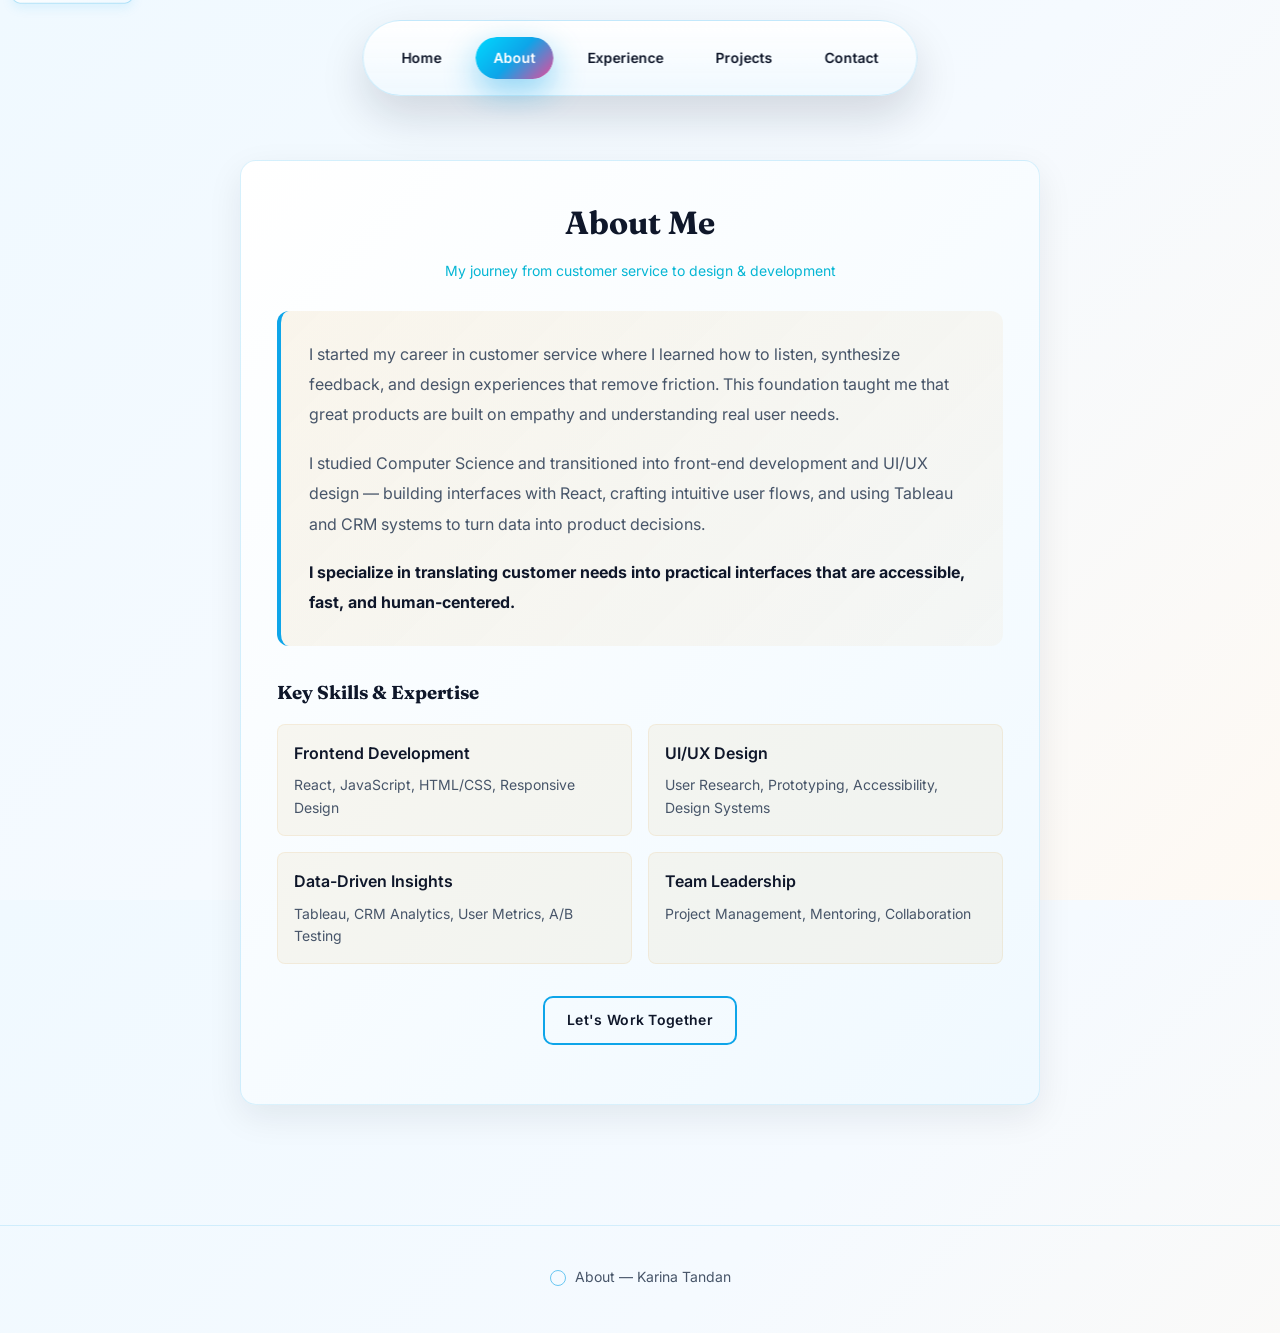
==== about.html @ acb81d3b "Initial portfolio website" ====
<!doctype html>
<html lang="en">
<head>
  <meta charset="utf-8" />
  <meta name="viewport" content="width=device-width,initial-scale=1" />
  <title>About — Karina Tandan</title>
  <link href="https://fonts.googleapis.com/css2?family=Fraunces:opsz,wght@9..144,600;9..144,700&family=Inter:wght@300;400;600&display=swap" rel="stylesheet">
  <link rel="stylesheet" href="styles/main.css">
</head>
<body class="page-about">
  <a href="#main" class="skip-link">Skip to content</a>
  <header class="site-header">
    <nav class="capsule-nav" aria-label="Primary">
      <div class="nav-inner">
        <a href="index.html" class="nav-link" title="Home">Home</a>
        <a href="about.html" class="nav-link active" aria-current="page" title="About">About</a>
        <a href="experience.html" class="nav-link" title="Experience">Experience</a>
        <a href="projects.html" class="nav-link" title="Projects">Projects</a>
        <a href="contact.html" class="nav-link" title="Contact">Contact</a>
      </div>
    </nav>
  </header>

  <main id="main" class="container">
    <section class="about-section" style="display:flex;justify-content:center;padding-top:40px">
      <div class="card" data-animate="entry-scale" style="max-width:800px">
        <h2 style="text-align:center;margin-bottom:12px;font-size:32px">About Me</h2>
        <p style="max-width:100%;margin:0 auto 24px;text-align:center;color:var(--color-secondary);font-size:14px">My journey from customer service to design & development</p>
        
        <div style="background:linear-gradient(135deg,rgba(217,164,65,0.1),rgba(217,164,65,0.05));padding:28px;border-radius:12px;margin:28px 0;border-left:4px solid var(--color-accent)">
          <p style="max-width:100%;margin:0 auto 18px;text-align:left;color:var(--color-text-body);line-height:1.9">I started my career in customer service where I learned how to listen, synthesize feedback, and design experiences that remove friction. This foundation taught me that great products are built on empathy and understanding real user needs.</p>
          
          <p style="max-width:100%;margin:0 auto 18px;text-align:left;color:var(--color-text-body);line-height:1.9">I studied Computer Science and transitioned into front-end development and UI/UX design — building interfaces with React, crafting intuitive user flows, and using Tableau and CRM systems to turn data into product decisions.</p>
          
          <p style="max-width:100%;margin:0;text-align:left;color:var(--color-text-body);line-height:1.9"><strong style="color:var(--color-text-heading)">I specialize in translating customer needs into practical interfaces that are accessible, fast, and human-centered.</strong></p>
        </div>

        <h3 style="margin-top:32px;margin-bottom:16px;color:var(--color-text-heading)">Key Skills & Expertise</h3>
        <div style="display:grid;grid-template-columns:1fr 1fr;gap:16px;margin-bottom:24px">
          <div style="padding:16px;background:rgba(217,164,65,0.08);border-radius:8px;border:1px solid rgba(217,164,65,0.12)">
            <p style="font-weight:600;color:var(--color-text-heading);margin:0 0 8px">Frontend Development</p>
            <p style="font-size:14px;margin:0;color:var(--color-text-body)">React, JavaScript, HTML/CSS, Responsive Design</p>
          </div>
          <div style="padding:16px;background:rgba(217,164,65,0.08);border-radius:8px;border:1px solid rgba(217,164,65,0.12)">
            <p style="font-weight:600;color:var(--color-text-heading);margin:0 0 8px">UI/UX Design</p>
            <p style="font-size:14px;margin:0;color:var(--color-text-body)">User Research, Prototyping, Accessibility, Design Systems</p>
          </div>
          <div style="padding:16px;background:rgba(217,164,65,0.08);border-radius:8px;border:1px solid rgba(217,164,65,0.12)">
            <p style="font-weight:600;color:var(--color-text-heading);margin:0 0 8px">Data-Driven Insights</p>
            <p style="font-size:14px;margin:0;color:var(--color-text-body)">Tableau, CRM Analytics, User Metrics, A/B Testing</p>
          </div>
          <div style="padding:16px;background:rgba(217,164,65,0.08);border-radius:8px;border:1px solid rgba(217,164,65,0.12)">
            <p style="font-weight:600;color:var(--color-text-heading);margin:0 0 8px">Team Leadership</p>
            <p style="font-size:14px;margin:0;color:var(--color-text-body)">Project Management, Mentoring, Collaboration</p>
          </div>
        </div>

        <p style="text-align:center;margin-top:32px"><a class="btn" href="contact.html">Let's Work Together</a></p>
      </div>
    </section>
  </main>

  <footer class="site-footer">
    <div class="footer-inner">
      <svg class="glyph" width="18" height="18" viewBox="0 0 24 24" aria-hidden><circle cx="12" cy="12" r="10" fill="none" stroke="currentColor" stroke-width="1"/></svg>
      <span>About — Karina Tandan</span>
    </div>
  </footer>

  <script src="scripts/main.js"></script>
</body>
</html>
---- styles/main.css ----
:root{
  --color-bg: linear-gradient(135deg, #F0F9FF 0%, #F5FAFF 50%, #FEF9F3 100%);
  --color-accent: #0EA5E9;
  --color-secondary: #06B6D4;
  --color-accent-2: #EC4899;
  --color-accent-3: #F59E0B;
  --color-text-heading: #0F172A;
  --color-text-body: #475569;
  --radius-pill: 36px;
  --color-accent-light: #38BDF8;
  --color-accent-dark: #0284C7;
}

*{box-sizing:border-box}
html,body{height:100%}
body{
  margin:0;
  font-family: Inter, system-ui, -apple-system, "Segoe UI", Roboto, "Helvetica Neue", Arial;
  background:linear-gradient(135deg, #F0F9FF 0%, #F5FAFF 50%, #FEF9F3 100%);
  color: var(--color-text-body);
  -webkit-font-smoothing:antialiased;
  -moz-osx-font-smoothing:grayscale;
  line-height:1.6;
  font-size:16px;
  min-height:100vh;
}

/* Typography */
h1,h2,h3{font-family:Fraunces, Georgia, serif;color:var(--color-text-heading);margin:0}
h1{font-size:clamp(28px,5vw,56px);letter-spacing:0.6px}
h2{font-size:20px}
p{margin:0 0 1rem}

.container{max-width:1100px;margin:120px auto;padding:0 20px}

/* Capsule Nav */
.capsule-nav{position:fixed;left:50%;transform:translateX(-50%);top:20px;background:linear-gradient(180deg,rgba(255,255,255,0.98),rgba(240,249,255,0.96));padding:12px 16px;border-radius:50px;box-shadow:0 20px 45px rgba(15,23,42,0.15),inset 0 1px 0 rgba(255,255,255,0.9);z-index:60;backdrop-filter:blur(12px);border:1px solid rgba(14,165,233,0.2)}
.nav-inner{display:flex;gap:16px;align-items:center;padding:4px}
.nav-link{display:inline-flex;align-items:center;justify-content:center;padding:10px 18px;border-radius:32px;text-decoration:none;color:var(--color-text-heading);font-weight:600;font-size:14px;transition:all .3s cubic-bezier(.2,.9,.2,1);position:relative;overflow:hidden}
.nav-link::before{content:"";position:absolute;inset:0;background:linear-gradient(135deg,#00D9FF,#0EA5E9,#EC4899);opacity:0;transition:opacity .3s ease;border-radius:32px;z-index:-1}
.nav-link:hover{color:#fff;transform:translateY(-3px);box-shadow:0 12px 24px rgba(14,165,233,0.35);letter-spacing:0.3px}
.nav-link:hover::before{opacity:1}
.nav-link:focus{outline:3px solid rgba(14,165,233,0.4);outline-offset:4px}
.nav-link.active{color:#fff;box-shadow:0 12px 32px rgba(14,165,233,0.45)}
.nav-link.active::before{opacity:1}

/* Footer */
.site-footer{padding:40px 20px;text-align:center;color:var(--color-text-body);font-size:14px;border-top:1px solid rgba(14,165,233,0.15)}
.footer-inner{display:inline-flex;gap:8px;align-items:center}
.glyph{opacity:0.8;color:var(--color-accent)}

/* Hero */
.hero-grid{display:grid;grid-template-columns:1fr 420px;gap:40px;align-items:center}
.hero-left{max-width:560px}
.hero-name{font-size:48px;margin-bottom:12px}
.hero-tagline{color:var(--color-text-body);font-size:18px}

.profile-frame{position:relative;width:320px;height:420px;margin-left:auto;border-radius:16px;overflow:hidden;background:linear-gradient(135deg,rgba(14,165,233,0.08),rgba(236,72,153,0.08))}
.profile-frame::before{content:"";position:absolute;inset:8px;background:linear-gradient(135deg,rgba(14,165,233,0.1),rgba(236,72,153,0.1));border-radius:14px;transform:translate(12px,12px);z-index:0;box-shadow:0 24px 50px rgba(14,165,233,0.15)}
.profile-image{position:relative;display:block;width:100%;height:100%;object-fit:cover;z-index:1;border-radius:12px;transition:transform .6s cubic-bezier(.2,.9,.2,1),box-shadow .4s;border:2px solid rgba(14,165,233,0.15)}
.profile-frame:hover .profile-image{transform:rotate(-3deg) scale(1.03);box-shadow:0 24px 50px rgba(14,165,233,0.2)}

/* Page transitions */
body.page-exit{opacity:0.02;transition:opacity .28s ease}

/* Reveal animations */
[data-animate="entry-left"]{opacity:0;transform:translateX(-18px)}
[data-animate="entry-right"]{opacity:0;transform:translateX(18px)}
[data-animate].is-visible{opacity:1;transform:none;transition:opacity .6s ease,transform .6s cubic-bezier(.2,.9,.2,1)}

/* About card */
.card{background:linear-gradient(135deg,#fff 0%,#F0F9FF 100%);padding:36px;border-radius:16px;box-shadow:0 12px 35px rgba(15,23,42,0.08);transition:transform .3s ease,box-shadow .3s ease,background .3s ease;border:1.5px solid rgba(14,165,233,0.15)}
.card:hover{transform:translateY(-8px);box-shadow:0 24px 55px rgba(14,165,233,0.15);background:linear-gradient(135deg,#FFFFFF 0%,#E0F2FE 100%);border-color:rgba(14,165,233,0.25)}

/* Experience cards */
.exp-grid{display:grid;grid-template-columns:repeat(3,1fr);gap:22px}
.exp-card{background:linear-gradient(135deg,#fff 0%,#F0F9FF 100%);padding:28px;border-radius:16px;text-align:center;box-shadow:0 10px 30px rgba(15,23,42,0.08);opacity:0;transition:all .35s cubic-bezier(.2,.9,.2,1);border:1.5px solid rgba(14,165,233,0.15);position:relative;overflow:hidden;display:flex;flex-direction:column}
.exp-card > p:last-of-type{margin-top:auto;padding-top:16px}
.exp-card::before{content:"";position:absolute;top:0;left:-100%;width:100%;height:100%;background:linear-gradient(90deg,transparent,rgba(14,165,233,0.15),transparent);transition:left .6s ease;z-index:0}
.exp-card:hover::before{left:100%}
.exp-card.is-visible{opacity:1}
.exp-card[data-direction="left"].is-visible{animation:slideInFromLeft .7s both}
.exp-card[data-direction="right"].is-visible{animation:slideInFromRight .7s both}
.exp-card:hover{transform:perspective(900px) rotateX(5deg) rotateY(-5deg) translateY(-10px);box-shadow:0 20px 50px rgba(14,165,233,0.2);background:linear-gradient(135deg,#FFFFFF 0%,#E0F2FE 100%);border-color:rgba(14,165,233,0.25)}

@keyframes slideInFromLeft{from{transform:translateX(-40px) scale(.98);opacity:0}to{transform:none;opacity:1}}
@keyframes slideInFromRight{from{transform:translateX(40px) scale(.98);opacity:0}to{transform:none;opacity:1}}

/* Projects */
.projects-row{display:grid;grid-template-columns:1fr 1fr 1fr;gap:22px;align-items:stretch}
.project-box{background:linear-gradient(135deg,#fff 0%,#F0F9FF 100%);padding:36px;border-radius:16px;box-shadow:0 10px 28px rgba(15,23,42,0.08);text-align:center;transition:all .35s cubic-bezier(.2,.9,.2,1);position:relative;overflow:hidden;border:1.5px solid rgba(14,165,233,0.15)}
.project-box::after{content:"";position:absolute;inset:0;background:radial-gradient(circle at var(--mouse-x,50%) var(--mouse-y,50%),rgba(14,165,233,0.15),transparent 80%);opacity:0;transition:opacity .35s ease;pointer-events:none}
.project-box:hover{transform:translateY(-10px) scale(1.05);box-shadow:0 20px 50px rgba(14,165,233,0.18);background:linear-gradient(135deg,#FFFFFF 0%,#E0F2FE 100%);border-color:rgba(14,165,233,0.25)}
.project-box:hover::after{opacity:1}
.project-title{font-size:20px;color:var(--color-text-heading);position:relative;z-index:1}
.project-sub{color:var(--color-secondary);font-size:14px;margin-top:8px;position:relative;z-index:1}

/* Contact */
.contact-wrap{position:relative;display:flex;justify-content:center}
.contact-frame{position:relative;width:720px}
.contact-frame::before{content:"";position:absolute;inset:8px;background:transparent;border-radius:16px;border:2px solid rgba(14,165,233,0.15);transform:translate(12px,12px);z-index:0}
.contact-card{position:relative;background:linear-gradient(135deg,#fff 0%,#F0F9FF 100%);padding:36px;border-radius:16px;box-shadow:0 14px 45px rgba(15,23,42,0.1);z-index:1;border:1.5px solid rgba(14,165,233,0.15);transition:all .3s ease}
.contact-card:hover{box-shadow:0 24px 60px rgba(14,165,233,0.15);border-color:rgba(14,165,233,0.25);background:linear-gradient(135deg,#FFFFFF 0%,#E0F2FE 100%)}

/* Landing page sections */
.section-divider{height:2px;background:linear-gradient(90deg,transparent,rgba(14,165,233,0.25),transparent);margin:80px 0;opacity:0.8}
.section-header{text-align:center;margin-bottom:48px}
.section-header h2{font-size:clamp(28px,4vw,42px);margin-bottom:12px;background:linear-gradient(135deg,#0EA5E9 0%,#06B6D4 50%,#0F172A 100%);-webkit-background-clip:text;-webkit-text-fill-color:transparent;background-clip:text;font-weight:800;letter-spacing:-0.5px}
.section-header p{font-size:16px;color:var(--color-text-body);max-width:600px;margin:0 auto}

/* Summary cards grid */
.summary-grid{display:grid;grid-template-columns:1fr;gap:32px;margin-bottom:40px}
.summary-card{background:linear-gradient(135deg,#fff 0%,#F0F9FF 100%);padding:40px;border-radius:16px;box-shadow:0 12px 35px rgba(15,23,42,0.08);transition:all .35s cubic-bezier(.2,.9,.2,1);border:1.5px solid rgba(14,165,233,0.15);position:relative;overflow:hidden}
.summary-card::before{content:"";position:absolute;top:-50%;right:-50%;width:300px;height:300px;background:radial-gradient(circle,rgba(14,165,233,0.12),transparent);border-radius:50%;transition:all .8s ease;opacity:0}
.summary-card:hover::before{top:-20%;right:-20%;opacity:1}
.summary-card:hover{transform:translateY(-10px);box-shadow:0 24px 60px rgba(14,165,233,0.15);background:linear-gradient(135deg,#FFFFFF 0%,#E0F2FE 100%);border-color:rgba(14,165,233,0.25)}
.summary-content{position:relative;z-index:1}
.summary-card h3{font-size:24px;margin-bottom:12px;color:var(--color-text-heading)}
.summary-card p{color:var(--color-text-body);line-height:1.8;margin:0 0 16px}
.summary-card .btn{display:inline-block;margin-top:8px}

/* Featured items horizontal grid */
.featured-grid{display:grid;grid-template-columns:repeat(auto-fit,minmax(280px,1fr));gap:24px}
.featured-item{background:linear-gradient(135deg,#fff 0%,#F0F9FF 100%);padding:28px;border-radius:16px;text-align:center;box-shadow:0 10px 28px rgba(15,23,42,0.08);transition:all .35s cubic-bezier(.2,.9,.2,1);border:1.5px solid rgba(14,165,233,0.15);position:relative}
.featured-item::before{content:"";position:absolute;top:0;left:0;right:0;height:4px;background:linear-gradient(90deg,transparent,#00D9FF,#0EA5E9,transparent);transform:scaleX(0);transform-origin:center;transition:transform .35s ease;border-radius:4px}
.featured-item:hover::before{transform:scaleX(1)}
.featured-item:hover{transform:translateY(-8px) scale(1.04);box-shadow:0 18px 45px rgba(14,165,233,0.18);background:linear-gradient(135deg,#FFFFFF 0%,#E0F2FE 100%);border-color:rgba(14,165,233,0.25)}
.featured-item h4{font-size:18px;margin:0 0 8px;color:var(--color-text-heading);font-weight:700}
.featured-item p{font-size:14px;color:var(--color-text-body);margin:0}

/* Button enhanced */
.btn{display:inline-block;padding:11px 22px;border-radius:10px;background:transparent;border:2px solid var(--color-accent);color:var(--color-text-heading);text-decoration:none;font-weight:600;transition:all .3s cubic-bezier(.2,.9,.2,1);position:relative;overflow:hidden;font-size:14px;letter-spacing:0.3px}
.btn::before{content:"";position:absolute;inset:0;background:linear-gradient(135deg,#00D9FF,#0EA5E9,#EC4899);transform:scaleX(0);transform-origin:left;transition:transform .3s ease;z-index:-1;border-radius:8px}
.btn:hover{color:#fff;border-color:var(--color-accent);box-shadow:0 8px 20px rgba(14,165,233,0.4);transform:translateY(-3px);font-weight:700}
.btn:hover::before{transform:scaleX(1)}

/* Reveal animations */
[data-animate="entry-left"]{opacity:0;transform:translateX(-18px)}
[data-animate="entry-right"]{opacity:0;transform:translateX(18px)}
[data-animate="entry-scale"]{opacity:0;transform:scale(0.95)}
[data-animate].is-visible{opacity:1;transform:none;transition:opacity .6s ease,transform .6s cubic-bezier(.2,.9,.2,1)}

/* Skip link */
.skip-link{position:absolute;left:12px;top:12px;padding:10px 12px;background:linear-gradient(135deg,#fff,#F0F9FF);color:var(--color-text-heading);border-radius:8px;transform:translateY(-120%);transition:transform .18s ease;z-index:120;border:1.5px solid rgba(14,165,233,0.3);font-weight:600;font-size:13px;box-shadow:0 4px 12px rgba(14,165,233,0.1)}
.skip-link:focus{transform:translateY(0);box-shadow:0 12px 24px rgba(14,165,233,0.2)}

/* Reduced motion preference */
@media (prefers-reduced-motion:reduce){
  *{animation-duration:0.001ms !important;animation-iteration-count:1 !important;transition-duration:0.001ms !important}
}

/* Responsive */
@media (max-width:900px){
  .hero-grid{grid-template-columns:1fr;gap:24px}
  .profile-frame{width:260px;height:340px}
  .exp-grid{grid-template-columns:1fr}
  .projects-row{grid-template-columns:1fr}
  .featured-grid{grid-template-columns:1fr}
  .summary-grid{gap:24px}
  .container{margin:90px auto}
  .section-header h2{font-size:28px}
  .nav-inner{gap:8px}
  .nav-link{padding:8px 14px;font-size:13px}
}
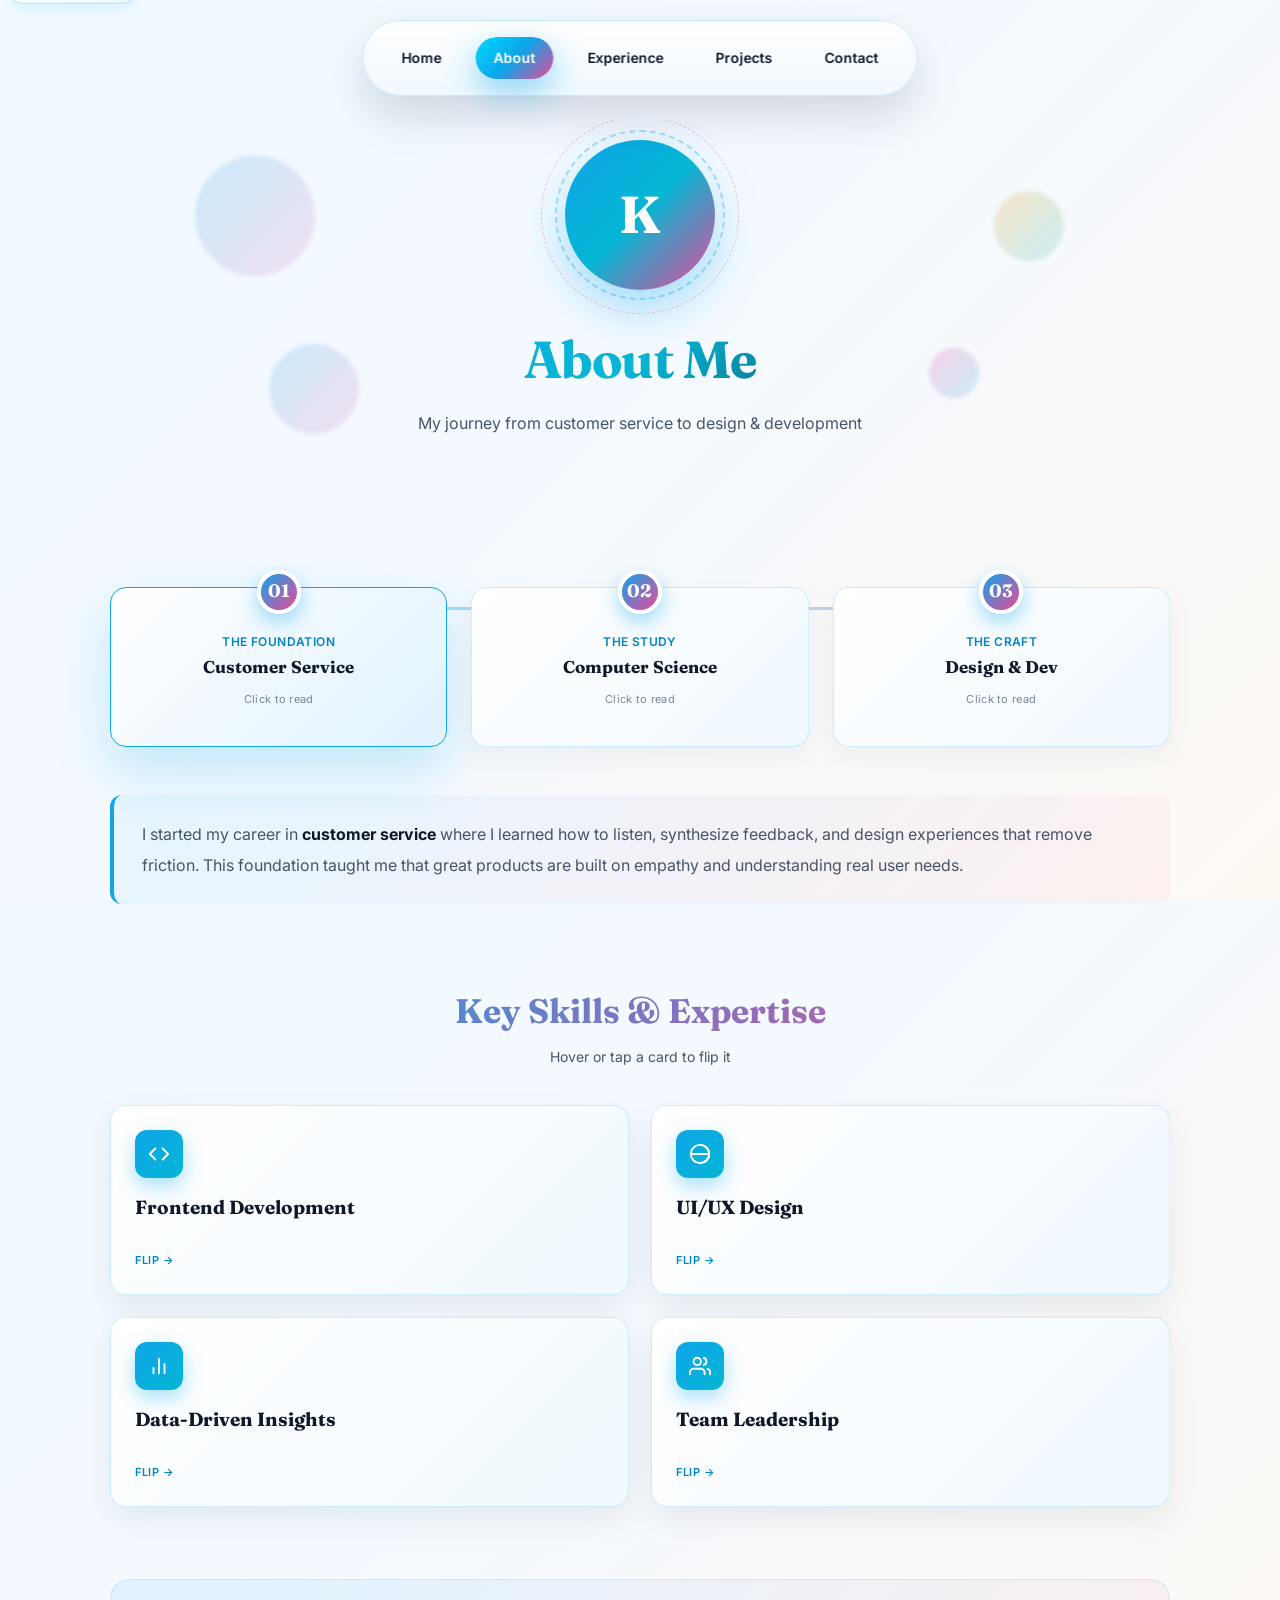
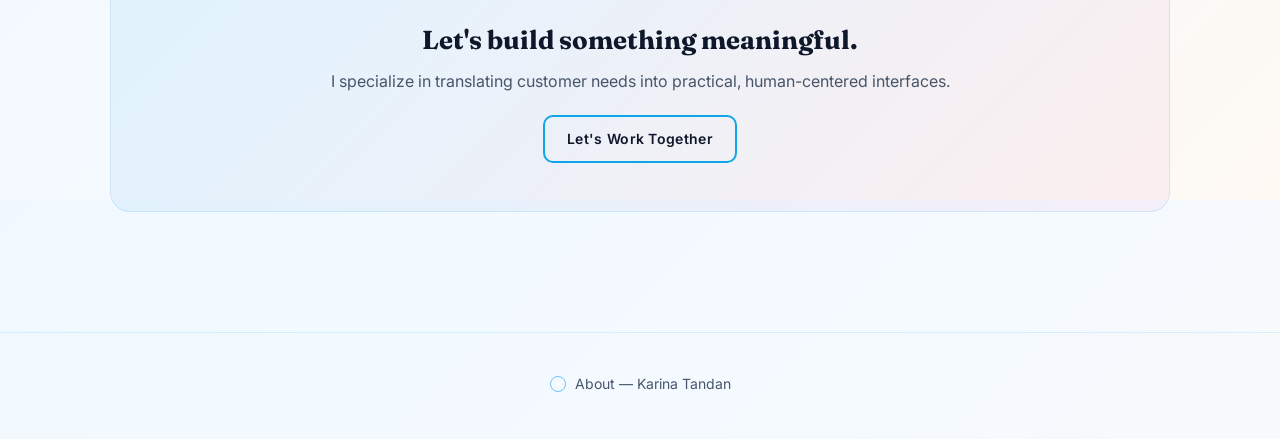
==== commit 890d81df: "Updated about, contact, experience and projects pages" ====
--- a/about.html
+++ b/about.html
@@ -6,9 +6,247 @@
   <title>About — Karina Tandan</title>
   <link href="https://fonts.googleapis.com/css2?family=Fraunces:opsz,wght@9..144,600;9..144,700&family=Inter:wght@300;400;600&display=swap" rel="stylesheet">
   <link rel="stylesheet" href="styles/main.css">
+
+  <style>
+    /* ===== About page specific styles ===== */
+
+    .about-hero{
+      position:relative;
+      text-align:center;
+      padding:20px 20px 40px;
+      overflow:hidden;
+    }
+
+    /* Floating decorative background shapes */
+    .float-shapes{
+      position:absolute;inset:0;pointer-events:none;z-index:0;
+    }
+    .float-shape{
+      position:absolute;border-radius:50%;
+      background:linear-gradient(135deg,rgba(14,165,233,0.18),rgba(236,72,153,0.15));
+      filter:blur(2px);
+      animation:floatY 8s ease-in-out infinite;
+      will-change:transform;
+    }
+    .float-shape.s1{width:120px;height:120px;top:10%;left:8%;animation-delay:0s}
+    .float-shape.s2{width:70px;height:70px;top:20%;right:10%;animation-delay:1.5s;
+      background:linear-gradient(135deg,rgba(245,158,11,0.22),rgba(6,182,212,0.18))}
+    .float-shape.s3{width:90px;height:90px;bottom:12%;left:15%;animation-delay:3s}
+    .float-shape.s4{width:50px;height:50px;bottom:22%;right:18%;animation-delay:2s;
+      background:linear-gradient(135deg,rgba(236,72,153,0.22),rgba(14,165,233,0.18))}
+
+    @keyframes floatY{
+      0%,100%{transform:translateY(0) rotate(0deg)}
+      50%{transform:translateY(-25px) rotate(8deg)}
+    }
+
+    .hero-inner{position:relative;z-index:1;max-width:820px;margin:0 auto}
+
+    /* Avatar orb with rotating rings */
+    .avatar-orb{
+      position:relative;width:150px;height:150px;margin:0 auto 28px;
+      display:flex;align-items:center;justify-content:center;
+    }
+    .avatar-orb::before,
+    .avatar-orb::after{
+      content:"";position:absolute;inset:-10px;border-radius:50%;
+      border:2px dashed rgba(14,165,233,0.35);
+      animation:spin 18s linear infinite;
+    }
+    .avatar-orb::after{
+      inset:-24px;border:1px dashed rgba(236,72,153,0.35);
+      animation:spin 26s linear infinite reverse;
+    }
+    @keyframes spin{to{transform:rotate(360deg)}}
+
+    .orb-core{
+      width:100%;height:100%;border-radius:50%;
+      background:linear-gradient(135deg,#0EA5E9,#06B6D4 50%,#EC4899);
+      display:flex;align-items:center;justify-content:center;
+      color:#fff;font-family:Fraunces,serif;font-weight:700;font-size:52px;
+      box-shadow:0 20px 45px rgba(14,165,233,0.35);
+      transition:transform .4s cubic-bezier(.2,.9,.2,1);
+    }
+    .avatar-orb:hover .orb-core{transform:scale(1.08) rotate(-6deg)}
+
+    .about-title{
+      font-size:clamp(32px,5vw,52px);
+      background:linear-gradient(135deg,#0EA5E9 0%,#06B6D4 50%,#0F172A 100%);
+      -webkit-background-clip:text;-webkit-text-fill-color:transparent;background-clip:text;
+      letter-spacing:-0.5px;margin-bottom:10px;
+    }
+    .about-sub{color:var(--color-text-body);font-size:16px;margin-bottom:0}
+
+    /* ===== Journey Timeline ===== */
+    .journey{
+      margin-top:70px;position:relative;
+    }
+    .journey-track{
+      position:relative;display:grid;grid-template-columns:repeat(3,1fr);
+      gap:24px;padding:40px 0 20px;
+    }
+    .journey-track::before{
+      content:"";position:absolute;top:60px;left:8%;right:8%;height:3px;
+      background:linear-gradient(90deg,#0EA5E9,#06B6D4,#EC4899);
+      border-radius:3px;opacity:0.35;z-index:0;
+    }
+
+    .milestone{
+      position:relative;z-index:1;
+      background:linear-gradient(135deg,#fff 0%,#F0F9FF 100%);
+      border:1.5px solid rgba(14,165,233,0.18);
+      border-radius:16px;padding:28px 22px 22px;
+      text-align:center;cursor:pointer;
+      transition:transform .4s cubic-bezier(.2,.9,.2,1),box-shadow .3s ease,border-color .3s ease;
+      transform-style:preserve-3d;
+      box-shadow:0 10px 28px rgba(15,23,42,0.06);
+    }
+    .milestone:hover{
+      transform:translateY(-8px) rotateX(4deg);
+      box-shadow:0 24px 55px rgba(14,165,233,0.18);
+      border-color:rgba(14,165,233,0.35);
+    }
+    .milestone.active{
+      border-color:var(--color-accent);
+      box-shadow:0 24px 55px rgba(14,165,233,0.22);
+      background:linear-gradient(135deg,#fff 0%,#E0F2FE 100%);
+    }
+
+    .milestone-dot{
+      width:44px;height:44px;border-radius:50%;
+      background:linear-gradient(135deg,#0EA5E9,#EC4899);
+      color:#fff;font-weight:700;display:flex;align-items:center;justify-content:center;
+      margin:-46px auto 14px;box-shadow:0 8px 20px rgba(14,165,233,0.4);
+      border:4px solid #fff;font-family:Fraunces,serif;font-size:18px;
+    }
+    .milestone h4{
+      font-family:Fraunces,serif;color:var(--color-text-heading);
+      font-size:17px;margin:0 0 4px;
+    }
+    .milestone .m-tag{
+      display:inline-block;font-size:12px;color:var(--color-accent-dark);
+      font-weight:600;letter-spacing:0.4px;text-transform:uppercase;
+    }
+    .milestone .hint{
+      font-size:11px;color:var(--color-text-body);opacity:0.7;
+      margin-top:10px;letter-spacing:0.3px;
+    }
+
+    /* Expanding chapter detail */
+    .chapter-panel{
+      margin-top:28px;
+      background:linear-gradient(135deg,rgba(14,165,233,0.06),rgba(236,72,153,0.05));
+      border-left:4px solid var(--color-accent);
+      border-radius:12px;padding:0 28px;
+      max-height:0;overflow:hidden;opacity:0;
+      transition:max-height .5s ease,padding .5s ease,opacity .4s ease;
+    }
+    .chapter-panel.open{
+      max-height:500px;padding:24px 28px;opacity:1;
+    }
+    .chapter-panel p{
+      color:var(--color-text-body);line-height:1.9;margin:0;
+    }
+    .chapter-panel strong{color:var(--color-text-heading)}
+
+    /* ===== Skills - 3D flip cards ===== */
+    .skills-section{margin-top:80px}
+    .skills-header{text-align:center;margin-bottom:36px}
+    .skills-header h3{
+      font-size:clamp(24px,3.5vw,34px);
+      background:linear-gradient(135deg,#0EA5E9 0%,#EC4899 100%);
+      -webkit-background-clip:text;-webkit-text-fill-color:transparent;background-clip:text;
+      margin-bottom:8px;
+    }
+    .skills-header p{color:var(--color-text-body);font-size:14px;margin:0}
+
+    .skill-grid{
+      display:grid;grid-template-columns:repeat(2,1fr);gap:22px;
+      perspective:1200px;
+    }
+    .skill-card{
+      position:relative;height:190px;
+      transform-style:preserve-3d;
+      transition:transform .7s cubic-bezier(.2,.9,.2,1);
+      cursor:pointer;
+    }
+    .skill-card:hover,.skill-card.flipped{transform:rotateY(180deg)}
+
+    .skill-face{
+      position:absolute;inset:0;
+      border-radius:16px;padding:24px;
+      backface-visibility:hidden;-webkit-backface-visibility:hidden;
+      display:flex;flex-direction:column;justify-content:center;
+      border:1.5px solid rgba(14,165,233,0.18);
+      box-shadow:0 12px 32px rgba(15,23,42,0.08);
+    }
+    .skill-front{
+      background:linear-gradient(135deg,#fff 0%,#F0F9FF 100%);
+      align-items:flex-start;
+    }
+    .skill-icon{
+      width:48px;height:48px;border-radius:12px;
+      background:linear-gradient(135deg,#0EA5E9,#06B6D4);
+      display:flex;align-items:center;justify-content:center;
+      color:#fff;margin-bottom:14px;
+      box-shadow:0 8px 20px rgba(14,165,233,0.35);
+    }
+    .skill-front h5{
+      font-family:Fraunces,serif;color:var(--color-text-heading);
+      font-size:19px;margin:0 0 6px;
+    }
+    .skill-front .flip-hint{
+      font-size:11px;color:var(--color-accent-dark);
+      font-weight:600;letter-spacing:0.5px;text-transform:uppercase;
+      margin-top:auto;
+    }
+    .skill-back{
+      background:linear-gradient(135deg,#0EA5E9 0%,#06B6D4 60%,#EC4899 100%);
+      color:#fff;transform:rotateY(180deg);
+      border-color:transparent;
+    }
+    .skill-back h5{
+      font-family:Fraunces,serif;color:#fff;
+      font-size:17px;margin:0 0 10px;
+    }
+    .skill-back p{
+      color:rgba(255,255,255,0.95);font-size:13.5px;
+      line-height:1.65;margin:0;
+    }
+
+    /* CTA */
+    .about-cta{
+      text-align:center;margin-top:72px;padding:40px 20px;
+      background:linear-gradient(135deg,rgba(14,165,233,0.08),rgba(236,72,153,0.06));
+      border-radius:20px;
+      border:1.5px solid rgba(14,165,233,0.15);
+    }
+    .about-cta h3{
+      font-family:Fraunces,serif;color:var(--color-text-heading);
+      font-size:26px;margin-bottom:8px;
+    }
+    .about-cta p{color:var(--color-text-body);margin-bottom:20px}
+
+    /* Responsive */
+    @media (max-width:900px){
+      .journey-track{grid-template-columns:1fr;gap:40px}
+      .journey-track::before{
+        top:0;bottom:0;left:50%;right:auto;width:3px;height:auto;
+        background:linear-gradient(180deg,#0EA5E9,#06B6D4,#EC4899);
+      }
+      .skill-grid{grid-template-columns:1fr}
+      .skill-card{height:200px}
+    }
+
+    @media (prefers-reduced-motion:reduce){
+      .float-shape,.avatar-orb::before,.avatar-orb::after{animation:none}
+      .skill-card{transition:none}
+    }
+  </style>
 </head>
 <body class="page-about">
   <a href="#main" class="skip-link">Skip to content</a>
+
   <header class="site-header">
     <nav class="capsule-nav" aria-label="Primary">
       <div class="nav-inner">
@@ -22,42 +260,130 @@
   </header>
 
   <main id="main" class="container">
-    <section class="about-section" style="display:flex;justify-content:center;padding-top:40px">
-      <div class="card" data-animate="entry-scale" style="max-width:800px">
-        <h2 style="text-align:center;margin-bottom:12px;font-size:32px">About Me</h2>
-        <p style="max-width:100%;margin:0 auto 24px;text-align:center;color:var(--color-secondary);font-size:14px">My journey from customer service to design & development</p>
-        
-        <div style="background:linear-gradient(135deg,rgba(217,164,65,0.1),rgba(217,164,65,0.05));padding:28px;border-radius:12px;margin:28px 0;border-left:4px solid var(--color-accent)">
-          <p style="max-width:100%;margin:0 auto 18px;text-align:left;color:var(--color-text-body);line-height:1.9">I started my career in customer service where I learned how to listen, synthesize feedback, and design experiences that remove friction. This foundation taught me that great products are built on empathy and understanding real user needs.</p>
-          
-          <p style="max-width:100%;margin:0 auto 18px;text-align:left;color:var(--color-text-body);line-height:1.9">I studied Computer Science and transitioned into front-end development and UI/UX design — building interfaces with React, crafting intuitive user flows, and using Tableau and CRM systems to turn data into product decisions.</p>
-          
-          <p style="max-width:100%;margin:0;text-align:left;color:var(--color-text-body);line-height:1.9"><strong style="color:var(--color-text-heading)">I specialize in translating customer needs into practical interfaces that are accessible, fast, and human-centered.</strong></p>
-        </div>
-
-        <h3 style="margin-top:32px;margin-bottom:16px;color:var(--color-text-heading)">Key Skills & Expertise</h3>
-        <div style="display:grid;grid-template-columns:1fr 1fr;gap:16px;margin-bottom:24px">
-          <div style="padding:16px;background:rgba(217,164,65,0.08);border-radius:8px;border:1px solid rgba(217,164,65,0.12)">
-            <p style="font-weight:600;color:var(--color-text-heading);margin:0 0 8px">Frontend Development</p>
-            <p style="font-size:14px;margin:0;color:var(--color-text-body)">React, JavaScript, HTML/CSS, Responsive Design</p>
-          </div>
-          <div style="padding:16px;background:rgba(217,164,65,0.08);border-radius:8px;border:1px solid rgba(217,164,65,0.12)">
-            <p style="font-weight:600;color:var(--color-text-heading);margin:0 0 8px">UI/UX Design</p>
-            <p style="font-size:14px;margin:0;color:var(--color-text-body)">User Research, Prototyping, Accessibility, Design Systems</p>
-          </div>
-          <div style="padding:16px;background:rgba(217,164,65,0.08);border-radius:8px;border:1px solid rgba(217,164,65,0.12)">
-            <p style="font-weight:600;color:var(--color-text-heading);margin:0 0 8px">Data-Driven Insights</p>
-            <p style="font-size:14px;margin:0;color:var(--color-text-body)">Tableau, CRM Analytics, User Metrics, A/B Testing</p>
-          </div>
-          <div style="padding:16px;background:rgba(217,164,65,0.08);border-radius:8px;border:1px solid rgba(217,164,65,0.12)">
-            <p style="font-weight:600;color:var(--color-text-heading);margin:0 0 8px">Team Leadership</p>
-            <p style="font-size:14px;margin:0;color:var(--color-text-body)">Project Management, Mentoring, Collaboration</p>
-          </div>
-        </div>
-
-        <p style="text-align:center;margin-top:32px"><a class="btn" href="contact.html">Let's Work Together</a></p>
+
+    <!-- ===== Hero ===== -->
+    <section class="about-hero">
+      <div class="float-shapes" aria-hidden="true">
+        <span class="float-shape s1"></span>
+        <span class="float-shape s2"></span>
+        <span class="float-shape s3"></span>
+        <span class="float-shape s4"></span>
+      </div>
+
+      <div class="hero-inner" data-animate="entry-scale">
+        <div class="avatar-orb" aria-hidden="true">
+          <div class="orb-core">K</div>
+        </div>
+        <h1 class="about-title">About Me</h1>
+        <p class="about-sub">My journey from customer service to design &amp; development</p>
       </div>
     </section>
+
+    <!-- ===== Interactive Journey Timeline ===== -->
+    <section class="journey" data-animate="entry-scale" aria-label="My journey">
+      <div class="journey-track">
+        <div class="milestone" data-chapter="1" tabindex="0" role="button" aria-expanded="false">
+          <div class="milestone-dot">01</div>
+          <span class="m-tag">The Foundation</span>
+          <h4>Customer Service</h4>
+          <p class="hint">Click to read</p>
+        </div>
+
+        <div class="milestone" data-chapter="2" tabindex="0" role="button" aria-expanded="false">
+          <div class="milestone-dot">02</div>
+          <span class="m-tag">The Study</span>
+          <h4>Computer Science</h4>
+          <p class="hint">Click to read</p>
+        </div>
+
+        <div class="milestone" data-chapter="3" tabindex="0" role="button" aria-expanded="false">
+          <div class="milestone-dot">03</div>
+          <span class="m-tag">The Craft</span>
+          <h4>Design &amp; Dev</h4>
+          <p class="hint">Click to read</p>
+        </div>
+      </div>
+
+      <div class="chapter-panel" id="chapter-panel" aria-live="polite">
+        <p id="chapter-text">
+          I started my career in customer service where I learned how to listen, synthesize feedback, and design experiences that remove friction. This foundation taught me that great products are built on empathy and understanding real user needs.
+        </p>
+      </div>
+    </section>
+
+    <!-- ===== 3D Flip Skills ===== -->
+    <section class="skills-section" data-animate="entry-scale">
+      <div class="skills-header">
+        <h3>Key Skills &amp; Expertise</h3>
+        <p>Hover or tap a card to flip it</p>
+      </div>
+
+      <div class="skill-grid">
+        <div class="skill-card" tabindex="0" role="button" aria-label="Frontend Development">
+          <div class="skill-face skill-front">
+            <div class="skill-icon">
+              <svg width="22" height="22" viewBox="0 0 24 24" fill="none" stroke="currentColor" stroke-width="2" stroke-linecap="round" stroke-linejoin="round"><polyline points="16 18 22 12 16 6"/><polyline points="8 6 2 12 8 18"/></svg>
+            </div>
+            <h5>Frontend Development</h5>
+            <span class="flip-hint">Flip →</span>
+          </div>
+          <div class="skill-face skill-back">
+            <h5>Frontend Development</h5>
+            <p>React, JavaScript, HTML/CSS, and Responsive Design — building fast, accessible interfaces that work everywhere.</p>
+          </div>
+        </div>
+
+        <div class="skill-card" tabindex="0" role="button" aria-label="UI/UX Design">
+          <div class="skill-face skill-front">
+            <div class="skill-icon">
+              <svg width="22" height="22" viewBox="0 0 24 24" fill="none" stroke="currentColor" stroke-width="2" stroke-linecap="round" stroke-linejoin="round"><circle cx="12" cy="12" r="10"/><path d="M12 2a10 10 0 0 1 0 20"/><path d="M2 12h20"/></svg>
+            </div>
+            <h5>UI/UX Design</h5>
+            <span class="flip-hint">Flip →</span>
+          </div>
+          <div class="skill-face skill-back">
+            <h5>UI/UX Design</h5>
+            <p>User Research, Prototyping, Accessibility, and Design Systems — crafting intuitive flows rooted in real user needs.</p>
+          </div>
+        </div>
+
+        <div class="skill-card" tabindex="0" role="button" aria-label="Data-Driven Insights">
+          <div class="skill-face skill-front">
+            <div class="skill-icon">
+              <svg width="22" height="22" viewBox="0 0 24 24" fill="none" stroke="currentColor" stroke-width="2" stroke-linecap="round" stroke-linejoin="round"><line x1="18" y1="20" x2="18" y2="10"/><line x1="12" y1="20" x2="12" y2="4"/><line x1="6" y1="20" x2="6" y2="14"/></svg>
+            </div>
+            <h5>Data-Driven Insights</h5>
+            <span class="flip-hint">Flip →</span>
+          </div>
+          <div class="skill-face skill-back">
+            <h5>Data-Driven Insights</h5>
+            <p>Tableau, CRM Analytics, User Metrics, and A/B Testing — turning raw data into confident product decisions.</p>
+          </div>
+        </div>
+
+        <div class="skill-card" tabindex="0" role="button" aria-label="Team Leadership">
+          <div class="skill-face skill-front">
+            <div class="skill-icon">
+              <svg width="22" height="22" viewBox="0 0 24 24" fill="none" stroke="currentColor" stroke-width="2" stroke-linecap="round" stroke-linejoin="round"><path d="M17 21v-2a4 4 0 0 0-4-4H5a4 4 0 0 0-4 4v2"/><circle cx="9" cy="7" r="4"/><path d="M23 21v-2a4 4 0 0 0-3-3.87"/><path d="M16 3.13a4 4 0 0 1 0 7.75"/></svg>
+            </div>
+            <h5>Team Leadership</h5>
+            <span class="flip-hint">Flip →</span>
+          </div>
+          <div class="skill-face skill-back">
+            <h5>Team Leadership</h5>
+            <p>Project Management, Mentoring, and Collaboration — coordinating people and priorities to ship great work.</p>
+          </div>
+        </div>
+      </div>
+    </section>
+
+    <!-- ===== CTA ===== -->
+    <section class="about-cta" data-animate="entry-scale">
+      <h3>Let's build something meaningful.</h3>
+      <p>I specialize in translating customer needs into practical, human-centered interfaces.</p>
+      <a class="btn" href="contact.html">Let's Work Together</a>
+    </section>
+
   </main>
 
   <footer class="site-footer">
@@ -68,5 +394,96 @@
   </footer>
 
   <script src="scripts/main.js"></script>
+
+  <script>
+    // ===== About page interactions =====
+    (function(){
+      // Chapter content for the timeline
+      var chapters = {
+        "1": "I started my career in <strong>customer service</strong> where I learned how to listen, synthesize feedback, and design experiences that remove friction. This foundation taught me that great products are built on empathy and understanding real user needs.",
+        "2": "I studied <strong>Computer Science</strong> and began pairing my customer-first mindset with technical fundamentals — algorithms, systems thinking, and problem-solving — that let me speak fluently with both users and engineers.",
+        "3": "I transitioned into <strong>front-end development and UI/UX design</strong> — building interfaces with React, crafting intuitive user flows, and using Tableau and CRM systems to turn data into product decisions. <strong>I specialize in translating customer needs into practical interfaces that are accessible, fast, and human-centered.</strong>"
+      };
+
+      var milestones = document.querySelectorAll('.milestone');
+      var panel = document.getElementById('chapter-panel');
+      var text  = document.getElementById('chapter-text');
+      var currentChapter = null;
+
+      function openChapter(id, el){
+        // Toggle behavior
+        if(currentChapter === id){
+          panel.classList.remove('open');
+          el.classList.remove('active');
+          el.setAttribute('aria-expanded','false');
+          currentChapter = null;
+          return;
+        }
+        milestones.forEach(function(m){
+          m.classList.remove('active');
+          m.setAttribute('aria-expanded','false');
+        });
+        el.classList.add('active');
+        el.setAttribute('aria-expanded','true');
+        text.innerHTML = chapters[id];
+        panel.classList.add('open');
+        currentChapter = id;
+      }
+
+      milestones.forEach(function(m){
+        m.addEventListener('click', function(){
+          openChapter(m.getAttribute('data-chapter'), m);
+        });
+        m.addEventListener('keydown', function(e){
+          if(e.key === 'Enter' || e.key === ' '){
+            e.preventDefault();
+            openChapter(m.getAttribute('data-chapter'), m);
+          }
+        });
+      });
+
+      // Open the first chapter by default
+      if(milestones[0]) openChapter('1', milestones[0]);
+
+      // Skill cards - keyboard + tap flip
+      document.querySelectorAll('.skill-card').forEach(function(card){
+        card.addEventListener('click', function(){
+          card.classList.toggle('flipped');
+        });
+        card.addEventListener('keydown', function(e){
+          if(e.key === 'Enter' || e.key === ' '){
+            e.preventDefault();
+            card.classList.toggle('flipped');
+          }
+        });
+      });
+
+      // Subtle parallax on the floating shapes
+      var shapes = document.querySelectorAll('.float-shape');
+      if(shapes.length && !window.matchMedia('(prefers-reduced-motion: reduce)').matches){
+        window.addEventListener('mousemove', function(e){
+          var x = (e.clientX / window.innerWidth  - 0.5) * 20;
+          var y = (e.clientY / window.innerHeight - 0.5) * 20;
+          shapes.forEach(function(s, i){
+            var factor = (i + 1) * 0.6;
+            s.style.transform = 'translate(' + (x * factor) + 'px,' + (y * factor) + 'px)';
+          });
+        });
+      }
+
+      // 3D tilt on milestone cards
+      document.querySelectorAll('.milestone').forEach(function(card){
+        card.addEventListener('mousemove', function(e){
+          var r = card.getBoundingClientRect();
+          var px = (e.clientX - r.left) / r.width  - 0.5;
+          var py = (e.clientY - r.top)  / r.height - 0.5;
+          card.style.transform = 'translateY(-8px) rotateX(' + (-py*6) + 'deg) rotateY(' + (px*6) + 'deg)';
+        });
+        card.addEventListener('mouseleave', function(){
+          card.style.transform = '';
+        });
+      });
+    })();
+  </script>
 </body>
-</html>
+</html>
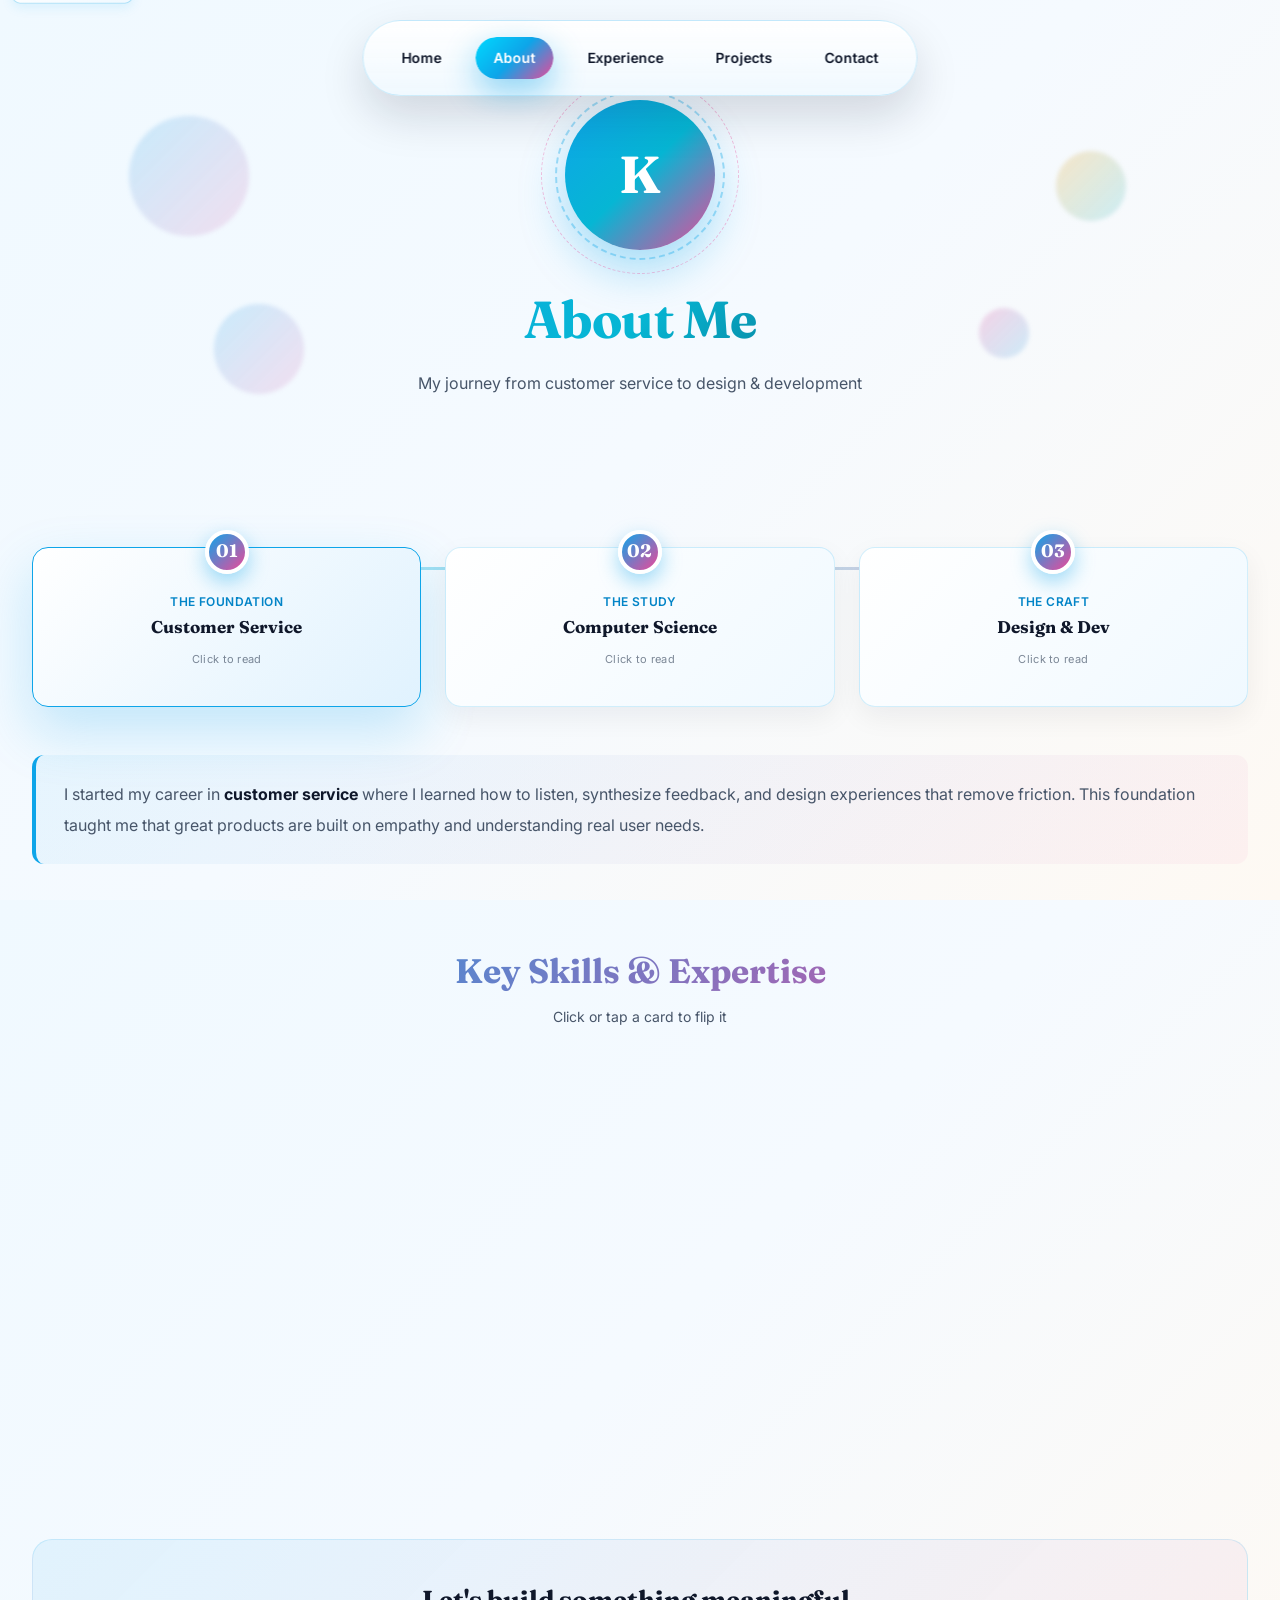
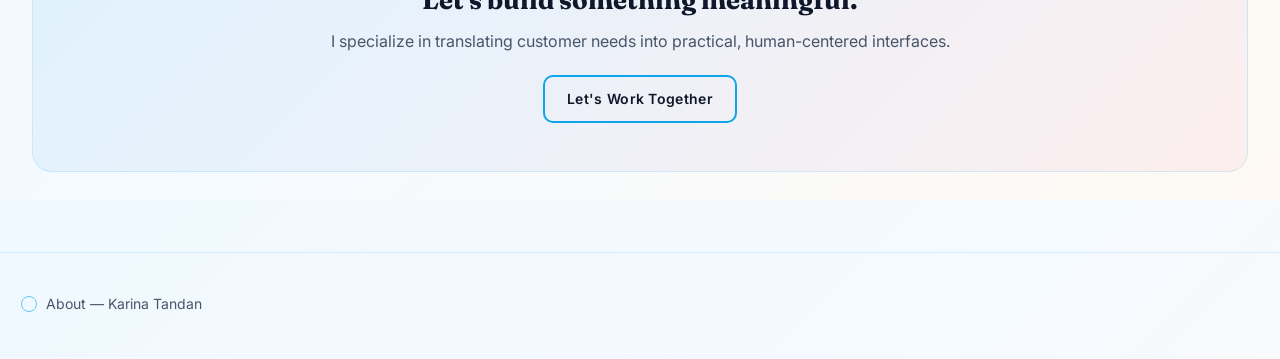
==== commit 16506ba8: "Updated hero section and improved layout" ====
--- a/about.html
+++ b/about.html
@@ -40,7 +40,7 @@
       50%{transform:translateY(-25px) rotate(8deg)}
     }
 
-    .hero-inner{position:relative;z-index:1;max-width:820px;margin:0 auto}
+    .hero-inner{position:relative;z-index:1;max-width:none;margin:0}
 
     /* Avatar orb with rotating rings */
     .avatar-orb{
@@ -169,8 +169,9 @@
       transform-style:preserve-3d;
       transition:transform .7s cubic-bezier(.2,.9,.2,1);
       cursor:pointer;
-    }
-    .skill-card:hover,.skill-card.flipped{transform:rotateY(180deg)}
+      touch-action: manipulation;
+    }
+    .skill-card.flipped{transform:rotateY(180deg)}
 
     .skill-face{
       position:absolute;inset:0;
@@ -315,7 +316,7 @@
     <section class="skills-section" data-animate="entry-scale">
       <div class="skills-header">
         <h3>Key Skills &amp; Expertise</h3>
-        <p>Hover or tap a card to flip it</p>
+        <p>Click or tap a card to flip it</p>
       </div>
 
       <div class="skill-grid">
--- a/styles/main.css
+++ b/styles/main.css
@@ -25,13 +25,30 @@
   min-height:100vh;
 }
 
+main{position:relative;width:100%;min-height:100vh;}
+
+.bubble-layer{position:absolute;inset:0;pointer-events:none;z-index:0;overflow:hidden}
+.bubble-layer .bubble{position:absolute;border-radius:50%;background:radial-gradient(circle at center,rgba(14,165,233,0.18),rgba(236,72,153,0.12) 48%,transparent 72%);filter:blur(12px);opacity:0.45;transform:translate3d(0,0,0)}
+.bubble-layer .bubble.b1{width:220px;height:220px;top:8%;left:6%;animation:bubbleFloat 18s ease-in-out infinite}
+.bubble-layer .bubble.b2{width:160px;height:160px;top:24%;right:10%;animation:bubbleFloat 22s ease-in-out infinite reverse}
+.bubble-layer .bubble.b3{width:190px;height:190px;bottom:12%;left:16%;animation:bubbleFloat 20s ease-in-out infinite}
+.bubble-layer .bubble.b4{width:120px;height:120px;bottom:18%;right:14%;animation:bubbleFloat 24s ease-in-out infinite reverse}
+
+@keyframes bubbleFloat{0%,100%{transform:translateY(0)}50%{transform:translateY(-18px)}}
+
 /* Typography */
 h1,h2,h3{font-family:Fraunces, Georgia, serif;color:var(--color-text-heading);margin:0}
 h1{font-size:clamp(28px,5vw,56px);letter-spacing:0.6px}
 h2{font-size:20px}
 p{margin:0 0 1rem}
 
-.container{max-width:1100px;margin:120px auto;padding:0 20px}
+main{width:100%;min-height:100vh;}
+.container{width:100%;max-width:1350px;margin:80px auto;padding:0 32px}
+.section-header{text-align:center;margin-bottom:48px}
+.section-header h2{font-size:clamp(28px,4vw,42px);margin-bottom:12px;background:linear-gradient(135deg,#0EA5E9 0%,#06B6D4 50%,#0F172A 100%);-webkit-background-clip:text;-webkit-text-fill-color:transparent;background-clip:text;font-weight:800;letter-spacing:-0.5px}
+.section-header p{font-size:16px;color:var(--color-text-body);max-width:640px;margin:0 auto}
+.section-action{margin-top:32px;text-align:center}
+.button-row{display:flex;justify-content:center;gap:16px;margin-top:22px}
 
 /* Capsule Nav */
 .capsule-nav{position:fixed;left:50%;transform:translateX(-50%);top:20px;background:linear-gradient(180deg,rgba(255,255,255,0.98),rgba(240,249,255,0.96));padding:12px 16px;border-radius:50px;box-shadow:0 20px 45px rgba(15,23,42,0.15),inset 0 1px 0 rgba(255,255,255,0.9);z-index:60;backdrop-filter:blur(12px);border:1px solid rgba(14,165,233,0.2)}
@@ -45,20 +62,11 @@
 .nav-link.active::before{opacity:1}
 
 /* Footer */
-.site-footer{padding:40px 20px;text-align:center;color:var(--color-text-body);font-size:14px;border-top:1px solid rgba(14,165,233,0.15)}
+.site-footer{padding:40px 20px;text-align:left;color:var(--color-text-body);font-size:14px;border-top:1px solid rgba(14,165,233,0.15)}
 .footer-inner{display:inline-flex;gap:8px;align-items:center}
 .glyph{opacity:0.8;color:var(--color-accent)}
 
-/* Hero */
-.hero-grid{display:grid;grid-template-columns:1fr 420px;gap:40px;align-items:center}
-.hero-left{max-width:560px}
-.hero-name{font-size:48px;margin-bottom:12px}
-.hero-tagline{color:var(--color-text-body);font-size:18px}
-
-.profile-frame{position:relative;width:320px;height:420px;margin-left:auto;border-radius:16px;overflow:hidden;background:linear-gradient(135deg,rgba(14,165,233,0.08),rgba(236,72,153,0.08))}
-.profile-frame::before{content:"";position:absolute;inset:8px;background:linear-gradient(135deg,rgba(14,165,233,0.1),rgba(236,72,153,0.1));border-radius:14px;transform:translate(12px,12px);z-index:0;box-shadow:0 24px 50px rgba(14,165,233,0.15)}
-.profile-image{position:relative;display:block;width:100%;height:100%;object-fit:cover;z-index:1;border-radius:12px;transition:transform .6s cubic-bezier(.2,.9,.2,1),box-shadow .4s;border:2px solid rgba(14,165,233,0.15)}
-.profile-frame:hover .profile-image{transform:rotate(-3deg) scale(1.03);box-shadow:0 24px 50px rgba(14,165,233,0.2)}
+/* Hero — styles moved to hero.css */
 
 /* Page transitions */
 body.page-exit{opacity:0.02;transition:opacity .28s ease}
@@ -74,7 +82,7 @@
 
 /* Experience cards */
 .exp-grid{display:grid;grid-template-columns:repeat(3,1fr);gap:22px}
-.exp-card{background:linear-gradient(135deg,#fff 0%,#F0F9FF 100%);padding:28px;border-radius:16px;text-align:center;box-shadow:0 10px 30px rgba(15,23,42,0.08);opacity:0;transition:all .35s cubic-bezier(.2,.9,.2,1);border:1.5px solid rgba(14,165,233,0.15);position:relative;overflow:hidden;display:flex;flex-direction:column}
+.exp-card{background:linear-gradient(135deg,#fff 0%,#F0F9FF 100%);padding:28px;border-radius:16px;text-align:left;box-shadow:0 10px 30px rgba(15,23,42,0.08);opacity:0;transition:all .35s cubic-bezier(.2,.9,.2,1);border:1.5px solid rgba(14,165,233,0.15);position:relative;overflow:hidden;display:flex;flex-direction:column}
 .exp-card > p:last-of-type{margin-top:auto;padding-top:16px}
 .exp-card::before{content:"";position:absolute;top:0;left:-100%;width:100%;height:100%;background:linear-gradient(90deg,transparent,rgba(14,165,233,0.15),transparent);transition:left .6s ease;z-index:0}
 .exp-card:hover::before{left:100%}
@@ -87,17 +95,17 @@
 @keyframes slideInFromRight{from{transform:translateX(40px) scale(.98);opacity:0}to{transform:none;opacity:1}}
 
 /* Projects */
-.projects-row{display:grid;grid-template-columns:1fr 1fr 1fr;gap:22px;align-items:stretch}
-.project-box{background:linear-gradient(135deg,#fff 0%,#F0F9FF 100%);padding:36px;border-radius:16px;box-shadow:0 10px 28px rgba(15,23,42,0.08);text-align:center;transition:all .35s cubic-bezier(.2,.9,.2,1);position:relative;overflow:hidden;border:1.5px solid rgba(14,165,233,0.15)}
+.projects-row{display:flex;flex-direction:column;gap:24px;max-width:1050px;margin:0 auto}
+.project-box{background:linear-gradient(135deg,#fff 0%,#F0F9FF 100%);padding:32px 36px;border-radius:18px;box-shadow:0 10px 28px rgba(15,23,42,0.08);text-align:left;transition:all .35s cubic-bezier(.2,.9,.2,1);position:relative;overflow:hidden;border:1.5px solid rgba(14,165,233,0.15)}
 .project-box::after{content:"";position:absolute;inset:0;background:radial-gradient(circle at var(--mouse-x,50%) var(--mouse-y,50%),rgba(14,165,233,0.15),transparent 80%);opacity:0;transition:opacity .35s ease;pointer-events:none}
-.project-box:hover{transform:translateY(-10px) scale(1.05);box-shadow:0 20px 50px rgba(14,165,233,0.18);background:linear-gradient(135deg,#FFFFFF 0%,#E0F2FE 100%);border-color:rgba(14,165,233,0.25)}
+.project-box:hover{transform:translateY(-6px);box-shadow:0 20px 50px rgba(14,165,233,0.18);background:linear-gradient(135deg,#FFFFFF 0%,#E0F2FE 100%);border-color:rgba(14,165,233,0.25)}
 .project-box:hover::after{opacity:1}
-.project-title{font-size:20px;color:var(--color-text-heading);position:relative;z-index:1}
-.project-sub{color:var(--color-secondary);font-size:14px;margin-top:8px;position:relative;z-index:1}
+.project-title{font-size:22px;color:var(--color-text-heading);position:relative;z-index:1;font-family:Fraunces,serif}
+.project-sub{color:var(--color-secondary);font-size:14px;margin-top:6px;position:relative;z-index:1;font-weight:600}
 
 /* Contact */
 .contact-wrap{position:relative;display:flex;justify-content:center}
-.contact-frame{position:relative;width:720px}
+.contact-frame{position:relative;width:100%;max-width:1100px}
 .contact-frame::before{content:"";position:absolute;inset:8px;background:transparent;border-radius:16px;border:2px solid rgba(14,165,233,0.15);transform:translate(12px,12px);z-index:0}
 .contact-card{position:relative;background:linear-gradient(135deg,#fff 0%,#F0F9FF 100%);padding:36px;border-radius:16px;box-shadow:0 14px 45px rgba(15,23,42,0.1);z-index:1;border:1.5px solid rgba(14,165,233,0.15);transition:all .3s ease}
 .contact-card:hover{box-shadow:0 24px 60px rgba(14,165,233,0.15);border-color:rgba(14,165,233,0.25);background:linear-gradient(135deg,#FFFFFF 0%,#E0F2FE 100%)}
@@ -106,7 +114,7 @@
 .section-divider{height:2px;background:linear-gradient(90deg,transparent,rgba(14,165,233,0.25),transparent);margin:80px 0;opacity:0.8}
 .section-header{text-align:center;margin-bottom:48px}
 .section-header h2{font-size:clamp(28px,4vw,42px);margin-bottom:12px;background:linear-gradient(135deg,#0EA5E9 0%,#06B6D4 50%,#0F172A 100%);-webkit-background-clip:text;-webkit-text-fill-color:transparent;background-clip:text;font-weight:800;letter-spacing:-0.5px}
-.section-header p{font-size:16px;color:var(--color-text-body);max-width:600px;margin:0 auto}
+.section-header p{font-size:16px;color:var(--color-text-body);max-width:640px;margin:0 auto}
 
 /* Summary cards grid */
 .summary-grid{display:grid;grid-template-columns:1fr;gap:32px;margin-bottom:40px}
@@ -119,14 +127,22 @@
 .summary-card p{color:var(--color-text-body);line-height:1.8;margin:0 0 16px}
 .summary-card .btn{display:inline-block;margin-top:8px}
 
-/* Featured items horizontal grid */
-.featured-grid{display:grid;grid-template-columns:repeat(auto-fit,minmax(280px,1fr));gap:24px}
-.featured-item{background:linear-gradient(135deg,#fff 0%,#F0F9FF 100%);padding:28px;border-radius:16px;text-align:center;box-shadow:0 10px 28px rgba(15,23,42,0.08);transition:all .35s cubic-bezier(.2,.9,.2,1);border:1.5px solid rgba(14,165,233,0.15);position:relative}
-.featured-item::before{content:"";position:absolute;top:0;left:0;right:0;height:4px;background:linear-gradient(90deg,transparent,#00D9FF,#0EA5E9,transparent);transform:scaleX(0);transform-origin:center;transition:transform .35s ease;border-radius:4px}
-.featured-item:hover::before{transform:scaleX(1)}
-.featured-item:hover{transform:translateY(-8px) scale(1.04);box-shadow:0 18px 45px rgba(14,165,233,0.18);background:linear-gradient(135deg,#FFFFFF 0%,#E0F2FE 100%);border-color:rgba(14,165,233,0.25)}
-.featured-item h4{font-size:18px;margin:0 0 8px;color:var(--color-text-heading);font-weight:700}
-.featured-item p{font-size:14px;color:var(--color-text-body);margin:0}
+/* Featured items stacked layout */
+.featured-grid{display:flex;flex-direction:column;gap:20px;max-width:1050px;margin:0 auto}
+.featured-item{background:linear-gradient(135deg,#fff 0%,#F0F9FF 100%);padding:28px 36px;border-radius:18px;text-align:left;box-shadow:0 10px 28px rgba(15,23,42,0.08);transition:all .35s cubic-bezier(.2,.9,.2,1);border:1.5px solid rgba(14,165,233,0.15);position:relative;display:flex;align-items:center;justify-content:space-between;gap:28px}
+.featured-item::before{content:"";position:absolute;top:0;left:0;bottom:0;width:5px;background:linear-gradient(180deg,#00D9FF,#0EA5E9,#EC4899);transform:scaleY(0);transform-origin:center;transition:transform .35s ease;border-radius:4px 0 0 4px}
+.featured-item:hover::before{transform:scaleY(1)}
+.featured-item:hover{transform:translateX(6px);box-shadow:0 18px 45px rgba(14,165,233,0.18);background:linear-gradient(135deg,#FFFFFF 0%,#E0F2FE 100%);border-color:rgba(14,165,233,0.25)}
+.featured-item-content{flex:1}
+.featured-item h4{font-size:22px;margin:0 0 4px;color:var(--color-text-heading);font-weight:700;font-family:Fraunces,serif}
+.featured-type{color:var(--color-secondary);font-size:14px;font-weight:600;margin:0 0 6px}
+.featured-desc{font-size:15px;color:var(--color-text-body);margin:0;line-height:1.6}
+.featured-item-action{flex-shrink:0}
+
+@media (max-width: 680px){
+  .featured-item{flex-direction:column;align-items:flex-start;padding:24px;gap:16px}
+  .featured-item:hover{transform:translateY(-4px)}
+}
 
 /* Button enhanced */
 .btn{display:inline-block;padding:11px 22px;border-radius:10px;background:transparent;border:2px solid var(--color-accent);color:var(--color-text-heading);text-decoration:none;font-weight:600;transition:all .3s cubic-bezier(.2,.9,.2,1);position:relative;overflow:hidden;font-size:14px;letter-spacing:0.3px}
@@ -151,14 +167,18 @@
 
 /* Responsive */
 @media (max-width:900px){
-  .hero-grid{grid-template-columns:1fr;gap:24px}
-  .profile-frame{width:260px;height:340px}
+  .container{margin:70px auto;padding:0 24px}
   .exp-grid{grid-template-columns:1fr}
   .projects-row{grid-template-columns:1fr}
   .featured-grid{grid-template-columns:1fr}
   .summary-grid{gap:24px}
-  .container{margin:90px auto}
   .section-header h2{font-size:28px}
   .nav-inner{gap:8px}
   .nav-link{padding:8px 14px;font-size:13px}
 }
+
+@media (max-width:600px){
+  .capsule-nav{width:calc(100% - 24px);top:12px;padding:8px 10px}
+  .nav-inner{justify-content:space-around;gap:4px}
+  .nav-link{padding:6px 10px;font-size:12px}
+}
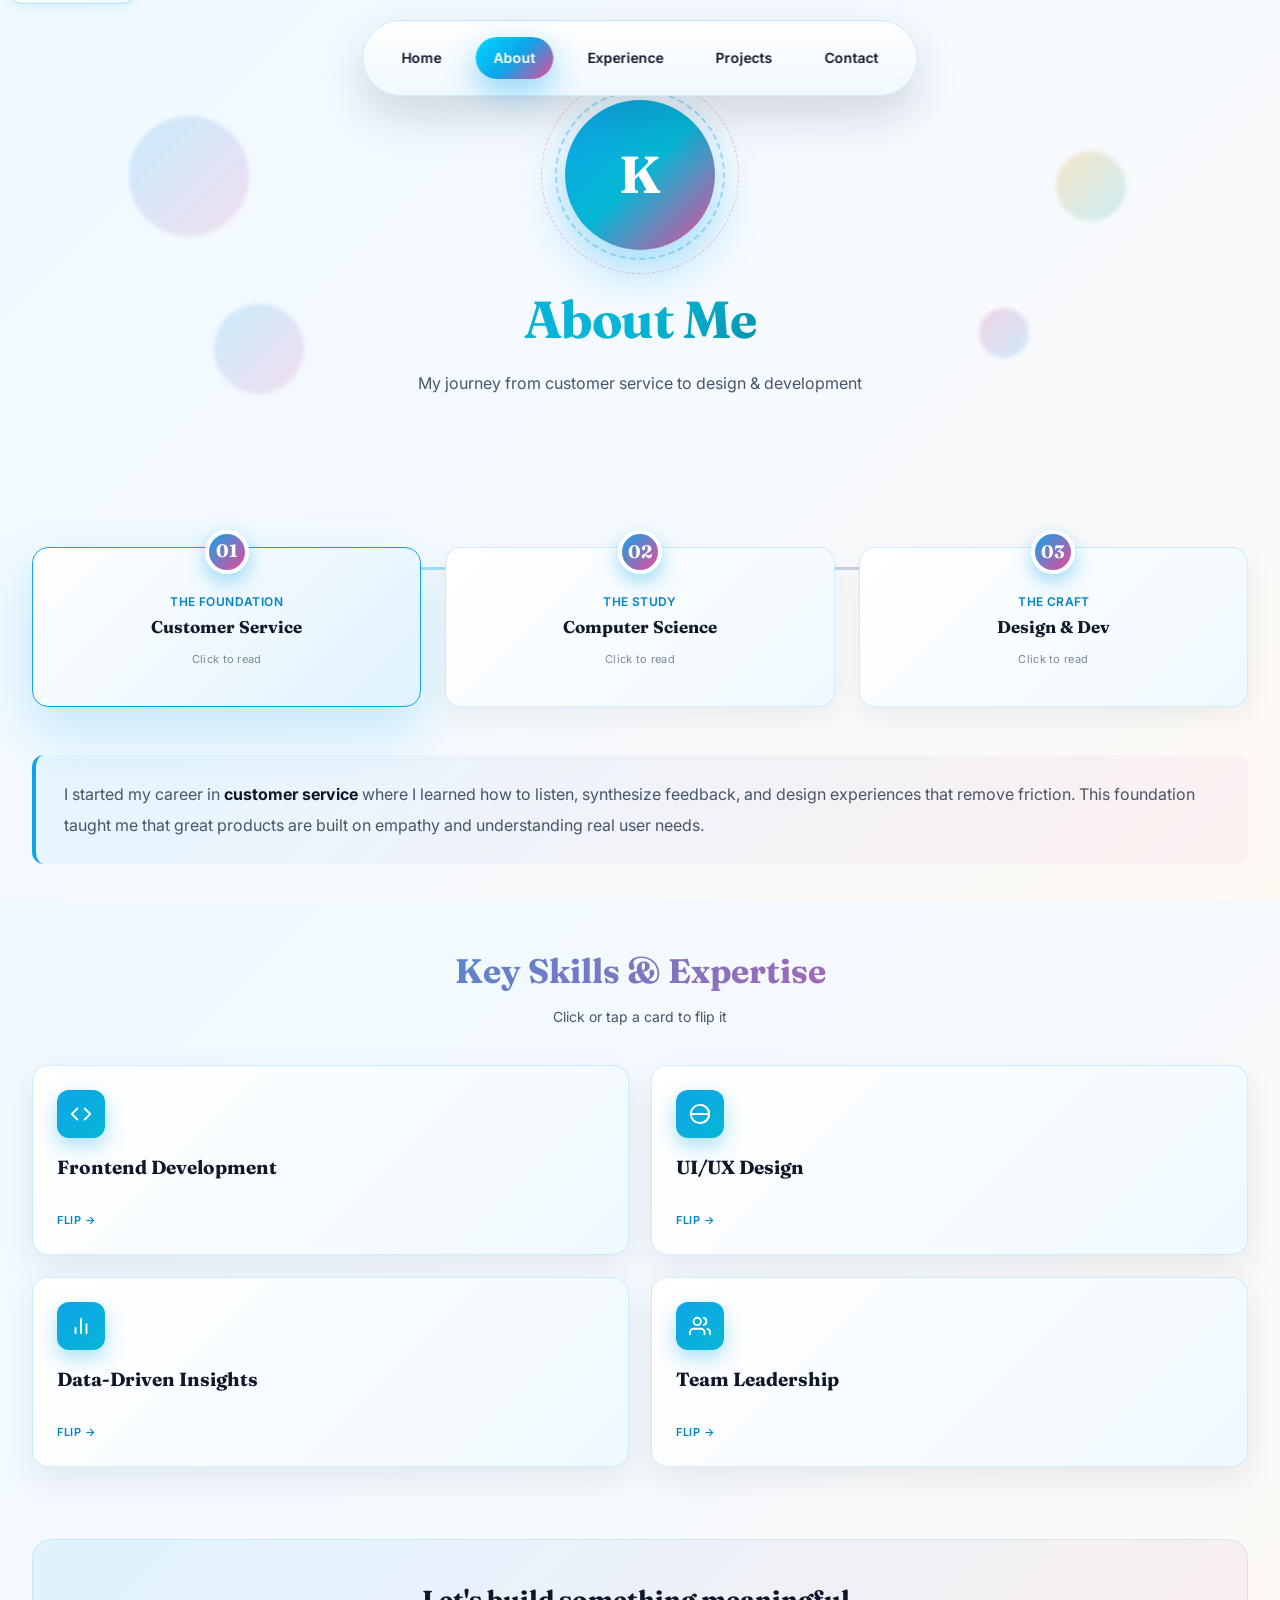
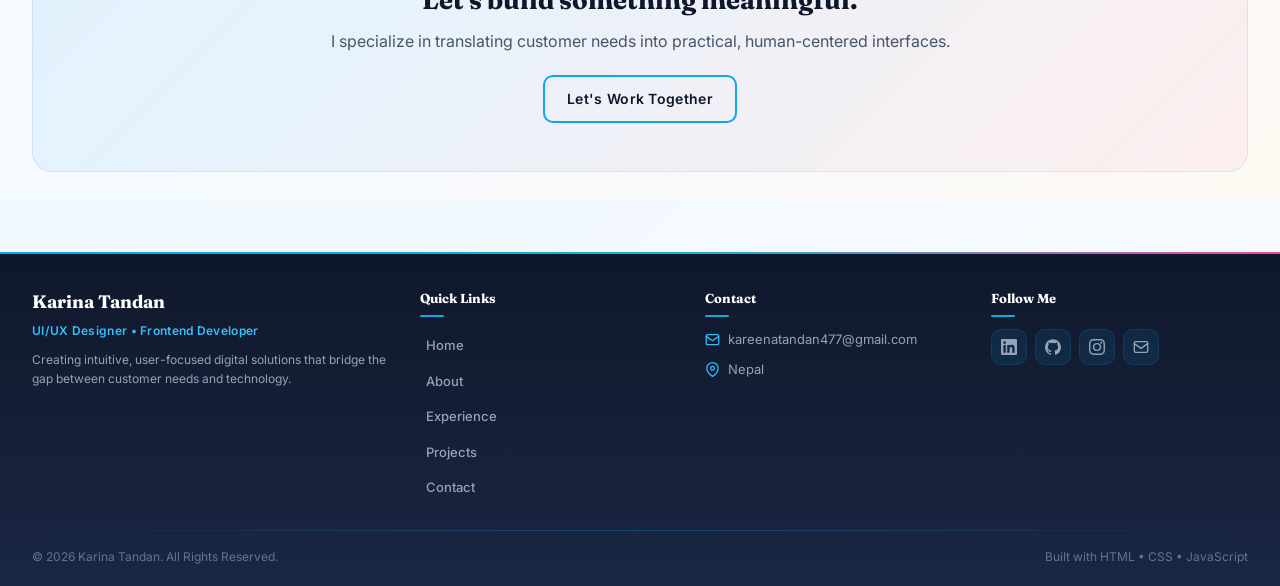
==== commit 1e1c04ed: "Update portfolio website" ====
--- a/about.html
+++ b/about.html
@@ -387,10 +387,66 @@
 
   </main>
 
-  <footer class="site-footer">
-    <div class="footer-inner">
-      <svg class="glyph" width="18" height="18" viewBox="0 0 24 24" aria-hidden><circle cx="12" cy="12" r="10" fill="none" stroke="currentColor" stroke-width="1"/></svg>
-      <span>About — Karina Tandan</span>
+  <button type="button" class="back-to-top" id="backToTop" aria-label="Back to top">
+    <svg width="20" height="20" viewBox="0 0 24 24" fill="none" stroke="currentColor" stroke-width="2" stroke-linecap="round" stroke-linejoin="round"><path d="M18 15l-6-6-6 6"/></svg>
+  </button>
+
+  <footer class="site-footer" role="contentinfo">
+    <div class="footer-container">
+      <div class="footer-grid">
+        <div class="footer-brand">
+          <h3 class="footer-name">Karina Tandan</h3>
+          <p class="footer-tagline">UI/UX Designer &bull; Frontend Developer</p>
+          <p class="footer-desc">Creating intuitive, user-focused digital solutions that bridge the gap between customer needs and technology.</p>
+        </div>
+        <div class="footer-links-col">
+          <h4 class="footer-col-title">Quick Links</h4>
+          <nav aria-label="Footer navigation">
+            <ul class="footer-links">
+              <li><a href="index.html">Home</a></li>
+              <li><a href="about.html">About</a></li>
+              <li><a href="experience.html">Experience</a></li>
+              <li><a href="projects.html">Projects</a></li>
+              <li><a href="contact.html">Contact</a></li>
+            </ul>
+          </nav>
+        </div>
+        <div class="footer-contact-col">
+          <h4 class="footer-col-title">Contact</h4>
+          <ul class="footer-contact-list">
+            <li>
+              <svg width="18" height="18" viewBox="0 0 24 24" fill="none" stroke="currentColor" stroke-width="2" stroke-linecap="round" stroke-linejoin="round"><rect x="2" y="4" width="20" height="16" rx="2"/><path d="M22 7l-10 7L2 7"/></svg>
+              <a href="https://mail.google.com/mail/?view=cm&fs=1&to=kareenatandan477@gmail.com">kareenatandan477@gmail.com</a>
+            </li>
+            <li>
+              <svg width="18" height="18" viewBox="0 0 24 24" fill="none" stroke="currentColor" stroke-width="2" stroke-linecap="round" stroke-linejoin="round"><path d="M21 10c0 7-9 13-9 13s-9-6-9-13a9 9 0 0 1 18 0z"/><circle cx="12" cy="10" r="3"/></svg>
+              <span>Nepal</span>
+            </li>
+          </ul>
+        </div>
+        <div class="footer-social-col">
+          <h4 class="footer-col-title">Follow Me</h4>
+          <div class="footer-social-links">
+            <a href="https://www.linkedin.com/in/karina-tandan-47b593317" target="_blank" rel="noopener noreferrer" class="footer-social-link" aria-label="LinkedIn">
+              <svg width="20" height="20" viewBox="0 0 24 24" fill="currentColor"><path d="M20.447 20.452h-3.554v-5.569c0-1.328-.027-3.037-1.852-3.037-1.853 0-2.136 1.445-2.136 2.939v5.667H9.351V9h3.414v1.561h.046c.477-.9 1.637-1.85 3.37-1.85 3.601 0 4.267 2.37 4.267 5.455v6.286zM5.337 7.433a2.062 2.062 0 01-2.063-2.065 2.064 2.064 0 112.063 2.065zm1.782 13.019H3.555V9h3.564v11.452zM22.225 0H1.771C.792 0 0 .774 0 1.729v20.542C0 23.227.792 24 1.771 24h20.451C23.2 24 24 23.227 24 22.271V1.729C24 .774 23.2 0 22.222 0h.003z"/></svg>
+            </a>
+            <a href="https://github.com/" target="_blank" rel="noopener noreferrer" class="footer-social-link" aria-label="GitHub">
+              <svg width="20" height="20" viewBox="0 0 24 24" fill="currentColor"><path d="M12 .297c-6.63 0-12 5.373-12 12 0 5.303 3.438 9.8 8.205 11.385.6.113.82-.258.82-.577 0-.285-.01-1.04-.015-2.04-3.338.724-4.042-1.61-4.042-1.61C4.422 18.07 3.633 17.7 3.633 17.7c-1.087-.744.084-.729.084-.729 1.205.084 1.838 1.236 1.838 1.236 1.07 1.835 2.809 1.305 3.495.998.108-.776.417-1.305.76-1.605-2.665-.3-5.466-1.332-5.466-5.93 0-1.31.465-2.38 1.235-3.22-.135-.303-.54-1.523.105-3.176 0 0 1.005-.322 3.3 1.23.96-.267 1.98-.399 3-.405 1.02.006 2.04.138 3 .405 2.28-1.552 3.285-1.23 3.285-1.23.645 1.653.24 2.873.12 3.176.765.84 1.23 1.91 1.23 3.22 0 4.61-2.805 5.625-5.475 5.92.42.36.81 1.096.81 2.22 0 1.606-.015 2.896-.015 3.286 0 .315.21.69.825.57C20.565 22.092 24 17.592 24 12.297c0-6.627-5.373-12-12-12"/></svg>
+            </a>
+            <a href="https://www.instagram.com/karrinnaa.__/" target="_blank" rel="noopener noreferrer" class="footer-social-link" aria-label="Instagram">
+              <svg width="20" height="20" viewBox="0 0 24 24" fill="currentColor"><path d="M12 2.163c3.204 0 3.584.012 4.85.07 3.252.148 4.771 1.691 4.919 4.919.058 1.265.069 1.645.069 4.849 0 3.205-.012 3.584-.069 4.849-.149 3.225-1.664 4.771-4.919 4.919-1.266.058-1.644.07-4.85.07-3.204 0-3.584-.012-4.849-.07-3.26-.149-4.771-1.699-4.919-4.92-.058-1.265-.07-1.644-.07-4.849 0-3.204.013-3.583.07-4.849.149-3.227 1.664-4.771 4.919-4.919 1.266-.057 1.645-.069 4.849-.069zM12 0C8.741 0 8.333.014 7.053.072 2.695.272.273 2.69.073 7.052.014 8.333 0 8.741 0 12c0 3.259.014 3.668.072 4.948.2 4.358 2.618 6.78 6.98 6.98C8.333 23.986 8.741 24 12 24c3.259 0 3.668-.014 4.948-.072 4.354-.2 6.782-2.618 6.979-6.98.059-1.28.073-1.689.073-4.948 0-3.259-.014-3.667-.072-4.947-.196-4.354-2.617-6.78-6.979-6.98C15.668.014 15.259 0 12 0zm0 5.838a6.162 6.162 0 100 12.324 6.162 6.162 0 000-12.324zM12 16a4 4 0 110-8 4 4 0 010 8zm6.406-11.845a1.44 1.44 0 100 2.881 1.44 1.44 0 000-2.881z"/></svg>
+            </a>
+            <a href="https://mail.google.com/mail/?view=cm&fs=1&to=kareenatandan477@gmail.com" class="footer-social-link" aria-label="Email">
+              <svg width="20" height="20" viewBox="0 0 24 24" fill="none" stroke="currentColor" stroke-width="2" stroke-linecap="round" stroke-linejoin="round"><rect x="2" y="4" width="20" height="16" rx="2"/><path d="M22 7l-10 7L2 7"/></svg>
+            </a>
+          </div>
+        </div>
+      </div>
+      <div class="footer-divider"></div>
+      <div class="footer-bottom">
+        <p>&copy; 2026 Karina Tandan. All Rights Reserved.</p>
+        <p>Built with HTML &bull; CSS &bull; JavaScript</p>
+      </div>
     </div>
   </footer>
 
--- a/styles/main.css
+++ b/styles/main.css
@@ -61,10 +61,78 @@
 .nav-link.active{color:#fff;box-shadow:0 12px 32px rgba(14,165,233,0.45)}
 .nav-link.active::before{opacity:1}
 
+/* Back to Top Button */
+.back-to-top{position:fixed;bottom:32px;right:32px;width:48px;height:48px;border-radius:50%;background:linear-gradient(135deg,#0EA5E9,#06B6D4);color:#fff;border:none;cursor:pointer;display:flex;align-items:center;justify-content:center;box-shadow:0 8px 24px rgba(14,165,233,0.4);opacity:0;visibility:hidden;transform:translateY(16px);transition:all .35s cubic-bezier(.2,.9,.2,1);z-index:100}
+.back-to-top.is-visible{opacity:1;visibility:visible;transform:translateY(0)}
+.back-to-top:hover{transform:translateY(-4px);box-shadow:0 12px 32px rgba(14,165,233,0.5)}
+.back-to-top:active{transform:translateY(-2px)}
+.back-to-top:focus-visible{outline:3px solid rgba(14,165,233,0.5);outline-offset:4px}
+.back-to-top svg{width:20px;height:20px;pointer-events:none}
+
 /* Footer */
-.site-footer{padding:40px 20px;text-align:left;color:var(--color-text-body);font-size:14px;border-top:1px solid rgba(14,165,233,0.15)}
-.footer-inner{display:inline-flex;gap:8px;align-items:center}
-.glyph{opacity:0.8;color:var(--color-accent)}
+.site-footer{background:linear-gradient(180deg,#0F172A 0%,#1a2744 100%);color:#CBD5E1;padding:36px 0 0;margin:0;position:relative;overflow:hidden}
+.site-footer::before{content:"";position:absolute;top:0;left:0;right:0;height:2px;background:linear-gradient(90deg,#0EA5E9,#06B6D4,#EC4899,#F59E0B,#0EA5E9);background-size:200% 100%;animation:footerGradient 6s linear infinite}
+@keyframes footerGradient{0%{background-position:0% 50%}100%{background-position:200% 50%}}
+.footer-container{max-width:1350px;margin:0 auto;padding:0 32px}
+
+.footer-grid{display:grid;grid-template-columns:1.4fr 1fr 1fr 1fr;gap:28px;padding-bottom:24px}
+
+/* Footer — Brand column */
+.footer-brand .footer-name{font-family:Fraunces,Georgia,serif;font-size:18px;font-weight:700;color:#fff;margin:0 0 4px}
+.footer-brand .footer-tagline{font-size:12px;color:var(--color-accent-light);font-weight:600;margin:0 0 10px;letter-spacing:0.3px}
+.footer-brand .footer-desc{font-size:12px;line-height:1.6;color:#94A3B8;margin:0}
+
+/* Footer — Column titles */
+.footer-col-title{font-family:Fraunces,Georgia,serif;font-size:13px;font-weight:700;color:#fff;margin:0 0 12px;position:relative;padding-bottom:8px}
+.footer-col-title::after{content:"";position:absolute;bottom:0;left:0;width:24px;height:2px;background:linear-gradient(90deg,#0EA5E9,#06B6D4);border-radius:2px}
+
+/* Footer — Quick links */
+.footer-links{list-style:none;margin:0;padding:0}
+.footer-links li{margin-bottom:8px}
+.footer-links a{color:#94A3B8;text-decoration:none;font-size:13px;font-weight:500;display:inline-flex;align-items:center;gap:6px;transition:all .3s cubic-bezier(.2,.9,.2,1);position:relative;padding-left:0}
+.footer-links a::before{content:"";width:0;height:2px;background:linear-gradient(90deg,#0EA5E9,#06B6D4);border-radius:1px;transition:width .3s cubic-bezier(.2,.9,.2,1);flex-shrink:0}
+.footer-links a:hover{color:#fff;transform:translateX(6px)}
+.footer-links a:hover::before{width:14px}
+
+/* Footer — Contact list */
+.footer-contact-list{list-style:none;margin:0;padding:0}
+.footer-contact-list li{margin-bottom:10px;display:flex;align-items:center;gap:8px;color:#94A3B8;font-size:13px}
+.footer-contact-list li svg{width:15px;height:15px;color:var(--color-accent-light);flex-shrink:0}
+.footer-contact-list a{color:#94A3B8;text-decoration:none;transition:color .3s ease}
+.footer-contact-list a:hover{color:#fff}
+
+/* Footer — Social links */
+.footer-social-links{display:flex;flex-wrap:wrap;gap:8px}
+.footer-social-link{width:36px;height:36px;border-radius:10px;background:rgba(14,165,233,0.1);border:1px solid rgba(14,165,233,0.15);display:flex;align-items:center;justify-content:center;color:#94A3B8;transition:all .3s cubic-bezier(.2,.9,.2,1)}
+.footer-social-link svg{width:16px;height:16px;pointer-events:none}
+.footer-social-link:hover{background:linear-gradient(135deg,#0EA5E9,#06B6D4);color:#fff;transform:translateY(-3px);box-shadow:0 6px 16px rgba(14,165,233,0.4);border-color:transparent}
+
+/* Footer — Divider */
+.footer-divider{height:1px;background:linear-gradient(90deg,transparent,rgba(14,165,233,0.3),transparent);margin:0 0 16px}
+
+/* Footer — Bottom bar */
+.footer-bottom{display:flex;justify-content:space-between;align-items:center;padding-bottom:20px}
+.footer-bottom p{margin:0;font-size:12px;color:#64748B}
+
+/* Footer — Responsive */
+@media (max-width:900px){
+  .footer-grid{grid-template-columns:1fr 1fr;gap:24px}
+  .footer-brand{grid-column:1/-1}
+  .site-footer{padding:28px 0 0}
+}
+
+@media (max-width:600px){
+  .footer-grid{grid-template-columns:1fr;gap:20px}
+  .footer-container{padding:0 20px}
+  .footer-bottom{flex-direction:column;gap:6px;text-align:center}
+  .back-to-top{bottom:24px;right:24px;width:44px;height:44px}
+}
+
+@media (max-width:480px){
+  .site-footer{padding:24px 0 0}
+  .footer-social-links{gap:6px}
+  .footer-social-link{width:32px;height:32px;border-radius:8px}
+}
 
 /* Hero — styles moved to hero.css */
 
@@ -81,7 +149,7 @@
 .card:hover{transform:translateY(-8px);box-shadow:0 24px 55px rgba(14,165,233,0.15);background:linear-gradient(135deg,#FFFFFF 0%,#E0F2FE 100%);border-color:rgba(14,165,233,0.25)}
 
 /* Experience cards */
-.exp-grid{display:grid;grid-template-columns:repeat(3,1fr);gap:22px}
+.exp-grid{display:grid;grid-template-columns:repeat(3,1fr);gap:22px;width:100%}
 .exp-card{background:linear-gradient(135deg,#fff 0%,#F0F9FF 100%);padding:28px;border-radius:16px;text-align:left;box-shadow:0 10px 30px rgba(15,23,42,0.08);opacity:0;transition:all .35s cubic-bezier(.2,.9,.2,1);border:1.5px solid rgba(14,165,233,0.15);position:relative;overflow:hidden;display:flex;flex-direction:column}
 .exp-card > p:last-of-type{margin-top:auto;padding-top:16px}
 .exp-card::before{content:"";position:absolute;top:0;left:-100%;width:100%;height:100%;background:linear-gradient(90deg,transparent,rgba(14,165,233,0.15),transparent);transition:left .6s ease;z-index:0}
@@ -176,6 +244,10 @@
   .nav-inner{gap:8px}
   .nav-link{padding:8px 14px;font-size:13px}
 }
+@media (max-width:600px){
+  .exp-grid{gap:16px}
+  .exp-card{padding:22px;border-radius:14px}
+}
 
 @media (max-width:600px){
   .capsule-nav{width:calc(100% - 24px);top:12px;padding:8px 10px}
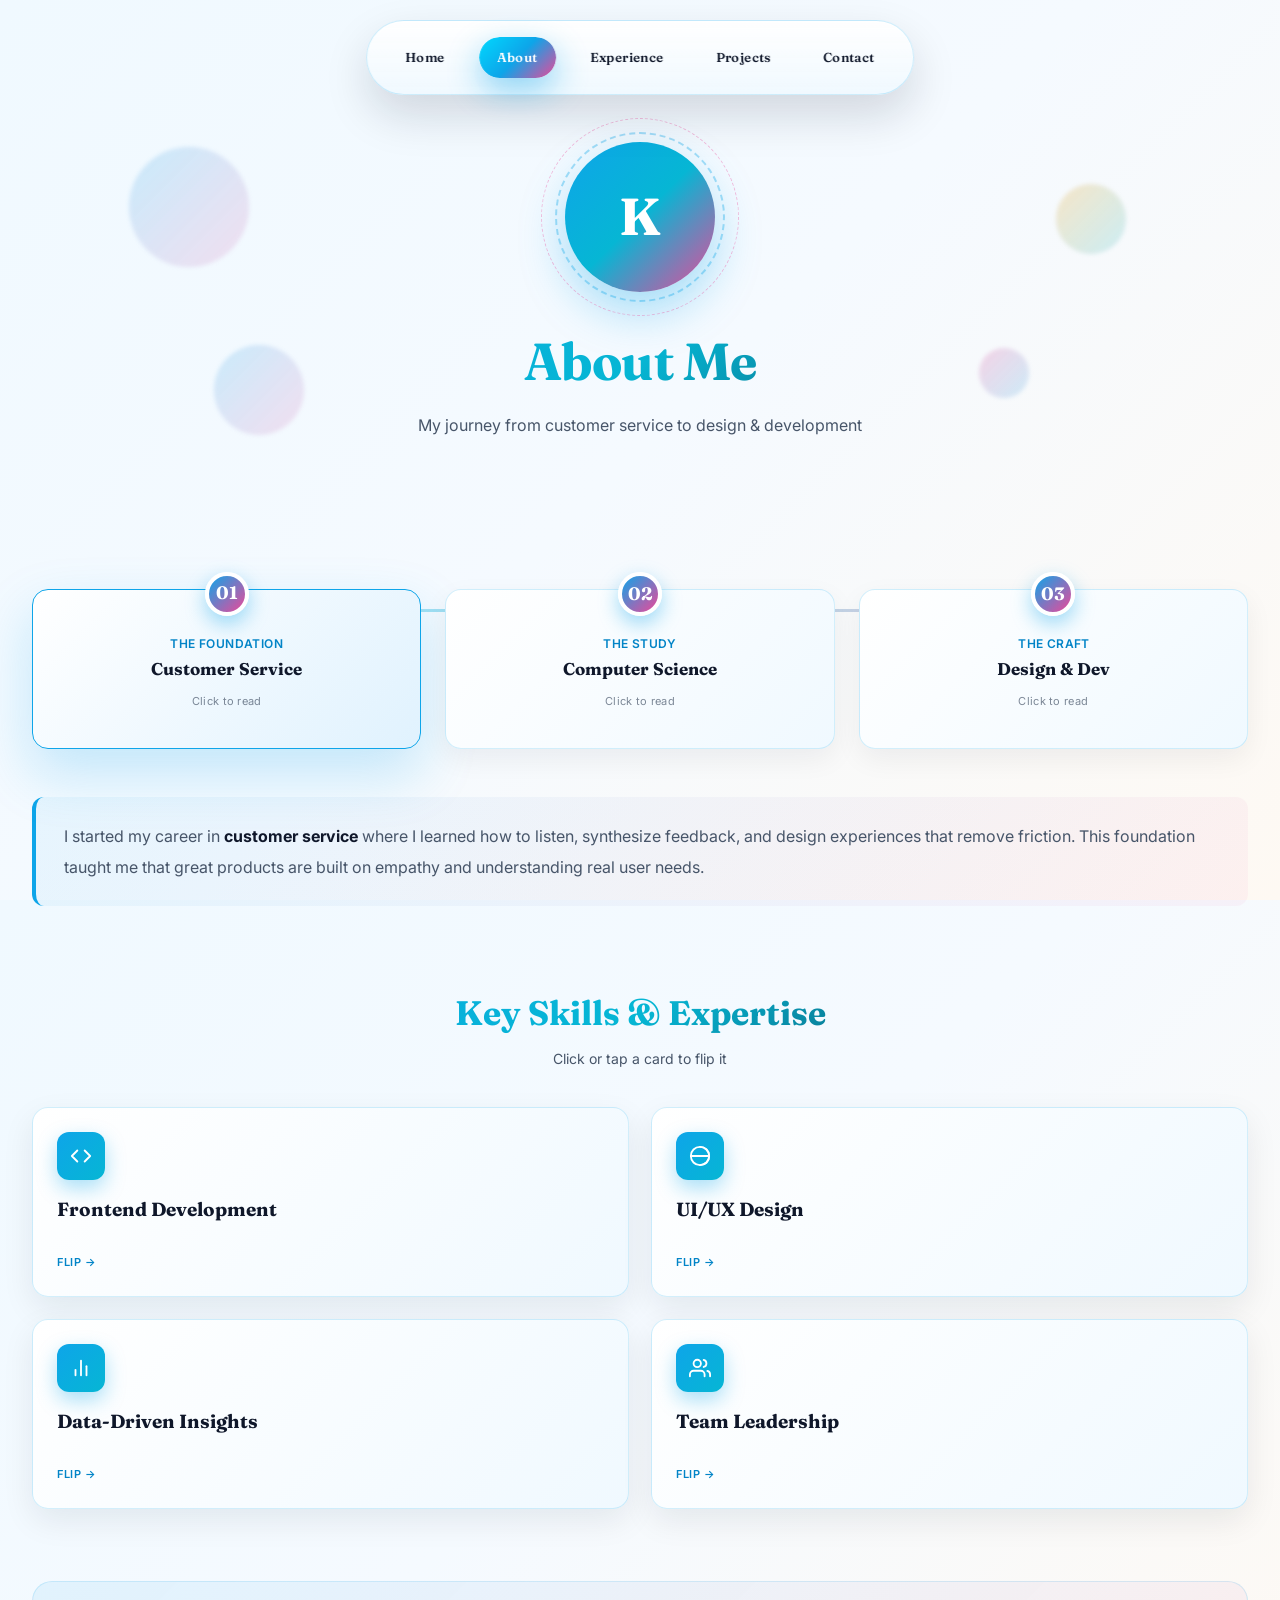
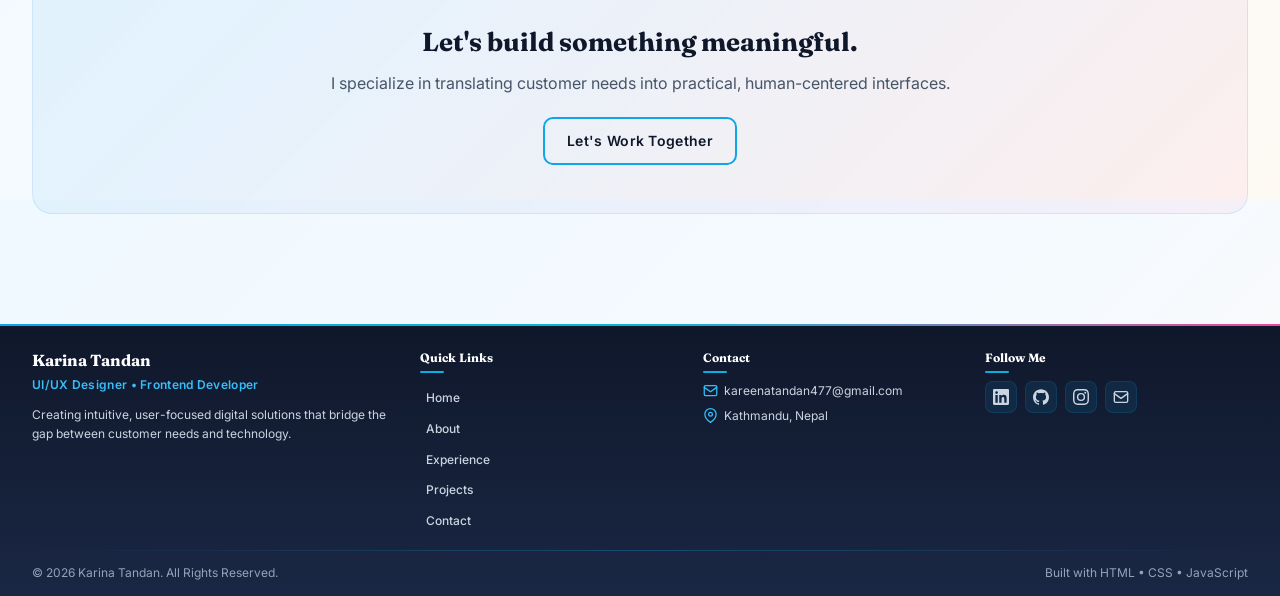
==== commit 42610c1f: "Update portfolio website" ====
--- a/about.html
+++ b/about.html
@@ -3,21 +3,20 @@
 <head>
   <meta charset="utf-8" />
   <meta name="viewport" content="width=device-width,initial-scale=1" />
+  <meta name="description" content="Learn about Karina Tandan — a UI/UX Designer and Front-End Developer. Discover her journey from customer service to design and development." />
   <title>About — Karina Tandan</title>
+  <link rel="icon" href="data:image/svg+xml,<svg xmlns='http://www.w3.org/2000/svg' viewBox='0 0 32 32'><rect width='32' height='32' rx='6' fill='%230EA5E9'/><text x='16' y='22' font-size='18' text-anchor='middle' fill='white' font-family='Fraunces,serif' font-weight='700'>K</text></svg>">
   <link href="https://fonts.googleapis.com/css2?family=Fraunces:opsz,wght@9..144,600;9..144,700&family=Inter:wght@300;400;600&display=swap" rel="stylesheet">
   <link rel="stylesheet" href="styles/main.css">
 
   <style>
-    /* ===== About page specific styles ===== */
-
     .about-hero{
       position:relative;
       text-align:center;
-      padding:20px 20px 40px;
+      padding:32px 20px 40px;
       overflow:hidden;
     }
 
-    /* Floating decorative background shapes */
     .float-shapes{
       position:absolute;inset:0;pointer-events:none;z-index:0;
     }
@@ -42,7 +41,6 @@
 
     .hero-inner{position:relative;z-index:1;max-width:none;margin:0}
 
-    /* Avatar orb with rotating rings */
     .avatar-orb{
       position:relative;width:150px;height:150px;margin:0 auto 28px;
       display:flex;align-items:center;justify-content:center;
@@ -77,7 +75,6 @@
     }
     .about-sub{color:var(--color-text-body);font-size:16px;margin-bottom:0}
 
-    /* ===== Journey Timeline ===== */
     .journey{
       margin-top:70px;position:relative;
     }
@@ -132,7 +129,6 @@
       margin-top:10px;letter-spacing:0.3px;
     }
 
-    /* Expanding chapter detail */
     .chapter-panel{
       margin-top:28px;
       background:linear-gradient(135deg,rgba(14,165,233,0.06),rgba(236,72,153,0.05));
@@ -149,12 +145,11 @@
     }
     .chapter-panel strong{color:var(--color-text-heading)}
 
-    /* ===== Skills - 3D flip cards ===== */
     .skills-section{margin-top:80px}
     .skills-header{text-align:center;margin-bottom:36px}
     .skills-header h3{
       font-size:clamp(24px,3.5vw,34px);
-      background:linear-gradient(135deg,#0EA5E9 0%,#EC4899 100%);
+      background:linear-gradient(135deg,#0EA5E9 0%,#06B6D4 50%,#0F172A 100%);
       -webkit-background-clip:text;-webkit-text-fill-color:transparent;background-clip:text;
       margin-bottom:8px;
     }
@@ -215,7 +210,6 @@
       line-height:1.65;margin:0;
     }
 
-    /* CTA */
     .about-cta{
       text-align:center;margin-top:72px;padding:40px 20px;
       background:linear-gradient(135deg,rgba(14,165,233,0.08),rgba(236,72,153,0.06));
@@ -228,7 +222,6 @@
     }
     .about-cta p{color:var(--color-text-body);margin-bottom:20px}
 
-    /* Responsive */
     @media (max-width:900px){
       .journey-track{grid-template-columns:1fr;gap:40px}
       .journey-track::before{
@@ -246,8 +239,6 @@
   </style>
 </head>
 <body class="page-about">
-  <a href="#main" class="skip-link">Skip to content</a>
-
   <header class="site-header">
     <nav class="capsule-nav" aria-label="Primary">
       <div class="nav-inner">
@@ -262,7 +253,6 @@
 
   <main id="main" class="container">
 
-    <!-- ===== Hero ===== -->
     <section class="about-hero">
       <div class="float-shapes" aria-hidden="true">
         <span class="float-shape s1"></span>
@@ -280,7 +270,6 @@
       </div>
     </section>
 
-    <!-- ===== Interactive Journey Timeline ===== -->
     <section class="journey" data-animate="entry-scale" aria-label="My journey">
       <div class="journey-track">
         <div class="milestone" data-chapter="1" tabindex="0" role="button" aria-expanded="false">
@@ -312,7 +301,6 @@
       </div>
     </section>
 
-    <!-- ===== 3D Flip Skills ===== -->
     <section class="skills-section" data-animate="entry-scale">
       <div class="skills-header">
         <h3>Key Skills &amp; Expertise</h3>
@@ -378,7 +366,6 @@
       </div>
     </section>
 
-    <!-- ===== CTA ===== -->
     <section class="about-cta" data-animate="entry-scale">
       <h3>Let's build something meaningful.</h3>
       <p>I specialize in translating customer needs into practical, human-centered interfaces.</p>
@@ -387,10 +374,10 @@
 
   </main>
 
+
   <button type="button" class="back-to-top" id="backToTop" aria-label="Back to top">
     <svg width="20" height="20" viewBox="0 0 24 24" fill="none" stroke="currentColor" stroke-width="2" stroke-linecap="round" stroke-linejoin="round"><path d="M18 15l-6-6-6 6"/></svg>
   </button>
-
   <footer class="site-footer" role="contentinfo">
     <div class="footer-container">
       <div class="footer-grid">
@@ -420,7 +407,7 @@
             </li>
             <li>
               <svg width="18" height="18" viewBox="0 0 24 24" fill="none" stroke="currentColor" stroke-width="2" stroke-linecap="round" stroke-linejoin="round"><path d="M21 10c0 7-9 13-9 13s-9-6-9-13a9 9 0 0 1 18 0z"/><circle cx="12" cy="10" r="3"/></svg>
-              <span>Nepal</span>
+              <span>Kathmandu, Nepal</span>
             </li>
           </ul>
         </div>
@@ -430,7 +417,7 @@
             <a href="https://www.linkedin.com/in/karina-tandan-47b593317" target="_blank" rel="noopener noreferrer" class="footer-social-link" aria-label="LinkedIn">
               <svg width="20" height="20" viewBox="0 0 24 24" fill="currentColor"><path d="M20.447 20.452h-3.554v-5.569c0-1.328-.027-3.037-1.852-3.037-1.853 0-2.136 1.445-2.136 2.939v5.667H9.351V9h3.414v1.561h.046c.477-.9 1.637-1.85 3.37-1.85 3.601 0 4.267 2.37 4.267 5.455v6.286zM5.337 7.433a2.062 2.062 0 01-2.063-2.065 2.064 2.064 0 112.063 2.065zm1.782 13.019H3.555V9h3.564v11.452zM22.225 0H1.771C.792 0 0 .774 0 1.729v20.542C0 23.227.792 24 1.771 24h20.451C23.2 24 24 23.227 24 22.271V1.729C24 .774 23.2 0 22.222 0h.003z"/></svg>
             </a>
-            <a href="https://github.com/" target="_blank" rel="noopener noreferrer" class="footer-social-link" aria-label="GitHub">
+            <a href="https://github.com/kareenatandan" target="_blank" rel="noopener noreferrer" class="footer-social-link" aria-label="GitHub">
               <svg width="20" height="20" viewBox="0 0 24 24" fill="currentColor"><path d="M12 .297c-6.63 0-12 5.373-12 12 0 5.303 3.438 9.8 8.205 11.385.6.113.82-.258.82-.577 0-.285-.01-1.04-.015-2.04-3.338.724-4.042-1.61-4.042-1.61C4.422 18.07 3.633 17.7 3.633 17.7c-1.087-.744.084-.729.084-.729 1.205.084 1.838 1.236 1.838 1.236 1.07 1.835 2.809 1.305 3.495.998.108-.776.417-1.305.76-1.605-2.665-.3-5.466-1.332-5.466-5.93 0-1.31.465-2.38 1.235-3.22-.135-.303-.54-1.523.105-3.176 0 0 1.005-.322 3.3 1.23.96-.267 1.98-.399 3-.405 1.02.006 2.04.138 3 .405 2.28-1.552 3.285-1.23 3.285-1.23.645 1.653.24 2.873.12 3.176.765.84 1.23 1.91 1.23 3.22 0 4.61-2.805 5.625-5.475 5.92.42.36.81 1.096.81 2.22 0 1.606-.015 2.896-.015 3.286 0 .315.21.69.825.57C20.565 22.092 24 17.592 24 12.297c0-6.627-5.373-12-12-12"/></svg>
             </a>
             <a href="https://www.instagram.com/karrinnaa.__/" target="_blank" rel="noopener noreferrer" class="footer-social-link" aria-label="Instagram">
@@ -453,9 +440,7 @@
   <script src="scripts/main.js"></script>
 
   <script>
-    // ===== About page interactions =====
     (function(){
-      // Chapter content for the timeline
       var chapters = {
         "1": "I started my career in <strong>customer service</strong> where I learned how to listen, synthesize feedback, and design experiences that remove friction. This foundation taught me that great products are built on empathy and understanding real user needs.",
         "2": "I studied <strong>Computer Science</strong> and began pairing my customer-first mindset with technical fundamentals — algorithms, systems thinking, and problem-solving — that let me speak fluently with both users and engineers.",
@@ -468,7 +453,6 @@
       var currentChapter = null;
 
       function openChapter(id, el){
-        // Toggle behavior
         if(currentChapter === id){
           panel.classList.remove('open');
           el.classList.remove('active');
@@ -499,10 +483,8 @@
         });
       });
 
-      // Open the first chapter by default
       if(milestones[0]) openChapter('1', milestones[0]);
 
-      // Skill cards - keyboard + tap flip
       document.querySelectorAll('.skill-card').forEach(function(card){
         card.addEventListener('click', function(){
           card.classList.toggle('flipped');
@@ -515,7 +497,6 @@
         });
       });
 
-      // Subtle parallax on the floating shapes
       var shapes = document.querySelectorAll('.float-shape');
       if(shapes.length && !window.matchMedia('(prefers-reduced-motion: reduce)').matches){
         window.addEventListener('mousemove', function(e){
@@ -528,7 +509,6 @@
         });
       }
 
-      // 3D tilt on milestone cards
       document.querySelectorAll('.milestone').forEach(function(card){
         card.addEventListener('mousemove', function(e){
           var r = card.getBoundingClientRect();
--- a/styles/main.css
+++ b/styles/main.css
@@ -3,7 +3,6 @@
   --color-accent: #0EA5E9;
   --color-secondary: #06B6D4;
   --color-accent-2: #EC4899;
-  --color-accent-3: #F59E0B;
   --color-text-heading: #0F172A;
   --color-text-body: #475569;
   --radius-pill: 36px;
@@ -25,7 +24,7 @@
   min-height:100vh;
 }
 
-main{position:relative;width:100%;min-height:100vh;}
+
 
 .bubble-layer{position:absolute;inset:0;pointer-events:none;z-index:0;overflow:hidden}
 .bubble-layer .bubble{position:absolute;border-radius:50%;background:radial-gradient(circle at center,rgba(14,165,233,0.18),rgba(236,72,153,0.12) 48%,transparent 72%);filter:blur(12px);opacity:0.45;transform:translate3d(0,0,0)}
@@ -43,7 +42,7 @@
 p{margin:0 0 1rem}
 
 main{width:100%;min-height:100vh;}
-.container{width:100%;max-width:1350px;margin:80px auto;padding:0 32px}
+.container{width:100%;max-width:1350px;margin:110px auto;padding:0 32px}
 .section-header{text-align:center;margin-bottom:48px}
 .section-header h2{font-size:clamp(28px,4vw,42px);margin-bottom:12px;background:linear-gradient(135deg,#0EA5E9 0%,#06B6D4 50%,#0F172A 100%);-webkit-background-clip:text;-webkit-text-fill-color:transparent;background-clip:text;font-weight:800;letter-spacing:-0.5px}
 .section-header p{font-size:16px;color:var(--color-text-body);max-width:640px;margin:0 auto}
@@ -53,7 +52,7 @@
 /* Capsule Nav */
 .capsule-nav{position:fixed;left:50%;transform:translateX(-50%);top:20px;background:linear-gradient(180deg,rgba(255,255,255,0.98),rgba(240,249,255,0.96));padding:12px 16px;border-radius:50px;box-shadow:0 20px 45px rgba(15,23,42,0.15),inset 0 1px 0 rgba(255,255,255,0.9);z-index:60;backdrop-filter:blur(12px);border:1px solid rgba(14,165,233,0.2)}
 .nav-inner{display:flex;gap:16px;align-items:center;padding:4px}
-.nav-link{display:inline-flex;align-items:center;justify-content:center;padding:10px 18px;border-radius:32px;text-decoration:none;color:var(--color-text-heading);font-weight:600;font-size:14px;transition:all .3s cubic-bezier(.2,.9,.2,1);position:relative;overflow:hidden}
+.nav-link{display:inline-flex;align-items:center;justify-content:center;padding:10px 18px;border-radius:32px;text-decoration:none;color:var(--color-text-heading);font-family:Fraunces,Georgia,serif;font-weight:600;font-size:13px;letter-spacing:0.4px;transition:all .3s cubic-bezier(.2,.9,.2,1);position:relative;overflow:hidden}
 .nav-link::before{content:"";position:absolute;inset:0;background:linear-gradient(135deg,#00D9FF,#0EA5E9,#EC4899);opacity:0;transition:opacity .3s ease;border-radius:32px;z-index:-1}
 .nav-link:hover{color:#fff;transform:translateY(-3px);box-shadow:0 12px 24px rgba(14,165,233,0.35);letter-spacing:0.3px}
 .nav-link:hover::before{opacity:1}
@@ -70,68 +69,68 @@
 .back-to-top svg{width:20px;height:20px;pointer-events:none}
 
 /* Footer */
-.site-footer{background:linear-gradient(180deg,#0F172A 0%,#1a2744 100%);color:#CBD5E1;padding:36px 0 0;margin:0;position:relative;overflow:hidden}
+.site-footer{background:linear-gradient(180deg,#0F172A 0%,#1a2744 100%);color:#CBD5E1;padding:24px 0 0;margin:0;position:relative;overflow:hidden}
 .site-footer::before{content:"";position:absolute;top:0;left:0;right:0;height:2px;background:linear-gradient(90deg,#0EA5E9,#06B6D4,#EC4899,#F59E0B,#0EA5E9);background-size:200% 100%;animation:footerGradient 6s linear infinite}
 @keyframes footerGradient{0%{background-position:0% 50%}100%{background-position:200% 50%}}
 .footer-container{max-width:1350px;margin:0 auto;padding:0 32px}
 
-.footer-grid{display:grid;grid-template-columns:1.4fr 1fr 1fr 1fr;gap:28px;padding-bottom:24px}
+.footer-grid{display:grid;grid-template-columns:1.4fr 1fr 1fr 1fr;gap:20px;padding-bottom:16px}
 
 /* Footer — Brand column */
-.footer-brand .footer-name{font-family:Fraunces,Georgia,serif;font-size:18px;font-weight:700;color:#fff;margin:0 0 4px}
+.footer-brand .footer-name{font-family:Fraunces,Georgia,serif;font-size:16px;font-weight:700;color:#fff;margin:0 0 2px}
 .footer-brand .footer-tagline{font-size:12px;color:var(--color-accent-light);font-weight:600;margin:0 0 10px;letter-spacing:0.3px}
-.footer-brand .footer-desc{font-size:12px;line-height:1.6;color:#94A3B8;margin:0}
+.footer-brand .footer-desc{font-size:12px;line-height:1.6;color:#CBD5E1;margin:0}
 
 /* Footer — Column titles */
-.footer-col-title{font-family:Fraunces,Georgia,serif;font-size:13px;font-weight:700;color:#fff;margin:0 0 12px;position:relative;padding-bottom:8px}
+.footer-col-title{font-family:Fraunces,Georgia,serif;font-size:12px;font-weight:700;color:#fff;margin:0 0 8px;position:relative;padding-bottom:6px}
 .footer-col-title::after{content:"";position:absolute;bottom:0;left:0;width:24px;height:2px;background:linear-gradient(90deg,#0EA5E9,#06B6D4);border-radius:2px}
 
 /* Footer — Quick links */
 .footer-links{list-style:none;margin:0;padding:0}
-.footer-links li{margin-bottom:8px}
-.footer-links a{color:#94A3B8;text-decoration:none;font-size:13px;font-weight:500;display:inline-flex;align-items:center;gap:6px;transition:all .3s cubic-bezier(.2,.9,.2,1);position:relative;padding-left:0}
+.footer-links li{margin-bottom:4px}
+.footer-links a{color:#CBD5E1;text-decoration:none;font-size:12px;font-weight:500;display:inline-flex;align-items:center;gap:6px;transition:all .3s cubic-bezier(.2,.9,.2,1);position:relative;padding-left:0}
 .footer-links a::before{content:"";width:0;height:2px;background:linear-gradient(90deg,#0EA5E9,#06B6D4);border-radius:1px;transition:width .3s cubic-bezier(.2,.9,.2,1);flex-shrink:0}
 .footer-links a:hover{color:#fff;transform:translateX(6px)}
 .footer-links a:hover::before{width:14px}
 
 /* Footer — Contact list */
 .footer-contact-list{list-style:none;margin:0;padding:0}
-.footer-contact-list li{margin-bottom:10px;display:flex;align-items:center;gap:8px;color:#94A3B8;font-size:13px}
+.footer-contact-list li{margin-bottom:6px;display:flex;align-items:center;gap:6px;color:#CBD5E1;font-size:12px}
 .footer-contact-list li svg{width:15px;height:15px;color:var(--color-accent-light);flex-shrink:0}
-.footer-contact-list a{color:#94A3B8;text-decoration:none;transition:color .3s ease}
+.footer-contact-list a{color:#CBD5E1;text-decoration:none;transition:color .3s ease}
 .footer-contact-list a:hover{color:#fff}
 
 /* Footer — Social links */
 .footer-social-links{display:flex;flex-wrap:wrap;gap:8px}
-.footer-social-link{width:36px;height:36px;border-radius:10px;background:rgba(14,165,233,0.1);border:1px solid rgba(14,165,233,0.15);display:flex;align-items:center;justify-content:center;color:#94A3B8;transition:all .3s cubic-bezier(.2,.9,.2,1)}
+.footer-social-link{width:32px;height:32px;border-radius:8px;background:rgba(14,165,233,0.1);border:1px solid rgba(14,165,233,0.15);display:flex;align-items:center;justify-content:center;color:#CBD5E1;transition:all .3s cubic-bezier(.2,.9,.2,1)}
 .footer-social-link svg{width:16px;height:16px;pointer-events:none}
 .footer-social-link:hover{background:linear-gradient(135deg,#0EA5E9,#06B6D4);color:#fff;transform:translateY(-3px);box-shadow:0 6px 16px rgba(14,165,233,0.4);border-color:transparent}
 
 /* Footer — Divider */
-.footer-divider{height:1px;background:linear-gradient(90deg,transparent,rgba(14,165,233,0.3),transparent);margin:0 0 16px}
+.footer-divider{height:1px;background:linear-gradient(90deg,transparent,rgba(14,165,233,0.3),transparent);margin:0 0 12px}
 
 /* Footer — Bottom bar */
-.footer-bottom{display:flex;justify-content:space-between;align-items:center;padding-bottom:20px}
-.footer-bottom p{margin:0;font-size:12px;color:#64748B}
+.footer-bottom{display:flex;justify-content:space-between;align-items:center;padding-bottom:14px}
+.footer-bottom p{margin:0;font-size:12px;color:#94A3B8}
 
 /* Footer — Responsive */
 @media (max-width:900px){
-  .footer-grid{grid-template-columns:1fr 1fr;gap:24px}
+  .footer-grid{grid-template-columns:1fr 1fr;gap:16px}
   .footer-brand{grid-column:1/-1}
-  .site-footer{padding:28px 0 0}
+  .site-footer{padding:20px 0 0}
 }
 
 @media (max-width:600px){
-  .footer-grid{grid-template-columns:1fr;gap:20px}
-  .footer-container{padding:0 20px}
-  .footer-bottom{flex-direction:column;gap:6px;text-align:center}
-  .back-to-top{bottom:24px;right:24px;width:44px;height:44px}
+  .footer-grid{grid-template-columns:1fr;gap:14px}
+  .footer-container{padding:0 16px}
+  .footer-bottom{flex-direction:column;gap:4px;text-align:center}
+  .back-to-top{bottom:20px;right:20px;width:40px;height:40px}
 }
 
 @media (max-width:480px){
-  .site-footer{padding:24px 0 0}
-  .footer-social-links{gap:6px}
-  .footer-social-link{width:32px;height:32px;border-radius:8px}
+  .site-footer{padding:16px 0 0}
+  .footer-social-links{gap:4px}
+  .footer-social-link{width:28px;height:28px;border-radius:6px}
 }
 
 /* Hero — styles moved to hero.css */
@@ -144,9 +143,7 @@
 [data-animate="entry-right"]{opacity:0;transform:translateX(18px)}
 [data-animate].is-visible{opacity:1;transform:none;transition:opacity .6s ease,transform .6s cubic-bezier(.2,.9,.2,1)}
 
-/* About card */
-.card{background:linear-gradient(135deg,#fff 0%,#F0F9FF 100%);padding:36px;border-radius:16px;box-shadow:0 12px 35px rgba(15,23,42,0.08);transition:transform .3s ease,box-shadow .3s ease,background .3s ease;border:1.5px solid rgba(14,165,233,0.15)}
-.card:hover{transform:translateY(-8px);box-shadow:0 24px 55px rgba(14,165,233,0.15);background:linear-gradient(135deg,#FFFFFF 0%,#E0F2FE 100%);border-color:rgba(14,165,233,0.25)}
+
 
 /* Experience cards */
 .exp-grid{display:grid;grid-template-columns:repeat(3,1fr);gap:22px;width:100%}
@@ -162,14 +159,7 @@
 @keyframes slideInFromLeft{from{transform:translateX(-40px) scale(.98);opacity:0}to{transform:none;opacity:1}}
 @keyframes slideInFromRight{from{transform:translateX(40px) scale(.98);opacity:0}to{transform:none;opacity:1}}
 
-/* Projects */
-.projects-row{display:flex;flex-direction:column;gap:24px;max-width:1050px;margin:0 auto}
-.project-box{background:linear-gradient(135deg,#fff 0%,#F0F9FF 100%);padding:32px 36px;border-radius:18px;box-shadow:0 10px 28px rgba(15,23,42,0.08);text-align:left;transition:all .35s cubic-bezier(.2,.9,.2,1);position:relative;overflow:hidden;border:1.5px solid rgba(14,165,233,0.15)}
-.project-box::after{content:"";position:absolute;inset:0;background:radial-gradient(circle at var(--mouse-x,50%) var(--mouse-y,50%),rgba(14,165,233,0.15),transparent 80%);opacity:0;transition:opacity .35s ease;pointer-events:none}
-.project-box:hover{transform:translateY(-6px);box-shadow:0 20px 50px rgba(14,165,233,0.18);background:linear-gradient(135deg,#FFFFFF 0%,#E0F2FE 100%);border-color:rgba(14,165,233,0.25)}
-.project-box:hover::after{opacity:1}
-.project-title{font-size:22px;color:var(--color-text-heading);position:relative;z-index:1;font-family:Fraunces,serif}
-.project-sub{color:var(--color-secondary);font-size:14px;margin-top:6px;position:relative;z-index:1;font-weight:600}
+
 
 /* Contact */
 .contact-wrap{position:relative;display:flex;justify-content:center}
@@ -180,9 +170,6 @@
 
 /* Landing page sections */
 .section-divider{height:2px;background:linear-gradient(90deg,transparent,rgba(14,165,233,0.25),transparent);margin:80px 0;opacity:0.8}
-.section-header{text-align:center;margin-bottom:48px}
-.section-header h2{font-size:clamp(28px,4vw,42px);margin-bottom:12px;background:linear-gradient(135deg,#0EA5E9 0%,#06B6D4 50%,#0F172A 100%);-webkit-background-clip:text;-webkit-text-fill-color:transparent;background-clip:text;font-weight:800;letter-spacing:-0.5px}
-.section-header p{font-size:16px;color:var(--color-text-body);max-width:640px;margin:0 auto}
 
 /* Summary cards grid */
 .summary-grid{display:grid;grid-template-columns:1fr;gap:32px;margin-bottom:40px}
@@ -219,14 +206,8 @@
 .btn:hover::before{transform:scaleX(1)}
 
 /* Reveal animations */
-[data-animate="entry-left"]{opacity:0;transform:translateX(-18px)}
-[data-animate="entry-right"]{opacity:0;transform:translateX(18px)}
 [data-animate="entry-scale"]{opacity:0;transform:scale(0.95)}
 [data-animate].is-visible{opacity:1;transform:none;transition:opacity .6s ease,transform .6s cubic-bezier(.2,.9,.2,1)}
-
-/* Skip link */
-.skip-link{position:absolute;left:12px;top:12px;padding:10px 12px;background:linear-gradient(135deg,#fff,#F0F9FF);color:var(--color-text-heading);border-radius:8px;transform:translateY(-120%);transition:transform .18s ease;z-index:120;border:1.5px solid rgba(14,165,233,0.3);font-weight:600;font-size:13px;box-shadow:0 4px 12px rgba(14,165,233,0.1)}
-.skip-link:focus{transform:translateY(0);box-shadow:0 12px 24px rgba(14,165,233,0.2)}
 
 /* Reduced motion preference */
 @media (prefers-reduced-motion:reduce){
@@ -235,9 +216,8 @@
 
 /* Responsive */
 @media (max-width:900px){
-  .container{margin:70px auto;padding:0 24px}
+  .container{margin:100px auto;padding:0 24px}
   .exp-grid{grid-template-columns:1fr}
-  .projects-row{grid-template-columns:1fr}
   .featured-grid{grid-template-columns:1fr}
   .summary-grid{gap:24px}
   .section-header h2{font-size:28px}
@@ -245,6 +225,7 @@
   .nav-link{padding:8px 14px;font-size:13px}
 }
 @media (max-width:600px){
+  .container{margin:90px auto;padding:0 16px}
   .exp-grid{gap:16px}
   .exp-card{padding:22px;border-radius:14px}
 }
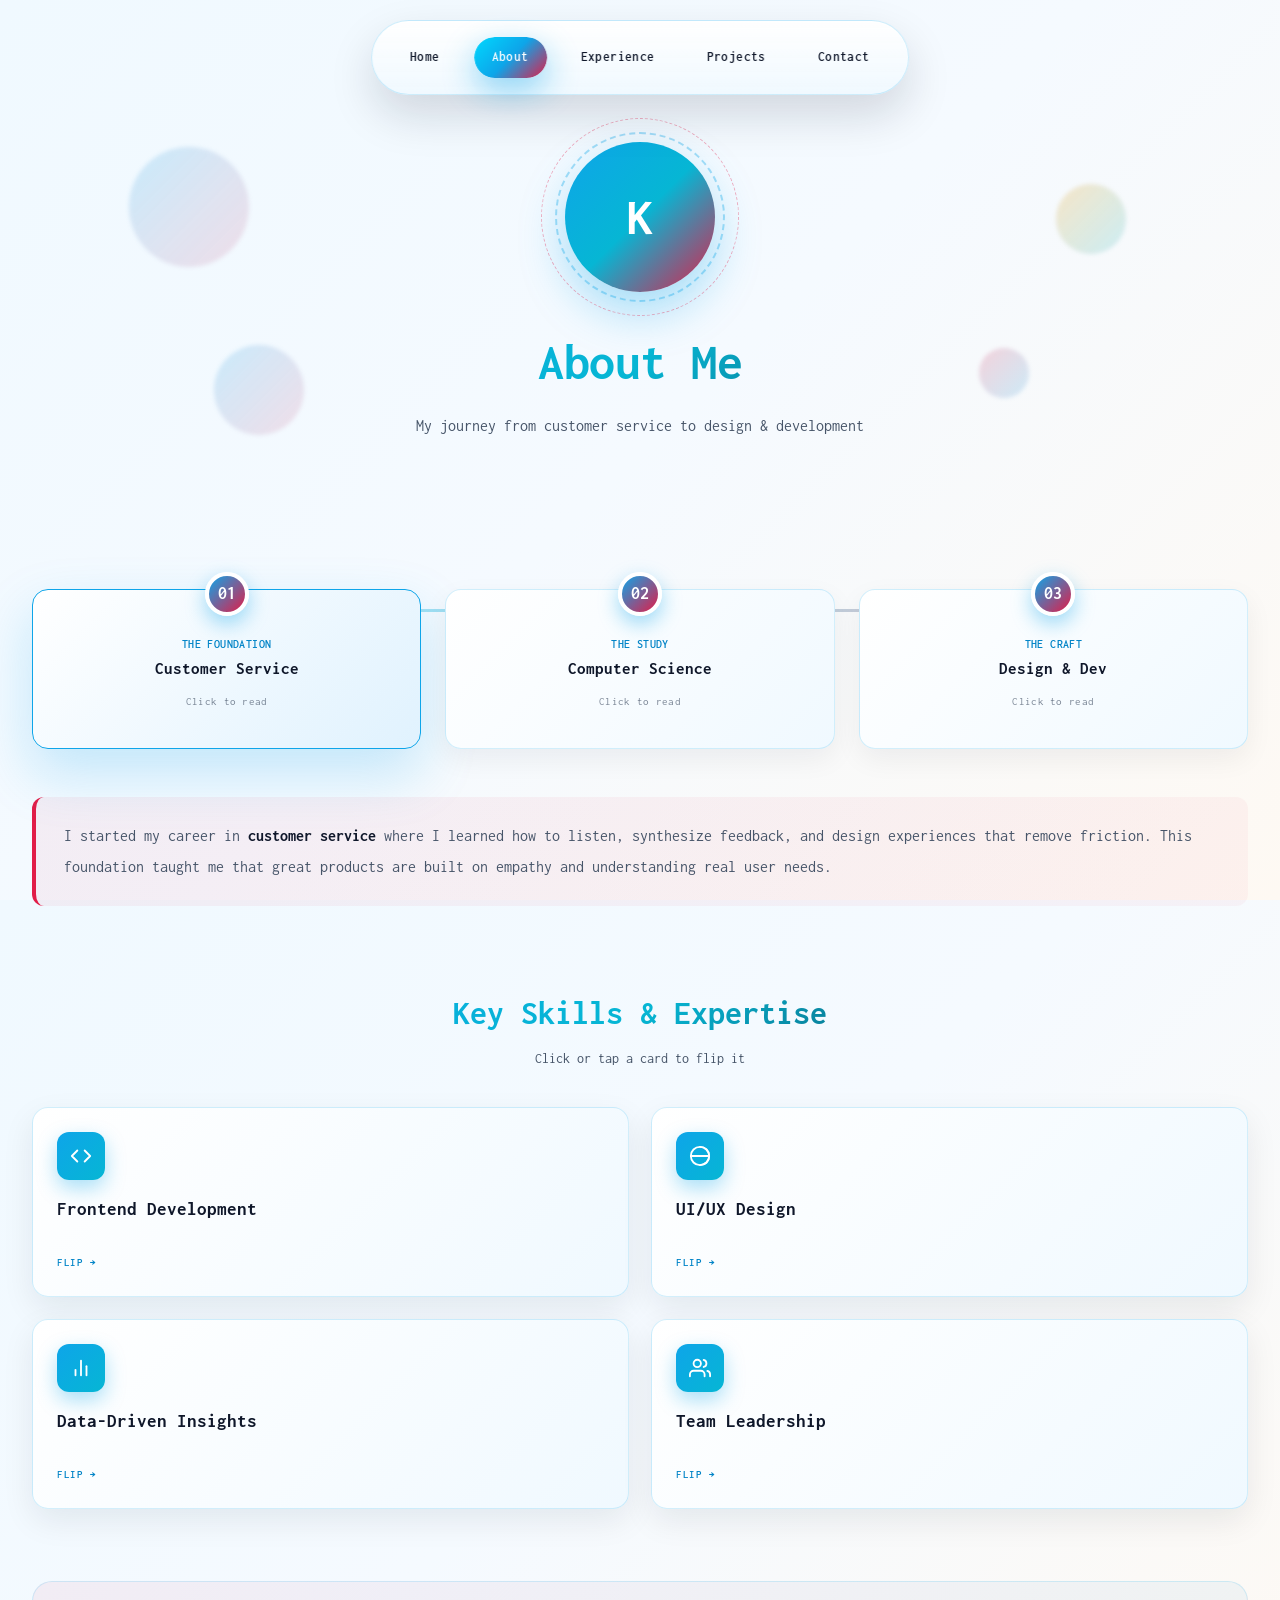
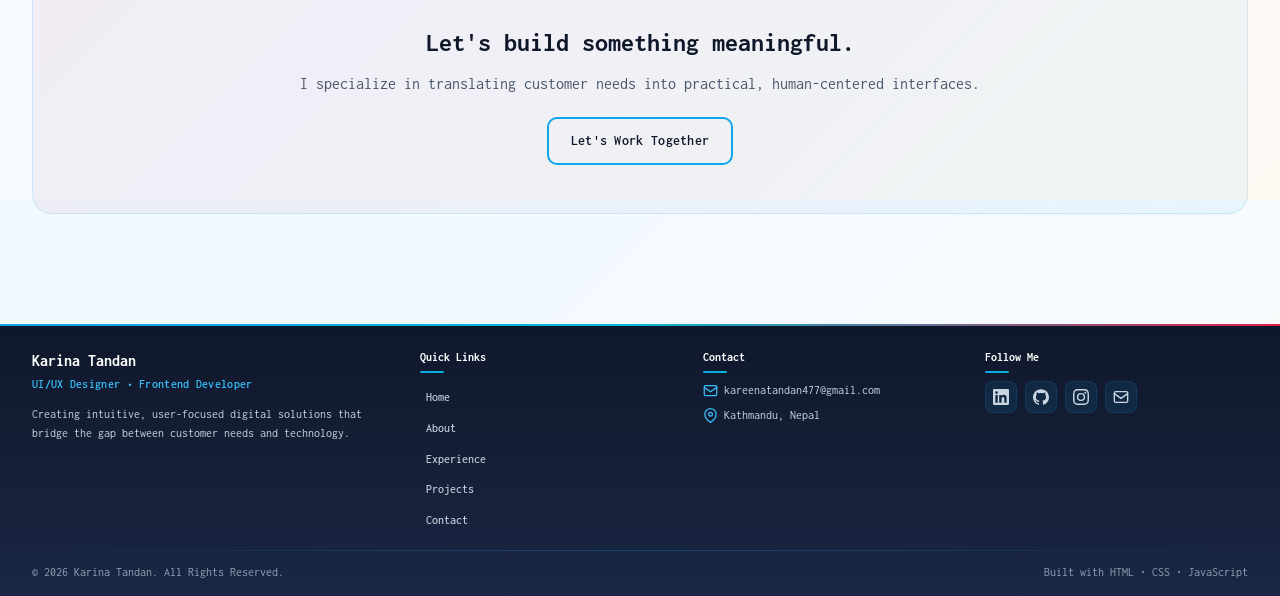
==== commit c5cf925c: "Update portfolio website" ====
--- a/about.html
+++ b/about.html
@@ -5,8 +5,8 @@
   <meta name="viewport" content="width=device-width,initial-scale=1" />
   <meta name="description" content="Learn about Karina Tandan — a UI/UX Designer and Front-End Developer. Discover her journey from customer service to design and development." />
   <title>About — Karina Tandan</title>
-  <link rel="icon" href="data:image/svg+xml,<svg xmlns='http://www.w3.org/2000/svg' viewBox='0 0 32 32'><rect width='32' height='32' rx='6' fill='%230EA5E9'/><text x='16' y='22' font-size='18' text-anchor='middle' fill='white' font-family='Fraunces,serif' font-weight='700'>K</text></svg>">
-  <link href="https://fonts.googleapis.com/css2?family=Fraunces:opsz,wght@9..144,600;9..144,700&family=Inter:wght@300;400;600&display=swap" rel="stylesheet">
+  <link rel="icon" href="data:image/svg+xml,<svg xmlns='http://www.w3.org/2000/svg' viewBox='0 0 32 32'><rect width='32' height='32' rx='6' fill='%230EA5E9'/><text x='16' y='22' font-size='18' text-anchor='middle' fill='white' font-family='Inconsolata,monospace' font-weight='700'>K</text></svg>">
+  <link href="https://fonts.googleapis.com/css2?family=Inconsolata:wght@300;400;600;700&display=swap" rel="stylesheet">
   <link rel="stylesheet" href="styles/main.css">
 
   <style>
@@ -22,7 +22,7 @@
     }
     .float-shape{
       position:absolute;border-radius:50%;
-      background:linear-gradient(135deg,rgba(14,165,233,0.18),rgba(236,72,153,0.15));
+      background:linear-gradient(135deg,rgba(14,165,233,0.18),rgba(225,29,72,0.12));
       filter:blur(2px);
       animation:floatY 8s ease-in-out infinite;
       will-change:transform;
@@ -32,7 +32,7 @@
       background:linear-gradient(135deg,rgba(245,158,11,0.22),rgba(6,182,212,0.18))}
     .float-shape.s3{width:90px;height:90px;bottom:12%;left:15%;animation-delay:3s}
     .float-shape.s4{width:50px;height:50px;bottom:22%;right:18%;animation-delay:2s;
-      background:linear-gradient(135deg,rgba(236,72,153,0.22),rgba(14,165,233,0.18))}
+      background:linear-gradient(135deg,rgba(225,29,72,0.18),rgba(14,165,233,0.18))}
 
     @keyframes floatY{
       0%,100%{transform:translateY(0) rotate(0deg)}
@@ -52,16 +52,16 @@
       animation:spin 18s linear infinite;
     }
     .avatar-orb::after{
-      inset:-24px;border:1px dashed rgba(236,72,153,0.35);
+      inset:-24px;border:1px dashed rgba(225,29,72,0.35);
       animation:spin 26s linear infinite reverse;
     }
     @keyframes spin{to{transform:rotate(360deg)}}
 
     .orb-core{
       width:100%;height:100%;border-radius:50%;
-      background:linear-gradient(135deg,#0EA5E9,#06B6D4 50%,#EC4899);
+      background:linear-gradient(135deg,#0EA5E9,#06B6D4 50%,var(--color-accent-warm));
       display:flex;align-items:center;justify-content:center;
-      color:#fff;font-family:Fraunces,serif;font-weight:700;font-size:52px;
+      color:#fff;font-family:Inconsolata,monospace;font-weight:700;font-size:52px;
       box-shadow:0 20px 45px rgba(14,165,233,0.35);
       transition:transform .4s cubic-bezier(.2,.9,.2,1);
     }
@@ -82,9 +82,12 @@
       position:relative;display:grid;grid-template-columns:repeat(3,1fr);
       gap:24px;padding:40px 0 20px;
     }
+    .journey-track > .milestone:nth-child(1){transition-delay:0.05s}
+    .journey-track > .milestone:nth-child(2){transition-delay:0.1s}
+    .journey-track > .milestone:nth-child(3){transition-delay:0.15s}
     .journey-track::before{
       content:"";position:absolute;top:60px;left:8%;right:8%;height:3px;
-      background:linear-gradient(90deg,#0EA5E9,#06B6D4,#EC4899);
+      background:linear-gradient(90deg,#0EA5E9,#06B6D4,var(--color-accent-warm));
       border-radius:3px;opacity:0.35;z-index:0;
     }
 
@@ -94,7 +97,7 @@
       border:1.5px solid rgba(14,165,233,0.18);
       border-radius:16px;padding:28px 22px 22px;
       text-align:center;cursor:pointer;
-      transition:transform .4s cubic-bezier(.2,.9,.2,1),box-shadow .3s ease,border-color .3s ease;
+      transition:transform .4s cubic-bezier(.2,.9,.2,1),box-shadow .3s ease,border-color .3s ease,opacity .6s ease;
       transform-style:preserve-3d;
       box-shadow:0 10px 28px rgba(15,23,42,0.06);
     }
@@ -111,13 +114,13 @@
 
     .milestone-dot{
       width:44px;height:44px;border-radius:50%;
-      background:linear-gradient(135deg,#0EA5E9,#EC4899);
+      background:linear-gradient(135deg,#0EA5E9,var(--color-accent-warm));
       color:#fff;font-weight:700;display:flex;align-items:center;justify-content:center;
       margin:-46px auto 14px;box-shadow:0 8px 20px rgba(14,165,233,0.4);
-      border:4px solid #fff;font-family:Fraunces,serif;font-size:18px;
+      border:4px solid #fff;font-family:Inconsolata,monospace;font-size:18px;
     }
     .milestone h4{
-      font-family:Fraunces,serif;color:var(--color-text-heading);
+      font-family:Inconsolata,monospace;color:var(--color-text-heading);
       font-size:17px;margin:0 0 4px;
     }
     .milestone .m-tag{
@@ -131,8 +134,8 @@
 
     .chapter-panel{
       margin-top:28px;
-      background:linear-gradient(135deg,rgba(14,165,233,0.06),rgba(236,72,153,0.05));
-      border-left:4px solid var(--color-accent);
+      background:linear-gradient(135deg,rgba(225,29,72,0.06),rgba(225,29,72,0.04));
+      border-left:4px solid var(--color-accent-warm);
       border-radius:12px;padding:0 28px;
       max-height:0;overflow:hidden;opacity:0;
       transition:max-height .5s ease,padding .5s ease,opacity .4s ease;
@@ -159,14 +162,19 @@
       display:grid;grid-template-columns:repeat(2,1fr);gap:22px;
       perspective:1200px;
     }
+    .skill-grid > .skill-card:nth-child(1){transition-delay:0.05s}
+    .skill-grid > .skill-card:nth-child(2){transition-delay:0.1s}
+    .skill-grid > .skill-card:nth-child(3){transition-delay:0.15s}
+    .skill-grid > .skill-card:nth-child(4){transition-delay:0.2s}
     .skill-card{
       position:relative;height:190px;
       transform-style:preserve-3d;
-      transition:transform .7s cubic-bezier(.2,.9,.2,1);
+      transition:transform .7s cubic-bezier(.2,.9,.2,1),box-shadow .25s ease,border-color .25s ease;
       cursor:pointer;
       touch-action: manipulation;
     }
     .skill-card.flipped{transform:rotateY(180deg)}
+    .skill-card:hover .skill-face{box-shadow:0 16px 40px rgba(14,165,233,0.15);border-color:rgba(14,165,233,0.35)}
 
     .skill-face{
       position:absolute;inset:0;
@@ -188,7 +196,7 @@
       box-shadow:0 8px 20px rgba(14,165,233,0.35);
     }
     .skill-front h5{
-      font-family:Fraunces,serif;color:var(--color-text-heading);
+      font-family:Inconsolata,monospace;color:var(--color-text-heading);
       font-size:19px;margin:0 0 6px;
     }
     .skill-front .flip-hint{
@@ -197,12 +205,12 @@
       margin-top:auto;
     }
     .skill-back{
-      background:linear-gradient(135deg,#0EA5E9 0%,#06B6D4 60%,#EC4899 100%);
+      background:linear-gradient(135deg,#0EA5E9 0%,#06B6D4 60%,var(--color-accent-warm) 100%);
       color:#fff;transform:rotateY(180deg);
       border-color:transparent;
     }
     .skill-back h5{
-      font-family:Fraunces,serif;color:#fff;
+      font-family:Inconsolata,monospace;color:#fff;
       font-size:17px;margin:0 0 10px;
     }
     .skill-back p{
@@ -212,12 +220,12 @@
 
     .about-cta{
       text-align:center;margin-top:72px;padding:40px 20px;
-      background:linear-gradient(135deg,rgba(14,165,233,0.08),rgba(236,72,153,0.06));
+      background:linear-gradient(135deg,rgba(225,29,72,0.06),rgba(14,165,233,0.06));
       border-radius:20px;
       border:1.5px solid rgba(14,165,233,0.15);
     }
     .about-cta h3{
-      font-family:Fraunces,serif;color:var(--color-text-heading);
+      font-family:Inconsolata,monospace;color:var(--color-text-heading);
       font-size:26px;margin-bottom:8px;
     }
     .about-cta p{color:var(--color-text-body);margin-bottom:20px}
@@ -226,7 +234,7 @@
       .journey-track{grid-template-columns:1fr;gap:40px}
       .journey-track::before{
         top:0;bottom:0;left:50%;right:auto;width:3px;height:auto;
-        background:linear-gradient(180deg,#0EA5E9,#06B6D4,#EC4899);
+        background:linear-gradient(180deg,#0EA5E9,#06B6D4,var(--color-accent-warm));
       }
       .skill-grid{grid-template-columns:1fr}
       .skill-card{height:200px}
@@ -242,11 +250,26 @@
   <header class="site-header">
     <nav class="capsule-nav" aria-label="Primary">
       <div class="nav-inner">
-        <a href="index.html" class="nav-link" title="Home">Home</a>
-        <a href="about.html" class="nav-link active" aria-current="page" title="About">About</a>
-        <a href="experience.html" class="nav-link" title="Experience">Experience</a>
-        <a href="projects.html" class="nav-link" title="Projects">Projects</a>
-        <a href="contact.html" class="nav-link" title="Contact">Contact</a>
+        <a href="index.html" class="nav-link" title="Home">
+  <span class="nav-icon"><svg width="16" height="16" viewBox="0 0 24 24" fill="none" stroke="currentColor" stroke-width="2" stroke-linecap="round" stroke-linejoin="round"><path d="M3 9l9-7 9 7v11a2 2 0 0 1-2 2H5a2 2 0 0 1-2-2z"/><polyline points="9 22 9 12 15 12 15 22"/></svg></span>
+  <span class="nav-label">Home</span>
+</a>
+        <a href="about.html" class="nav-link active" aria-current="page" title="About">
+  <span class="nav-icon"><svg width="16" height="16" viewBox="0 0 24 24" fill="none" stroke="currentColor" stroke-width="2" stroke-linecap="round" stroke-linejoin="round"><path d="M20 21v-2a4 4 0 0 0-4-4H8a4 4 0 0 0-4 4v2"/><circle cx="12" cy="7" r="4"/></svg></span>
+  <span class="nav-label">About</span>
+</a>
+        <a href="experience.html" class="nav-link" title="Experience">
+  <span class="nav-icon"><svg width="16" height="16" viewBox="0 0 24 24" fill="none" stroke="currentColor" stroke-width="2" stroke-linecap="round" stroke-linejoin="round"><rect x="2" y="7" width="20" height="14" rx="2" ry="2"/><path d="M16 21V5a2 2 0 0 0-2-2h-4a2 2 0 0 0-2 2v16"/></svg></span>
+  <span class="nav-label">Experience</span>
+</a>
+        <a href="projects.html" class="nav-link" title="Projects">
+  <span class="nav-icon"><svg width="16" height="16" viewBox="0 0 24 24" fill="none" stroke="currentColor" stroke-width="2" stroke-linecap="round" stroke-linejoin="round"><path d="M22 19a2 2 0 0 1-2 2H4a2 2 0 0 1-2-2V5a2 2 0 0 1 2-2h5l2 3h9a2 2 0 0 1 2 2z"/></svg></span>
+  <span class="nav-label">Projects</span>
+</a>
+        <a href="contact.html" class="nav-link" title="Contact">
+  <span class="nav-icon"><svg width="16" height="16" viewBox="0 0 24 24" fill="none" stroke="currentColor" stroke-width="2" stroke-linecap="round" stroke-linejoin="round"><path d="M4 4h16c1.1 0 2 .9 2 2v12c0 1.1-.9 2-2 2H4c-1.1 0-2-.9-2-2V6c0-1.1.9-2 2-2z"/><polyline points="22,6 12,13 2,6"/></svg></span>
+  <span class="nav-label">Contact</span>
+</a>
       </div>
     </nav>
   </header>
@@ -272,21 +295,21 @@
 
     <section class="journey" data-animate="entry-scale" aria-label="My journey">
       <div class="journey-track">
-        <div class="milestone" data-chapter="1" tabindex="0" role="button" aria-expanded="false">
+        <div class="milestone" data-animate="entry-scale" data-chapter="1" tabindex="0" role="button" aria-expanded="false">
           <div class="milestone-dot">01</div>
           <span class="m-tag">The Foundation</span>
           <h4>Customer Service</h4>
           <p class="hint">Click to read</p>
         </div>
 
-        <div class="milestone" data-chapter="2" tabindex="0" role="button" aria-expanded="false">
+        <div class="milestone" data-animate="entry-scale" data-chapter="2" tabindex="0" role="button" aria-expanded="false">
           <div class="milestone-dot">02</div>
           <span class="m-tag">The Study</span>
           <h4>Computer Science</h4>
           <p class="hint">Click to read</p>
         </div>
 
-        <div class="milestone" data-chapter="3" tabindex="0" role="button" aria-expanded="false">
+        <div class="milestone" data-animate="entry-scale" data-chapter="3" tabindex="0" role="button" aria-expanded="false">
           <div class="milestone-dot">03</div>
           <span class="m-tag">The Craft</span>
           <h4>Design &amp; Dev</h4>
@@ -308,7 +331,7 @@
       </div>
 
       <div class="skill-grid">
-        <div class="skill-card" tabindex="0" role="button" aria-label="Frontend Development">
+        <div class="skill-card" data-animate="entry-scale" tabindex="0" role="button" aria-label="Frontend Development">
           <div class="skill-face skill-front">
             <div class="skill-icon">
               <svg width="22" height="22" viewBox="0 0 24 24" fill="none" stroke="currentColor" stroke-width="2" stroke-linecap="round" stroke-linejoin="round"><polyline points="16 18 22 12 16 6"/><polyline points="8 6 2 12 8 18"/></svg>
@@ -322,7 +345,7 @@
           </div>
         </div>
 
-        <div class="skill-card" tabindex="0" role="button" aria-label="UI/UX Design">
+        <div class="skill-card" data-animate="entry-scale" tabindex="0" role="button" aria-label="UI/UX Design">
           <div class="skill-face skill-front">
             <div class="skill-icon">
               <svg width="22" height="22" viewBox="0 0 24 24" fill="none" stroke="currentColor" stroke-width="2" stroke-linecap="round" stroke-linejoin="round"><circle cx="12" cy="12" r="10"/><path d="M12 2a10 10 0 0 1 0 20"/><path d="M2 12h20"/></svg>
@@ -336,7 +359,7 @@
           </div>
         </div>
 
-        <div class="skill-card" tabindex="0" role="button" aria-label="Data-Driven Insights">
+        <div class="skill-card" data-animate="entry-scale" tabindex="0" role="button" aria-label="Data-Driven Insights">
           <div class="skill-face skill-front">
             <div class="skill-icon">
               <svg width="22" height="22" viewBox="0 0 24 24" fill="none" stroke="currentColor" stroke-width="2" stroke-linecap="round" stroke-linejoin="round"><line x1="18" y1="20" x2="18" y2="10"/><line x1="12" y1="20" x2="12" y2="4"/><line x1="6" y1="20" x2="6" y2="14"/></svg>
@@ -350,7 +373,7 @@
           </div>
         </div>
 
-        <div class="skill-card" tabindex="0" role="button" aria-label="Team Leadership">
+        <div class="skill-card" data-animate="entry-scale" tabindex="0" role="button" aria-label="Team Leadership">
           <div class="skill-face skill-front">
             <div class="skill-icon">
               <svg width="22" height="22" viewBox="0 0 24 24" fill="none" stroke="currentColor" stroke-width="2" stroke-linecap="round" stroke-linejoin="round"><path d="M17 21v-2a4 4 0 0 0-4-4H5a4 4 0 0 0-4 4v2"/><circle cx="9" cy="7" r="4"/><path d="M23 21v-2a4 4 0 0 0-3-3.87"/><path d="M16 3.13a4 4 0 0 1 0 7.75"/></svg>
--- a/styles/main.css
+++ b/styles/main.css
@@ -8,13 +8,17 @@
   --radius-pill: 36px;
   --color-accent-light: #38BDF8;
   --color-accent-dark: #0284C7;
+  --color-cat-dev: #047857;
+  --color-cat-lead: #92400E;
+  --color-cat-support: #7C3AED;
+  --color-accent-warm: #E11D48;
 }
 
 *{box-sizing:border-box}
 html,body{height:100%}
 body{
   margin:0;
-  font-family: Inter, system-ui, -apple-system, "Segoe UI", Roboto, "Helvetica Neue", Arial;
+  font-family: Inconsolata, monospace;
   background:linear-gradient(135deg, #F0F9FF 0%, #F5FAFF 50%, #FEF9F3 100%);
   color: var(--color-text-body);
   -webkit-font-smoothing:antialiased;
@@ -27,7 +31,7 @@
 
 
 .bubble-layer{position:absolute;inset:0;pointer-events:none;z-index:0;overflow:hidden}
-.bubble-layer .bubble{position:absolute;border-radius:50%;background:radial-gradient(circle at center,rgba(14,165,233,0.18),rgba(236,72,153,0.12) 48%,transparent 72%);filter:blur(12px);opacity:0.45;transform:translate3d(0,0,0)}
+.bubble-layer .bubble{position:absolute;border-radius:50%;background:radial-gradient(circle at center,rgba(14,165,233,0.18),rgba(225,29,72,0.1) 48%,transparent 72%);filter:blur(12px);opacity:0.45;transform:translate3d(0,0,0)}
 .bubble-layer .bubble.b1{width:220px;height:220px;top:8%;left:6%;animation:bubbleFloat 18s ease-in-out infinite}
 .bubble-layer .bubble.b2{width:160px;height:160px;top:24%;right:10%;animation:bubbleFloat 22s ease-in-out infinite reverse}
 .bubble-layer .bubble.b3{width:190px;height:190px;bottom:12%;left:16%;animation:bubbleFloat 20s ease-in-out infinite}
@@ -36,7 +40,7 @@
 @keyframes bubbleFloat{0%,100%{transform:translateY(0)}50%{transform:translateY(-18px)}}
 
 /* Typography */
-h1,h2,h3{font-family:Fraunces, Georgia, serif;color:var(--color-text-heading);margin:0}
+h1,h2,h3{font-family:Inconsolata, monospace;color:var(--color-text-heading);margin:0}
 h1{font-size:clamp(28px,5vw,56px);letter-spacing:0.6px}
 h2{font-size:20px}
 p{margin:0 0 1rem}
@@ -52,13 +56,16 @@
 /* Capsule Nav */
 .capsule-nav{position:fixed;left:50%;transform:translateX(-50%);top:20px;background:linear-gradient(180deg,rgba(255,255,255,0.98),rgba(240,249,255,0.96));padding:12px 16px;border-radius:50px;box-shadow:0 20px 45px rgba(15,23,42,0.15),inset 0 1px 0 rgba(255,255,255,0.9);z-index:60;backdrop-filter:blur(12px);border:1px solid rgba(14,165,233,0.2)}
 .nav-inner{display:flex;gap:16px;align-items:center;padding:4px}
-.nav-link{display:inline-flex;align-items:center;justify-content:center;padding:10px 18px;border-radius:32px;text-decoration:none;color:var(--color-text-heading);font-family:Fraunces,Georgia,serif;font-weight:600;font-size:13px;letter-spacing:0.4px;transition:all .3s cubic-bezier(.2,.9,.2,1);position:relative;overflow:hidden}
-.nav-link::before{content:"";position:absolute;inset:0;background:linear-gradient(135deg,#00D9FF,#0EA5E9,#EC4899);opacity:0;transition:opacity .3s ease;border-radius:32px;z-index:-1}
+.nav-link{display:inline-flex;align-items:center;justify-content:center;padding:10px 18px;border-radius:32px;text-decoration:none;color:var(--color-text-heading);font-family:Inconsolata,monospace;font-weight:600;font-size:13px;letter-spacing:0.4px;transition:all .3s cubic-bezier(.2,.9,.2,1);position:relative;overflow:hidden}
+.nav-link::before{content:"";position:absolute;inset:0;background:linear-gradient(135deg,#00D9FF,#0EA5E9,var(--color-accent-warm));opacity:0;transition:opacity .3s ease;border-radius:32px;z-index:-1}
 .nav-link:hover{color:#fff;transform:translateY(-3px);box-shadow:0 12px 24px rgba(14,165,233,0.35);letter-spacing:0.3px}
 .nav-link:hover::before{opacity:1}
 .nav-link:focus{outline:3px solid rgba(14,165,233,0.4);outline-offset:4px}
 .nav-link.active{color:#fff;box-shadow:0 12px 32px rgba(14,165,233,0.45)}
 .nav-link.active::before{opacity:1}
+.nav-icon{display:none}
+.nav-icon svg{width:16px;height:16px;display:block}
+.nav-label{display:inline}
 
 /* Back to Top Button */
 .back-to-top{position:fixed;bottom:32px;right:32px;width:48px;height:48px;border-radius:50%;background:linear-gradient(135deg,#0EA5E9,#06B6D4);color:#fff;border:none;cursor:pointer;display:flex;align-items:center;justify-content:center;box-shadow:0 8px 24px rgba(14,165,233,0.4);opacity:0;visibility:hidden;transform:translateY(16px);transition:all .35s cubic-bezier(.2,.9,.2,1);z-index:100}
@@ -66,23 +73,24 @@
 .back-to-top:hover{transform:translateY(-4px);box-shadow:0 12px 32px rgba(14,165,233,0.5)}
 .back-to-top:active{transform:translateY(-2px)}
 .back-to-top:focus-visible{outline:3px solid rgba(14,165,233,0.5);outline-offset:4px}
-.back-to-top svg{width:20px;height:20px;pointer-events:none}
+.back-to-top svg{width:20px;height:20px;pointer-events:none;transition:transform .2s ease-out}
+.back-to-top:hover svg{transform:translateY(-2px)}
 
 /* Footer */
 .site-footer{background:linear-gradient(180deg,#0F172A 0%,#1a2744 100%);color:#CBD5E1;padding:24px 0 0;margin:0;position:relative;overflow:hidden}
-.site-footer::before{content:"";position:absolute;top:0;left:0;right:0;height:2px;background:linear-gradient(90deg,#0EA5E9,#06B6D4,#EC4899,#F59E0B,#0EA5E9);background-size:200% 100%;animation:footerGradient 6s linear infinite}
+.site-footer::before{content:"";position:absolute;top:0;left:0;right:0;height:2px;background:linear-gradient(90deg,#0EA5E9,#06B6D4,var(--color-accent-warm),#F59E0B,#0EA5E9);background-size:200% 100%;animation:footerGradient 6s linear infinite}
 @keyframes footerGradient{0%{background-position:0% 50%}100%{background-position:200% 50%}}
 .footer-container{max-width:1350px;margin:0 auto;padding:0 32px}
 
 .footer-grid{display:grid;grid-template-columns:1.4fr 1fr 1fr 1fr;gap:20px;padding-bottom:16px}
 
 /* Footer — Brand column */
-.footer-brand .footer-name{font-family:Fraunces,Georgia,serif;font-size:16px;font-weight:700;color:#fff;margin:0 0 2px}
+.footer-brand .footer-name{font-family:Inconsolata,monospace;font-size:16px;font-weight:700;color:#fff;margin:0 0 2px}
 .footer-brand .footer-tagline{font-size:12px;color:var(--color-accent-light);font-weight:600;margin:0 0 10px;letter-spacing:0.3px}
 .footer-brand .footer-desc{font-size:12px;line-height:1.6;color:#CBD5E1;margin:0}
 
 /* Footer — Column titles */
-.footer-col-title{font-family:Fraunces,Georgia,serif;font-size:12px;font-weight:700;color:#fff;margin:0 0 8px;position:relative;padding-bottom:6px}
+.footer-col-title{font-family:Inconsolata,monospace;font-size:12px;font-weight:700;color:#fff;margin:0 0 8px;position:relative;padding-bottom:6px}
 .footer-col-title::after{content:"";position:absolute;bottom:0;left:0;width:24px;height:2px;background:linear-gradient(90deg,#0EA5E9,#06B6D4);border-radius:2px}
 
 /* Footer — Quick links */
@@ -159,6 +167,19 @@
 @keyframes slideInFromLeft{from{transform:translateX(-40px) scale(.98);opacity:0}to{transform:none;opacity:1}}
 @keyframes slideInFromRight{from{transform:translateX(40px) scale(.98);opacity:0}to{transform:none;opacity:1}}
 
+/* Stagger reveal delays */
+.exp-grid > .exp-card:nth-child(1),
+.featured-grid > .featured-item:nth-child(1) { transition-delay: 0.05s; }
+.exp-grid > .exp-card:nth-child(2),
+.featured-grid > .featured-item:nth-child(2) { transition-delay: 0.1s; }
+.exp-grid > .exp-card:nth-child(3),
+.featured-grid > .featured-item:nth-child(3) { transition-delay: 0.15s; }
+.summary-grid > .summary-card:nth-child(1) { transition-delay: 0.05s; }
+
+/* Social icon nudge */
+.footer-social-link svg{transition:transform .2s ease-out}
+.footer-social-link:hover svg{transform:translateY(-2px)}
+
 
 
 /* Contact */
@@ -185,11 +206,11 @@
 /* Featured items stacked layout */
 .featured-grid{display:flex;flex-direction:column;gap:20px;max-width:1050px;margin:0 auto}
 .featured-item{background:linear-gradient(135deg,#fff 0%,#F0F9FF 100%);padding:28px 36px;border-radius:18px;text-align:left;box-shadow:0 10px 28px rgba(15,23,42,0.08);transition:all .35s cubic-bezier(.2,.9,.2,1);border:1.5px solid rgba(14,165,233,0.15);position:relative;display:flex;align-items:center;justify-content:space-between;gap:28px}
-.featured-item::before{content:"";position:absolute;top:0;left:0;bottom:0;width:5px;background:linear-gradient(180deg,#00D9FF,#0EA5E9,#EC4899);transform:scaleY(0);transform-origin:center;transition:transform .35s ease;border-radius:4px 0 0 4px}
+.featured-item::before{content:"";position:absolute;top:0;left:0;bottom:0;width:5px;background:linear-gradient(180deg,#00D9FF,#0EA5E9,var(--color-accent-warm));transform:scaleY(0);transform-origin:center;transition:transform .35s ease;border-radius:4px 0 0 4px}
 .featured-item:hover::before{transform:scaleY(1)}
-.featured-item:hover{transform:translateX(6px);box-shadow:0 18px 45px rgba(14,165,233,0.18);background:linear-gradient(135deg,#FFFFFF 0%,#E0F2FE 100%);border-color:rgba(14,165,233,0.25)}
+.featured-item:hover{transform:translateX(6px) translateY(-3px);box-shadow:0 18px 45px rgba(14,165,233,0.18);background:linear-gradient(135deg,#FFFFFF 0%,#E0F2FE 100%);border-color:rgba(14,165,233,0.25)}
 .featured-item-content{flex:1}
-.featured-item h4{font-size:22px;margin:0 0 4px;color:var(--color-text-heading);font-weight:700;font-family:Fraunces,serif}
+.featured-item h4{font-size:22px;margin:0 0 4px;color:var(--color-text-heading);font-weight:700;font-family:Inconsolata,monospace}
 .featured-type{color:var(--color-secondary);font-size:14px;font-weight:600;margin:0 0 6px}
 .featured-desc{font-size:15px;color:var(--color-text-body);margin:0;line-height:1.6}
 .featured-item-action{flex-shrink:0}
@@ -201,7 +222,7 @@
 
 /* Button enhanced */
 .btn{display:inline-block;padding:11px 22px;border-radius:10px;background:transparent;border:2px solid var(--color-accent);color:var(--color-text-heading);text-decoration:none;font-weight:600;transition:all .3s cubic-bezier(.2,.9,.2,1);position:relative;overflow:hidden;font-size:14px;letter-spacing:0.3px}
-.btn::before{content:"";position:absolute;inset:0;background:linear-gradient(135deg,#00D9FF,#0EA5E9,#EC4899);transform:scaleX(0);transform-origin:left;transition:transform .3s ease;z-index:-1;border-radius:8px}
+.btn::before{content:"";position:absolute;inset:0;background:linear-gradient(135deg,#00D9FF,#0EA5E9,var(--color-accent-warm));transform:scaleX(0);transform-origin:left;transition:transform .3s ease;z-index:-1;border-radius:8px}
 .btn:hover{color:#fff;border-color:var(--color-accent);box-shadow:0 8px 20px rgba(14,165,233,0.4);transform:translateY(-3px);font-weight:700}
 .btn:hover::before{transform:scaleX(1)}
 
@@ -211,7 +232,7 @@
 
 /* Reduced motion preference */
 @media (prefers-reduced-motion:reduce){
-  *{animation-duration:0.001ms !important;animation-iteration-count:1 !important;transition-duration:0.001ms !important}
+  *{animation-duration:0.001ms !important;animation-iteration-count:1 !important;transition-duration:0.001ms !important;transition-delay:0s !important}
 }
 
 /* Responsive */
@@ -231,7 +252,10 @@
 }
 
 @media (max-width:600px){
-  .capsule-nav{width:calc(100% - 24px);top:12px;padding:8px 10px}
+  .capsule-nav{width:calc(100% - 24px);bottom:16px;top:auto;padding:8px 10px}
   .nav-inner{justify-content:space-around;gap:4px}
-  .nav-link{padding:6px 10px;font-size:12px}
-}
+  .nav-link{padding:8px;font-size:12px}
+  .nav-icon{display:inline-flex;align-items:center;justify-content:center;pointer-events:none}
+  .nav-icon svg{width:18px;height:18px}
+  .nav-label{display:none}
+}
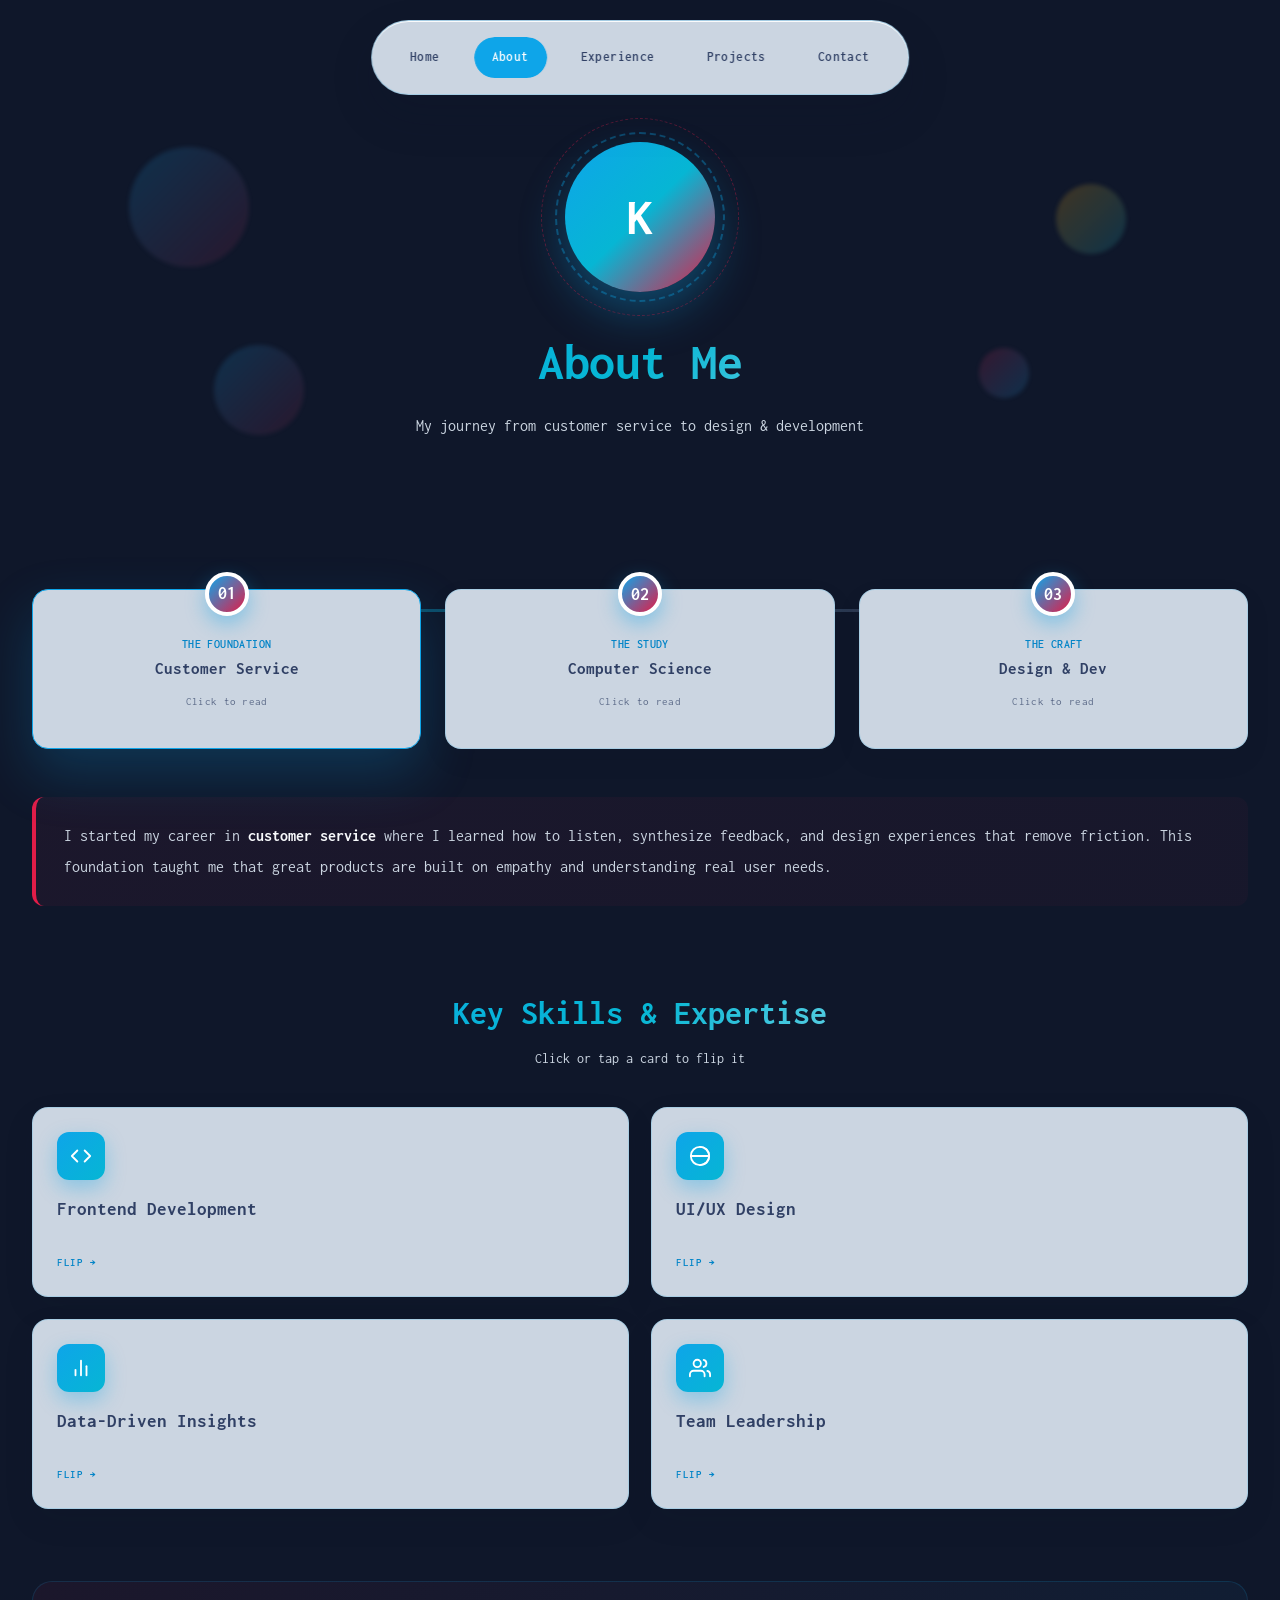
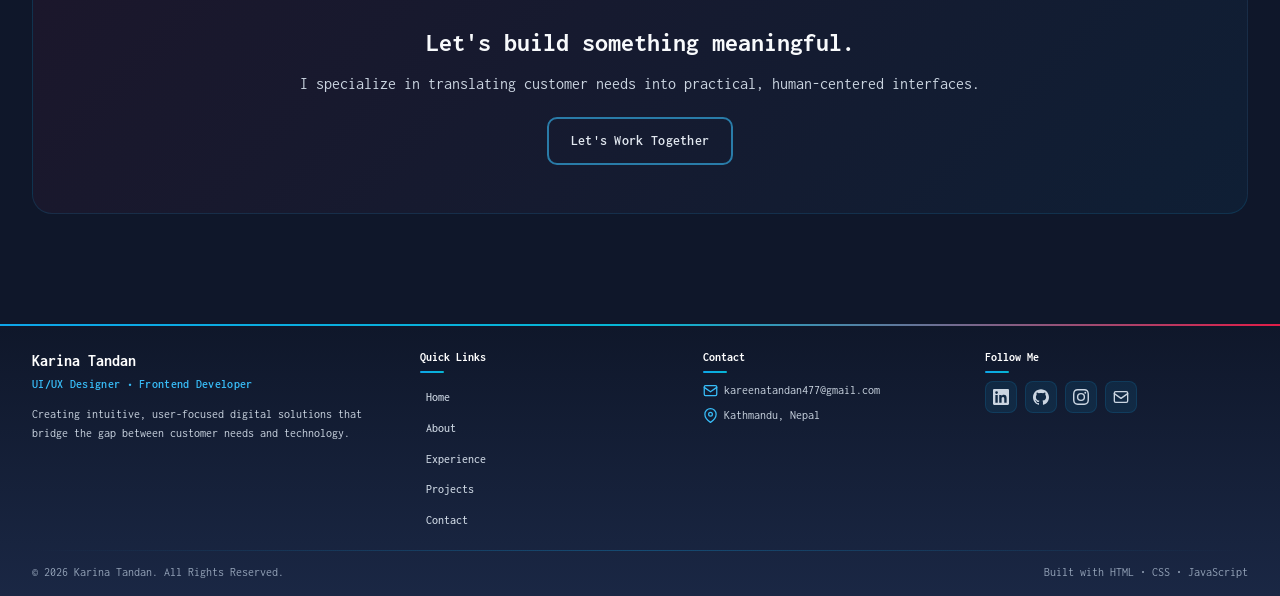
==== commit 96d9057f: "Update portfolio website" ====
--- a/about.html
+++ b/about.html
@@ -69,11 +69,11 @@
 
     .about-title{
       font-size:clamp(32px,5vw,52px);
-      background:linear-gradient(135deg,#0EA5E9 0%,#06B6D4 50%,#0F172A 100%);
+      background:linear-gradient(135deg,#0EA5E9 0%,#06B6D4 50%,#F8FAFC 100%);
       -webkit-background-clip:text;-webkit-text-fill-color:transparent;background-clip:text;
       letter-spacing:-0.5px;margin-bottom:10px;
     }
-    .about-sub{color:var(--color-text-body);font-size:16px;margin-bottom:0}
+    .about-sub{color:#CBD5E1;font-size:16px;margin-bottom:0}
 
     .journey{
       margin-top:70px;position:relative;
@@ -93,7 +93,7 @@
 
     .milestone{
       position:relative;z-index:1;
-      background:linear-gradient(135deg,#fff 0%,#F0F9FF 100%);
+      background:var(--color-card);
       border:1.5px solid rgba(14,165,233,0.18);
       border-radius:16px;padding:28px 22px 22px;
       text-align:center;cursor:pointer;
@@ -109,7 +109,7 @@
     .milestone.active{
       border-color:var(--color-accent);
       box-shadow:0 24px 55px rgba(14,165,233,0.22);
-      background:linear-gradient(135deg,#fff 0%,#E0F2FE 100%);
+      background:var(--color-card);
     }
 
     .milestone-dot{
@@ -144,19 +144,19 @@
       max-height:500px;padding:24px 28px;opacity:1;
     }
     .chapter-panel p{
-      color:var(--color-text-body);line-height:1.9;margin:0;
-    }
-    .chapter-panel strong{color:var(--color-text-heading)}
+      color:#CBD5E1;line-height:1.9;margin:0;
+    }
+    .chapter-panel strong{color:#F8FAFC}
 
     .skills-section{margin-top:80px}
     .skills-header{text-align:center;margin-bottom:36px}
     .skills-header h3{
       font-size:clamp(24px,3.5vw,34px);
-      background:linear-gradient(135deg,#0EA5E9 0%,#06B6D4 50%,#0F172A 100%);
+      background:linear-gradient(135deg,#0EA5E9 0%,#06B6D4 50%,#F8FAFC 100%);
       -webkit-background-clip:text;-webkit-text-fill-color:transparent;background-clip:text;
       margin-bottom:8px;
     }
-    .skills-header p{color:var(--color-text-body);font-size:14px;margin:0}
+    .skills-header p{color:#CBD5E1;font-size:14px;margin:0}
 
     .skill-grid{
       display:grid;grid-template-columns:repeat(2,1fr);gap:22px;
@@ -185,7 +185,7 @@
       box-shadow:0 12px 32px rgba(15,23,42,0.08);
     }
     .skill-front{
-      background:linear-gradient(135deg,#fff 0%,#F0F9FF 100%);
+      background:var(--color-card);
       align-items:flex-start;
     }
     .skill-icon{
@@ -225,10 +225,11 @@
       border:1.5px solid rgba(14,165,233,0.15);
     }
     .about-cta h3{
-      font-family:Inconsolata,monospace;color:var(--color-text-heading);
+      font-family:Inconsolata,monospace;color:#F8FAFC;
       font-size:26px;margin-bottom:8px;
     }
-    .about-cta p{color:var(--color-text-body);margin-bottom:20px}
+    .about-cta p{color:#CBD5E1;margin-bottom:20px}
+    .about-cta .btn{color:#E2E8F0;border-color:rgba(56,189,248,0.6)}
 
     @media (max-width:900px){
       .journey-track{grid-template-columns:1fr;gap:40px}
--- a/styles/main.css
+++ b/styles/main.css
@@ -1,10 +1,12 @@
 :root{
-  --color-bg: linear-gradient(135deg, #F0F9FF 0%, #F5FAFF 50%, #FEF9F3 100%);
+  --color-bg: rgb(15, 23, 42);
+  --color-card: rgb(203, 213, 225);
+  --color-text: rgb(48, 64, 101);
   --color-accent: #0EA5E9;
   --color-secondary: #06B6D4;
   --color-accent-2: #EC4899;
-  --color-text-heading: #0F172A;
-  --color-text-body: #475569;
+  --color-text-heading: var(--color-text);
+  --color-text-body: var(--color-text);
   --radius-pill: 36px;
   --color-accent-light: #38BDF8;
   --color-accent-dark: #0284C7;
@@ -19,7 +21,7 @@
 body{
   margin:0;
   font-family: Inconsolata, monospace;
-  background:linear-gradient(135deg, #F0F9FF 0%, #F5FAFF 50%, #FEF9F3 100%);
+  background:var(--color-bg);
   color: var(--color-text-body);
   -webkit-font-smoothing:antialiased;
   -moz-osx-font-smoothing:grayscale;
@@ -48,20 +50,21 @@
 main{width:100%;min-height:100vh;}
 .container{width:100%;max-width:1350px;margin:110px auto;padding:0 32px}
 .section-header{text-align:center;margin-bottom:48px}
-.section-header h2{font-size:clamp(28px,4vw,42px);margin-bottom:12px;background:linear-gradient(135deg,#0EA5E9 0%,#06B6D4 50%,#0F172A 100%);-webkit-background-clip:text;-webkit-text-fill-color:transparent;background-clip:text;font-weight:800;letter-spacing:-0.5px}
-.section-header p{font-size:16px;color:var(--color-text-body);max-width:640px;margin:0 auto}
+.section-header h2{font-size:clamp(28px,4vw,42px);margin-bottom:12px;  background:linear-gradient(135deg,#0EA5E9 0%,#06B6D4 50%,#F8FAFC 100%);-webkit-background-clip:text;-webkit-text-fill-color:transparent;background-clip:text;font-weight:800;letter-spacing:-0.5px}
+.section-header p{font-size:16px;color:#CBD5E1;max-width:640px;margin:0 auto}
 .section-action{margin-top:32px;text-align:center}
+.section-action .btn{color:#E2E8F0;border-color:rgba(56,189,248,0.6)}
 .button-row{display:flex;justify-content:center;gap:16px;margin-top:22px}
 
 /* Capsule Nav */
-.capsule-nav{position:fixed;left:50%;transform:translateX(-50%);top:20px;background:linear-gradient(180deg,rgba(255,255,255,0.98),rgba(240,249,255,0.96));padding:12px 16px;border-radius:50px;box-shadow:0 20px 45px rgba(15,23,42,0.15),inset 0 1px 0 rgba(255,255,255,0.9);z-index:60;backdrop-filter:blur(12px);border:1px solid rgba(14,165,233,0.2)}
+.capsule-nav{position:fixed;left:50%;transform:translateX(-50%);top:20px;background:var(--color-card);padding:12px 16px;border-radius:50px;box-shadow:0 20px 45px rgba(15,23,42,0.15),inset 0 1px 0 rgba(255,255,255,0.9);z-index:60;backdrop-filter:blur(12px);border:1px solid rgba(14,165,233,0.2)}
 .nav-inner{display:flex;gap:16px;align-items:center;padding:4px}
-.nav-link{display:inline-flex;align-items:center;justify-content:center;padding:10px 18px;border-radius:32px;text-decoration:none;color:var(--color-text-heading);font-family:Inconsolata,monospace;font-weight:600;font-size:13px;letter-spacing:0.4px;transition:all .3s cubic-bezier(.2,.9,.2,1);position:relative;overflow:hidden}
-.nav-link::before{content:"";position:absolute;inset:0;background:linear-gradient(135deg,#00D9FF,#0EA5E9,var(--color-accent-warm));opacity:0;transition:opacity .3s ease;border-radius:32px;z-index:-1}
-.nav-link:hover{color:#fff;transform:translateY(-3px);box-shadow:0 12px 24px rgba(14,165,233,0.35);letter-spacing:0.3px}
+.nav-link{display:inline-flex;align-items:center;justify-content:center;padding:10px 18px;border-radius:32px;text-decoration:none;color:var(--color-text-heading);font-family:Inconsolata,monospace;font-weight:600;font-size:13px;letter-spacing:0.4px;transition:all .25s ease;position:relative;overflow:hidden}
+.nav-link::before{content:"";position:absolute;inset:0;background:var(--color-accent);opacity:0;transition:opacity .25s ease;border-radius:32px;z-index:-1}
+.nav-link:hover{color:#fff}
 .nav-link:hover::before{opacity:1}
 .nav-link:focus{outline:3px solid rgba(14,165,233,0.4);outline-offset:4px}
-.nav-link.active{color:#fff;box-shadow:0 12px 32px rgba(14,165,233,0.45)}
+.nav-link.active{color:#fff}
 .nav-link.active::before{opacity:1}
 .nav-icon{display:none}
 .nav-icon svg{width:16px;height:16px;display:block}
@@ -155,14 +158,14 @@
 
 /* Experience cards */
 .exp-grid{display:grid;grid-template-columns:repeat(3,1fr);gap:22px;width:100%}
-.exp-card{background:linear-gradient(135deg,#fff 0%,#F0F9FF 100%);padding:28px;border-radius:16px;text-align:left;box-shadow:0 10px 30px rgba(15,23,42,0.08);opacity:0;transition:all .35s cubic-bezier(.2,.9,.2,1);border:1.5px solid rgba(14,165,233,0.15);position:relative;overflow:hidden;display:flex;flex-direction:column}
+.exp-card{background:var(--color-card);padding:28px;border-radius:16px;text-align:left;box-shadow:0 10px 30px rgba(15,23,42,0.08);opacity:0;transition:all .35s cubic-bezier(.2,.9,.2,1);border:1.5px solid rgba(14,165,233,0.15);position:relative;overflow:hidden;display:flex;flex-direction:column}
 .exp-card > p:last-of-type{margin-top:auto;padding-top:16px}
 .exp-card::before{content:"";position:absolute;top:0;left:-100%;width:100%;height:100%;background:linear-gradient(90deg,transparent,rgba(14,165,233,0.15),transparent);transition:left .6s ease;z-index:0}
 .exp-card:hover::before{left:100%}
 .exp-card.is-visible{opacity:1}
 .exp-card[data-direction="left"].is-visible{animation:slideInFromLeft .7s both}
 .exp-card[data-direction="right"].is-visible{animation:slideInFromRight .7s both}
-.exp-card:hover{transform:perspective(900px) rotateX(5deg) rotateY(-5deg) translateY(-10px);box-shadow:0 20px 50px rgba(14,165,233,0.2);background:linear-gradient(135deg,#FFFFFF 0%,#E0F2FE 100%);border-color:rgba(14,165,233,0.25)}
+.exp-card:hover{transform:perspective(900px) rotateX(5deg) rotateY(-5deg) translateY(-10px);box-shadow:0 20px 50px rgba(14,165,233,0.2);background:var(--color-card);border-color:rgba(14,165,233,0.25)}
 
 @keyframes slideInFromLeft{from{transform:translateX(-40px) scale(.98);opacity:0}to{transform:none;opacity:1}}
 @keyframes slideInFromRight{from{transform:translateX(40px) scale(.98);opacity:0}to{transform:none;opacity:1}}
@@ -185,19 +188,21 @@
 /* Contact */
 .contact-wrap{position:relative;display:flex;justify-content:center}
 .contact-frame{position:relative;width:100%;max-width:1100px}
-.contact-frame::before{content:"";position:absolute;inset:8px;background:transparent;border-radius:16px;border:2px solid rgba(14,165,233,0.15);transform:translate(12px,12px);z-index:0}
-.contact-card{position:relative;background:linear-gradient(135deg,#fff 0%,#F0F9FF 100%);padding:36px;border-radius:16px;box-shadow:0 14px 45px rgba(15,23,42,0.1);z-index:1;border:1.5px solid rgba(14,165,233,0.15);transition:all .3s ease}
-.contact-card:hover{box-shadow:0 24px 60px rgba(14,165,233,0.15);border-color:rgba(14,165,233,0.25);background:linear-gradient(135deg,#FFFFFF 0%,#E0F2FE 100%)}
+.contact-card{position:relative;background:linear-gradient(135deg,rgba(225,29,72,0.06),rgba(14,165,233,0.06));padding:36px;border-radius:20px;box-shadow:none;z-index:1;border:1.5px solid rgba(14,165,233,0.15);transition:all .3s ease;text-align:center}
+.contact-card:hover{box-shadow:none;border-color:rgba(14,165,233,0.25);background:linear-gradient(135deg,rgba(225,29,72,0.06),rgba(14,165,233,0.06))}
+.contact-card h2{font-family:Inconsolata,monospace;color:#F8FAFC;font-size:26px;margin-bottom:8px}
+.contact-card p{color:#CBD5E1}
+.contact-card .btn{color:#E2E8F0;border-color:rgba(56,189,248,0.6)}
 
 /* Landing page sections */
 .section-divider{height:2px;background:linear-gradient(90deg,transparent,rgba(14,165,233,0.25),transparent);margin:80px 0;opacity:0.8}
 
 /* Summary cards grid */
 .summary-grid{display:grid;grid-template-columns:1fr;gap:32px;margin-bottom:40px}
-.summary-card{background:linear-gradient(135deg,#fff 0%,#F0F9FF 100%);padding:40px;border-radius:16px;box-shadow:0 12px 35px rgba(15,23,42,0.08);transition:all .35s cubic-bezier(.2,.9,.2,1);border:1.5px solid rgba(14,165,233,0.15);position:relative;overflow:hidden}
+.summary-card{background:var(--color-card);padding:40px;border-radius:16px;box-shadow:0 12px 35px rgba(15,23,42,0.08);transition:all .35s cubic-bezier(.2,.9,.2,1);border:1.5px solid rgba(14,165,233,0.15);position:relative;overflow:hidden}
 .summary-card::before{content:"";position:absolute;top:-50%;right:-50%;width:300px;height:300px;background:radial-gradient(circle,rgba(14,165,233,0.12),transparent);border-radius:50%;transition:all .8s ease;opacity:0}
 .summary-card:hover::before{top:-20%;right:-20%;opacity:1}
-.summary-card:hover{transform:translateY(-10px);box-shadow:0 24px 60px rgba(14,165,233,0.15);background:linear-gradient(135deg,#FFFFFF 0%,#E0F2FE 100%);border-color:rgba(14,165,233,0.25)}
+.summary-card:hover{transform:translateY(-10px);box-shadow:0 24px 60px rgba(14,165,233,0.15);background:var(--color-card);border-color:rgba(14,165,233,0.25)}
 .summary-content{position:relative;z-index:1}
 .summary-card h3{font-size:24px;margin-bottom:12px;color:var(--color-text-heading)}
 .summary-card p{color:var(--color-text-body);line-height:1.8;margin:0 0 16px}
@@ -205,10 +210,10 @@
 
 /* Featured items stacked layout */
 .featured-grid{display:flex;flex-direction:column;gap:20px;max-width:1050px;margin:0 auto}
-.featured-item{background:linear-gradient(135deg,#fff 0%,#F0F9FF 100%);padding:28px 36px;border-radius:18px;text-align:left;box-shadow:0 10px 28px rgba(15,23,42,0.08);transition:all .35s cubic-bezier(.2,.9,.2,1);border:1.5px solid rgba(14,165,233,0.15);position:relative;display:flex;align-items:center;justify-content:space-between;gap:28px}
+.featured-item{background:var(--color-card);padding:28px 36px;border-radius:18px;text-align:left;box-shadow:0 10px 28px rgba(15,23,42,0.08);transition:all .35s cubic-bezier(.2,.9,.2,1);border:1.5px solid rgba(14,165,233,0.15);position:relative;display:flex;align-items:center;justify-content:space-between;gap:28px}
 .featured-item::before{content:"";position:absolute;top:0;left:0;bottom:0;width:5px;background:linear-gradient(180deg,#00D9FF,#0EA5E9,var(--color-accent-warm));transform:scaleY(0);transform-origin:center;transition:transform .35s ease;border-radius:4px 0 0 4px}
 .featured-item:hover::before{transform:scaleY(1)}
-.featured-item:hover{transform:translateX(6px) translateY(-3px);box-shadow:0 18px 45px rgba(14,165,233,0.18);background:linear-gradient(135deg,#FFFFFF 0%,#E0F2FE 100%);border-color:rgba(14,165,233,0.25)}
+.featured-item:hover{transform:translateX(6px) translateY(-3px);box-shadow:0 18px 45px rgba(14,165,233,0.18);background:var(--color-card);border-color:rgba(14,165,233,0.25)}
 .featured-item-content{flex:1}
 .featured-item h4{font-size:22px;margin:0 0 4px;color:var(--color-text-heading);font-weight:700;font-family:Inconsolata,monospace}
 .featured-type{color:var(--color-secondary);font-size:14px;font-weight:600;margin:0 0 6px}
@@ -252,9 +257,9 @@
 }
 
 @media (max-width:600px){
-  .capsule-nav{width:calc(100% - 24px);bottom:16px;top:auto;padding:8px 10px}
-  .nav-inner{justify-content:space-around;gap:4px}
-  .nav-link{padding:8px;font-size:12px}
+  .capsule-nav{width:auto;max-width:calc(100% - 24px);left:50%;transform:translateX(-50%);bottom:16px;top:auto;padding:8px 10px}
+  .nav-inner{justify-content:center;gap:2px}
+  .nav-link{padding:8px 9px;font-size:12px}
   .nav-icon{display:inline-flex;align-items:center;justify-content:center;pointer-events:none}
   .nav-icon svg{width:18px;height:18px}
   .nav-label{display:none}
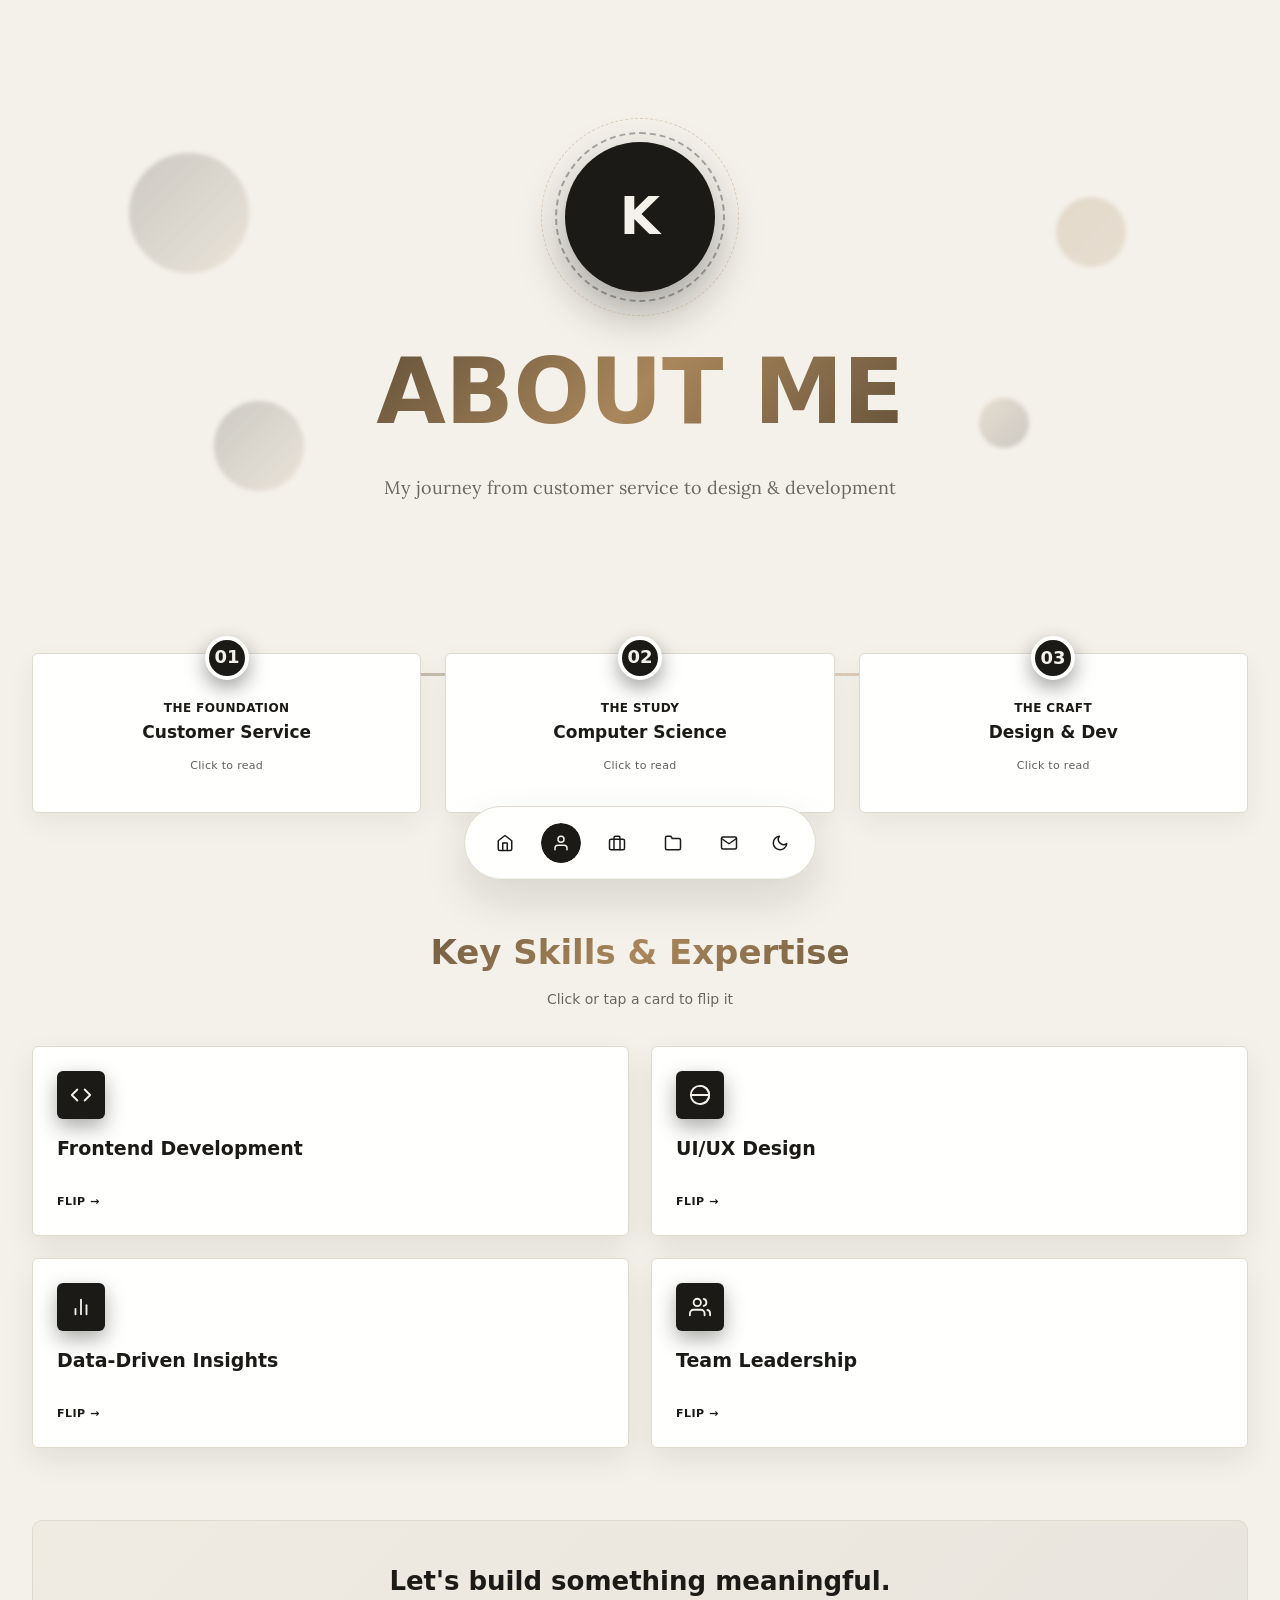
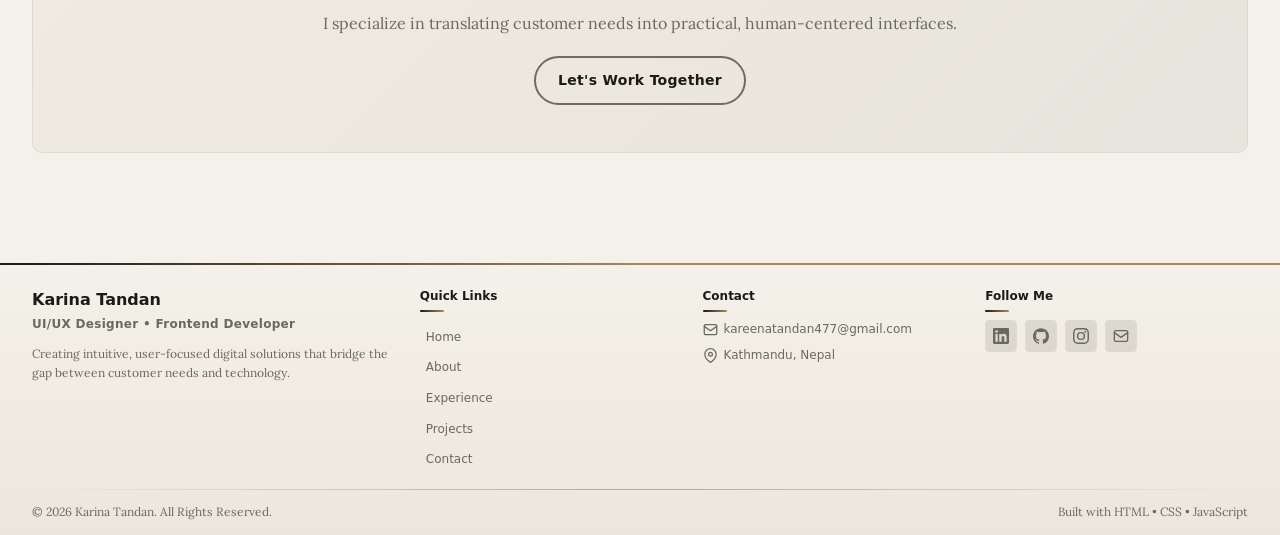
==== commit 318cd1dd: "Update all website pages" ====
--- a/about.html
+++ b/about.html
@@ -5,8 +5,12 @@
   <meta name="viewport" content="width=device-width,initial-scale=1" />
   <meta name="description" content="Learn about Karina Tandan — a UI/UX Designer and Front-End Developer. Discover her journey from customer service to design and development." />
   <title>About — Karina Tandan</title>
-  <link rel="icon" href="data:image/svg+xml,<svg xmlns='http://www.w3.org/2000/svg' viewBox='0 0 32 32'><rect width='32' height='32' rx='6' fill='%230EA5E9'/><text x='16' y='22' font-size='18' text-anchor='middle' fill='white' font-family='Inconsolata,monospace' font-weight='700'>K</text></svg>">
-  <link href="https://fonts.googleapis.com/css2?family=Inconsolata:wght@300;400;600;700&display=swap" rel="stylesheet">
+  <script>document.documentElement.setAttribute('data-theme', localStorage.getItem('theme') || 'light');</script>
+  <link rel="stylesheet" href="styles/theme.css">
+  <link rel="icon" href="data:image/svg+xml,<svg xmlns='http://www.w3.org/2000/svg' viewBox='0 0 32 32'><rect width='32' height='32' rx='6' fill='%23111111'/><text x='16' y='22' font-size='18' text-anchor='middle' fill='white' font-family='Inconsolata,monospace' font-weight='700'>K</text></svg>">
+  <link href="https://api.fontshare.com/v2/css?f[]=general-sans@300,400,500,600,700&display=swap" rel="stylesheet">
+  <link rel="preconnect" href="https://fonts.googleapis.com">
+  <link href="https://fonts.googleapis.com/css2?family=Lora:ital,wght@0,400;0,500;1,400&display=swap" rel="stylesheet">
   <link rel="stylesheet" href="styles/main.css">
 
   <style>
@@ -22,17 +26,17 @@
     }
     .float-shape{
       position:absolute;border-radius:50%;
-      background:linear-gradient(135deg,rgba(14,165,233,0.18),rgba(225,29,72,0.12));
+      background:linear-gradient(135deg,color-mix(in srgb,var(--ink) 18%,transparent),color-mix(in srgb,var(--accent) 12%,transparent));
       filter:blur(2px);
       animation:floatY 8s ease-in-out infinite;
       will-change:transform;
     }
     .float-shape.s1{width:120px;height:120px;top:10%;left:8%;animation-delay:0s}
     .float-shape.s2{width:70px;height:70px;top:20%;right:10%;animation-delay:1.5s;
-      background:linear-gradient(135deg,rgba(245,158,11,0.22),rgba(6,182,212,0.18))}
+      background:linear-gradient(135deg,color-mix(in srgb,var(--accent) 22%,transparent),color-mix(in srgb,var(--accent) 18%,transparent))}
     .float-shape.s3{width:90px;height:90px;bottom:12%;left:15%;animation-delay:3s}
     .float-shape.s4{width:50px;height:50px;bottom:22%;right:18%;animation-delay:2s;
-      background:linear-gradient(135deg,rgba(225,29,72,0.18),rgba(14,165,233,0.18))}
+      background:linear-gradient(135deg,color-mix(in srgb,var(--accent) 18%,transparent),color-mix(in srgb,var(--ink) 18%,transparent))}
 
     @keyframes floatY{
       0%,100%{transform:translateY(0) rotate(0deg)}
@@ -48,32 +52,32 @@
     .avatar-orb::before,
     .avatar-orb::after{
       content:"";position:absolute;inset:-10px;border-radius:50%;
-      border:2px dashed rgba(14,165,233,0.35);
+      border:2px dashed color-mix(in srgb,var(--ink) 35%,transparent);
       animation:spin 18s linear infinite;
     }
     .avatar-orb::after{
-      inset:-24px;border:1px dashed rgba(225,29,72,0.35);
+      inset:-24px;border:1px dashed color-mix(in srgb,var(--accent) 35%,transparent);
       animation:spin 26s linear infinite reverse;
     }
     @keyframes spin{to{transform:rotate(360deg)}}
 
     .orb-core{
       width:100%;height:100%;border-radius:50%;
-      background:linear-gradient(135deg,#0EA5E9,#06B6D4 50%,var(--color-accent-warm));
+      background:var(--color-accent);
       display:flex;align-items:center;justify-content:center;
-      color:#fff;font-family:Inconsolata,monospace;font-weight:700;font-size:52px;
-      box-shadow:0 20px 45px rgba(14,165,233,0.35);
+      color:var(--bg);font-family:var(--font-heading);font-weight:700;font-size:52px;
+      box-shadow:0 20px 45px rgba(17,17,17,0.35);
       transition:transform .4s cubic-bezier(.2,.9,.2,1);
     }
     .avatar-orb:hover .orb-core{transform:scale(1.08) rotate(-6deg)}
 
     .about-title{
-      font-size:clamp(32px,5vw,52px);
-      background:linear-gradient(135deg,#0EA5E9 0%,#06B6D4 50%,#F8FAFC 100%);
+      font-size:clamp(48px,9vw,90px);
+      background:linear-gradient(135deg,var(--ink) 0%,var(--accent) 50%,var(--ink) 100%);
       -webkit-background-clip:text;-webkit-text-fill-color:transparent;background-clip:text;
-      letter-spacing:-0.5px;margin-bottom:10px;
-    }
-    .about-sub{color:#CBD5E1;font-size:16px;margin-bottom:0}
+      letter-spacing:-0.5px;margin-bottom:10px;text-transform:uppercase;font-weight:800;
+    }
+    .about-sub{color:var(--ink-soft);font-size:18px;margin-bottom:0}
 
     .journey{
       margin-top:70px;position:relative;
@@ -82,45 +86,53 @@
       position:relative;display:grid;grid-template-columns:repeat(3,1fr);
       gap:24px;padding:40px 0 20px;
     }
-    .journey-track > .milestone:nth-child(1){transition-delay:0.05s}
-    .journey-track > .milestone:nth-child(2){transition-delay:0.1s}
-    .journey-track > .milestone:nth-child(3){transition-delay:0.15s}
+    .journey-track > .milestone-col:nth-child(1){transition-delay:0.05s}
+    .journey-track > .milestone-col:nth-child(2){transition-delay:0.1s}
+    .journey-track > .milestone-col:nth-child(3){transition-delay:0.15s}
     .journey-track::before{
       content:"";position:absolute;top:60px;left:8%;right:8%;height:3px;
-      background:linear-gradient(90deg,#0EA5E9,#06B6D4,var(--color-accent-warm));
+      background:linear-gradient(90deg,var(--ink),var(--accent),var(--color-accent-warm));
       border-radius:3px;opacity:0.35;z-index:0;
+      transition:opacity .3s ease;
+    }
+    .journey.has-open .journey-track::before{
+      opacity:0;
+    }
+
+    .milestone-col{
+      display:flex;flex-direction:column;
     }
 
     .milestone{
       position:relative;z-index:1;
       background:var(--color-card);
-      border:1.5px solid rgba(14,165,233,0.18);
-      border-radius:16px;padding:28px 22px 22px;
+      border:1.5px solid var(--line);
+      border-radius:6px;padding:28px 22px 22px;
       text-align:center;cursor:pointer;
-      transition:transform .4s cubic-bezier(.2,.9,.2,1),box-shadow .3s ease,border-color .3s ease,opacity .6s ease;
+      transition:transform .4s cubic-bezier(.2,.9,.2,1),box-shadow .3s ease,border-color .3s ease;
       transform-style:preserve-3d;
-      box-shadow:0 10px 28px rgba(15,23,42,0.06);
+      box-shadow:0 10px 28px rgba(17,17,17,0.06);
     }
     .milestone:hover{
       transform:translateY(-8px) rotateX(4deg);
-      box-shadow:0 24px 55px rgba(14,165,233,0.18);
-      border-color:rgba(14,165,233,0.35);
+      box-shadow:0 24px 55px rgba(17,17,17,0.18);
+      border-color:color-mix(in srgb,var(--ink) 35%,transparent);
     }
     .milestone.active{
       border-color:var(--color-accent);
-      box-shadow:0 24px 55px rgba(14,165,233,0.22);
+      box-shadow:0 24px 55px rgba(17,17,17,0.22);
       background:var(--color-card);
     }
 
     .milestone-dot{
       width:44px;height:44px;border-radius:50%;
-      background:linear-gradient(135deg,#0EA5E9,var(--color-accent-warm));
-      color:#fff;font-weight:700;display:flex;align-items:center;justify-content:center;
-      margin:-46px auto 14px;box-shadow:0 8px 20px rgba(14,165,233,0.4);
-      border:4px solid #fff;font-family:Inconsolata,monospace;font-size:18px;
+      background:var(--color-accent);
+      color:var(--bg);font-weight:700;display:flex;align-items:center;justify-content:center;
+      margin:-46px auto 14px;box-shadow:0 8px 20px rgba(17,17,17,0.4);
+      border:4px solid var(--color-card);font-family:var(--font-heading);font-size:18px;
     }
     .milestone h4{
-      font-family:Inconsolata,monospace;color:var(--color-text-heading);
+      font-family:var(--font-heading);color:var(--color-text-heading);
       font-size:17px;margin:0 0 4px;
     }
     .milestone .m-tag{
@@ -133,30 +145,30 @@
     }
 
     .chapter-panel{
-      margin-top:28px;
-      background:linear-gradient(135deg,rgba(225,29,72,0.06),rgba(225,29,72,0.04));
+      margin-top:12px;
+      background:linear-gradient(135deg,color-mix(in srgb,var(--accent) 6%,transparent),color-mix(in srgb,var(--accent) 4%,transparent));
       border-left:4px solid var(--color-accent-warm);
-      border-radius:12px;padding:0 28px;
+      border-radius:6px;padding:0 20px;
       max-height:0;overflow:hidden;opacity:0;
       transition:max-height .5s ease,padding .5s ease,opacity .4s ease;
     }
     .chapter-panel.open{
-      max-height:500px;padding:24px 28px;opacity:1;
+      max-height:500px;padding:20px;opacity:1;
     }
     .chapter-panel p{
-      color:#CBD5E1;line-height:1.9;margin:0;
-    }
-    .chapter-panel strong{color:#F8FAFC}
+      color:var(--ink-soft);line-height:1.9;margin:0;font-size:14px;
+    }
+    .chapter-panel strong{color:var(--ink)}
 
     .skills-section{margin-top:80px}
     .skills-header{text-align:center;margin-bottom:36px}
     .skills-header h3{
       font-size:clamp(24px,3.5vw,34px);
-      background:linear-gradient(135deg,#0EA5E9 0%,#06B6D4 50%,#F8FAFC 100%);
+      background:linear-gradient(135deg,var(--ink) 0%,var(--accent) 50%,var(--ink) 100%);
       -webkit-background-clip:text;-webkit-text-fill-color:transparent;background-clip:text;
       margin-bottom:8px;
     }
-    .skills-header p{color:#CBD5E1;font-size:14px;margin:0}
+    .skills-header p{color:var(--ink-soft);font-size:14px;margin:0}
 
     .skill-grid{
       display:grid;grid-template-columns:repeat(2,1fr);gap:22px;
@@ -174,29 +186,29 @@
       touch-action: manipulation;
     }
     .skill-card.flipped{transform:rotateY(180deg)}
-    .skill-card:hover .skill-face{box-shadow:0 16px 40px rgba(14,165,233,0.15);border-color:rgba(14,165,233,0.35)}
+    .skill-card:hover .skill-face{box-shadow:0 16px 40px rgba(17,17,17,0.15);border-color:rgba(17,17,17,0.35)}
 
     .skill-face{
       position:absolute;inset:0;
-      border-radius:16px;padding:24px;
+      border-radius:6px;padding:24px;
       backface-visibility:hidden;-webkit-backface-visibility:hidden;
       display:flex;flex-direction:column;justify-content:center;
-      border:1.5px solid rgba(14,165,233,0.18);
-      box-shadow:0 12px 32px rgba(15,23,42,0.08);
+      border:1.5px solid var(--line);
+      box-shadow:0 12px 32px rgba(17,17,17,0.08);
     }
     .skill-front{
       background:var(--color-card);
       align-items:flex-start;
     }
     .skill-icon{
-      width:48px;height:48px;border-radius:12px;
-      background:linear-gradient(135deg,#0EA5E9,#06B6D4);
+      width:48px;height:48px;border-radius:6px;
+      background:var(--color-accent);
       display:flex;align-items:center;justify-content:center;
-      color:#fff;margin-bottom:14px;
-      box-shadow:0 8px 20px rgba(14,165,233,0.35);
+      color:var(--bg);margin-bottom:14px;
+      box-shadow:0 8px 20px rgba(17,17,17,0.35);
     }
     .skill-front h5{
-      font-family:Inconsolata,monospace;color:var(--color-text-heading);
+      font-family:var(--font-heading);color:var(--color-text-heading);
       font-size:19px;margin:0 0 6px;
     }
     .skill-front .flip-hint{
@@ -205,37 +217,38 @@
       margin-top:auto;
     }
     .skill-back{
-      background:linear-gradient(135deg,#0EA5E9 0%,#06B6D4 60%,var(--color-accent-warm) 100%);
-      color:#fff;transform:rotateY(180deg);
+      background:var(--color-accent);
+      color:var(--bg);transform:rotateY(180deg);
       border-color:transparent;
     }
     .skill-back h5{
-      font-family:Inconsolata,monospace;color:#fff;
+      font-family:var(--font-heading);color:var(--bg);
       font-size:17px;margin:0 0 10px;
     }
     .skill-back p{
-      color:rgba(255,255,255,0.95);font-size:13.5px;
+      color:color-mix(in srgb,var(--bg) 82%,transparent);font-size:13.5px;
       line-height:1.65;margin:0;
     }
 
     .about-cta{
       text-align:center;margin-top:72px;padding:40px 20px;
-      background:linear-gradient(135deg,rgba(225,29,72,0.06),rgba(14,165,233,0.06));
-      border-radius:20px;
-      border:1.5px solid rgba(14,165,233,0.15);
+      background:linear-gradient(135deg,color-mix(in srgb,var(--accent) 6%,transparent),color-mix(in srgb,var(--ink) 6%,transparent));
+      border-radius:10px;
+      border:1.5px solid var(--line);
     }
     .about-cta h3{
-      font-family:Inconsolata,monospace;color:#F8FAFC;
+      font-family:var(--font-heading);color:var(--ink);
       font-size:26px;margin-bottom:8px;
     }
-    .about-cta p{color:#CBD5E1;margin-bottom:20px}
-    .about-cta .btn{color:#E2E8F0;border-color:rgba(56,189,248,0.6)}
+    .about-cta p{color:var(--ink-soft);margin-bottom:20px}
+    .about-cta .btn{color:var(--ink);border-color:color-mix(in srgb,var(--ink) 60%,transparent)}
+    .about-cta .btn:hover{color:var(--bg);border-color:var(--color-accent)}
 
     @media (max-width:900px){
       .journey-track{grid-template-columns:1fr;gap:40px}
       .journey-track::before{
         top:0;bottom:0;left:50%;right:auto;width:3px;height:auto;
-        background:linear-gradient(180deg,#0EA5E9,#06B6D4,var(--color-accent-warm));
+        background:linear-gradient(180deg,var(--ink),var(--accent),var(--color-accent-warm));
       }
       .skill-grid{grid-template-columns:1fr}
       .skill-card{height:200px}
@@ -271,6 +284,9 @@
   <span class="nav-icon"><svg width="16" height="16" viewBox="0 0 24 24" fill="none" stroke="currentColor" stroke-width="2" stroke-linecap="round" stroke-linejoin="round"><path d="M4 4h16c1.1 0 2 .9 2 2v12c0 1.1-.9 2-2 2H4c-1.1 0-2-.9-2-2V6c0-1.1.9-2 2-2z"/><polyline points="22,6 12,13 2,6"/></svg></span>
   <span class="nav-label">Contact</span>
 </a>
+        <button id="theme-toggle" aria-label="Toggle dark mode" class="theme-toggle">
+          <svg width="18" height="18" viewBox="0 0 24 24" fill="none" stroke="currentColor" stroke-width="2" stroke-linecap="round" stroke-linejoin="round" aria-hidden="true"><path d="M21 12.79A9 9 0 1 1 11.21 3 7 7 0 0 0 21 12.79z"/></svg>
+        </button>
       </div>
     </nav>
   </header>
@@ -296,32 +312,43 @@
 
     <section class="journey" data-animate="entry-scale" aria-label="My journey">
       <div class="journey-track">
-        <div class="milestone" data-animate="entry-scale" data-chapter="1" tabindex="0" role="button" aria-expanded="false">
-          <div class="milestone-dot">01</div>
-          <span class="m-tag">The Foundation</span>
-          <h4>Customer Service</h4>
-          <p class="hint">Click to read</p>
-        </div>
-
-        <div class="milestone" data-animate="entry-scale" data-chapter="2" tabindex="0" role="button" aria-expanded="false">
-          <div class="milestone-dot">02</div>
-          <span class="m-tag">The Study</span>
-          <h4>Computer Science</h4>
-          <p class="hint">Click to read</p>
-        </div>
-
-        <div class="milestone" data-animate="entry-scale" data-chapter="3" tabindex="0" role="button" aria-expanded="false">
-          <div class="milestone-dot">03</div>
-          <span class="m-tag">The Craft</span>
-          <h4>Design &amp; Dev</h4>
-          <p class="hint">Click to read</p>
-        </div>
-      </div>
-
-      <div class="chapter-panel" id="chapter-panel" aria-live="polite">
-        <p id="chapter-text">
-          I started my career in customer service where I learned how to listen, synthesize feedback, and design experiences that remove friction. This foundation taught me that great products are built on empathy and understanding real user needs.
-        </p>
+
+        <div class="milestone-col" data-chapter="1" data-animate="entry-scale">
+          <div class="milestone" tabindex="0" role="button" aria-expanded="false">
+            <div class="milestone-dot">01</div>
+            <span class="m-tag">The Foundation</span>
+            <h4>Customer Service</h4>
+            <p class="hint">Click to read</p>
+          </div>
+          <div class="chapter-panel">
+            <p>I started my career in <strong>customer service</strong> where I learned how to listen, synthesize feedback, and design experiences that remove friction. This foundation taught me that great products are built on empathy and understanding real user needs.</p>
+          </div>
+        </div>
+
+        <div class="milestone-col" data-chapter="2" data-animate="entry-scale">
+          <div class="milestone" tabindex="0" role="button" aria-expanded="false">
+            <div class="milestone-dot">02</div>
+            <span class="m-tag">The Study</span>
+            <h4>Computer Science</h4>
+            <p class="hint">Click to read</p>
+          </div>
+          <div class="chapter-panel">
+            <p>I studied <strong>Computer Science</strong> and began pairing my customer-first mindset with technical fundamentals — algorithms, systems thinking, and problem-solving — that let me speak fluently with both users and engineers.</p>
+          </div>
+        </div>
+
+        <div class="milestone-col" data-chapter="3" data-animate="entry-scale">
+          <div class="milestone" tabindex="0" role="button" aria-expanded="false">
+            <div class="milestone-dot">03</div>
+            <span class="m-tag">The Craft</span>
+            <h4>Design &amp; Dev</h4>
+            <p class="hint">Click to read</p>
+          </div>
+          <div class="chapter-panel">
+            <p>I transitioned into <strong>front-end development and UI/UX design</strong> — building interfaces with React, crafting intuitive user flows, and using Tableau and CRM systems to turn data into product decisions. <strong>I specialize in translating customer needs into practical interfaces that are accessible, fast, and human-centered.</strong></p>
+          </div>
+        </div>
+
       </div>
     </section>
 
@@ -399,9 +426,6 @@
   </main>
 
 
-  <button type="button" class="back-to-top" id="backToTop" aria-label="Back to top">
-    <svg width="20" height="20" viewBox="0 0 24 24" fill="none" stroke="currentColor" stroke-width="2" stroke-linecap="round" stroke-linejoin="round"><path d="M18 15l-6-6-6 6"/></svg>
-  </button>
   <footer class="site-footer" role="contentinfo">
     <div class="footer-container">
       <div class="footer-grid">
@@ -465,49 +489,37 @@
 
   <script>
     (function(){
-      var chapters = {
-        "1": "I started my career in <strong>customer service</strong> where I learned how to listen, synthesize feedback, and design experiences that remove friction. This foundation taught me that great products are built on empathy and understanding real user needs.",
-        "2": "I studied <strong>Computer Science</strong> and began pairing my customer-first mindset with technical fundamentals — algorithms, systems thinking, and problem-solving — that let me speak fluently with both users and engineers.",
-        "3": "I transitioned into <strong>front-end development and UI/UX design</strong> — building interfaces with React, crafting intuitive user flows, and using Tableau and CRM systems to turn data into product decisions. <strong>I specialize in translating customer needs into practical interfaces that are accessible, fast, and human-centered.</strong>"
-      };
-
-      var milestones = document.querySelectorAll('.milestone');
-      var panel = document.getElementById('chapter-panel');
-      var text  = document.getElementById('chapter-text');
-      var currentChapter = null;
-
-      function openChapter(id, el){
-        if(currentChapter === id){
-          panel.classList.remove('open');
-          el.classList.remove('active');
-          el.setAttribute('aria-expanded','false');
-          currentChapter = null;
-          return;
+      var columns = document.querySelectorAll('.milestone-col');
+      var journey = document.querySelector('.journey');
+
+      columns.forEach(function(col){
+        var card = col.querySelector('.milestone');
+        var panel = col.querySelector('.chapter-panel');
+
+        function toggle(){
+          var isOpen = panel.classList.contains('open');
+          columns.forEach(function(c){
+            c.querySelector('.chapter-panel').classList.remove('open');
+            var cd = c.querySelector('.milestone');
+            cd.classList.remove('active');
+            cd.setAttribute('aria-expanded','false');
+          });
+          if(!isOpen){
+            panel.classList.add('open');
+            card.classList.add('active');
+            card.setAttribute('aria-expanded','true');
+          }
+          journey.classList.toggle('has-open', !isOpen);
         }
-        milestones.forEach(function(m){
-          m.classList.remove('active');
-          m.setAttribute('aria-expanded','false');
-        });
-        el.classList.add('active');
-        el.setAttribute('aria-expanded','true');
-        text.innerHTML = chapters[id];
-        panel.classList.add('open');
-        currentChapter = id;
-      }
-
-      milestones.forEach(function(m){
-        m.addEventListener('click', function(){
-          openChapter(m.getAttribute('data-chapter'), m);
-        });
-        m.addEventListener('keydown', function(e){
+
+        card.addEventListener('click', toggle);
+        card.addEventListener('keydown', function(e){
           if(e.key === 'Enter' || e.key === ' '){
             e.preventDefault();
-            openChapter(m.getAttribute('data-chapter'), m);
+            toggle();
           }
         });
       });
-
-      if(milestones[0]) openChapter('1', milestones[0]);
 
       document.querySelectorAll('.skill-card').forEach(function(card){
         card.addEventListener('click', function(){
@@ -546,5 +558,6 @@
       });
     })();
   </script>
+  <script src="scripts/theme.js"></script>
 </body>
 </html>
--- a/styles/theme.css
+++ b/styles/theme.css
@@ -0,0 +1,92 @@
+/* ================================================================
+   THEME — Light / Dark variables + shared toggle styles
+   Loaded first in <head> (after the no-flash init script).
+   ================================================================ */
+
+:root {
+  --bg: #F4F1EA;
+  --bg-soft: #ECE7DC;
+  --ink: #1B1A17;
+  --ink-soft: #6B685F;
+  --line: #DEDACD;
+  --accent: #A9865B;
+  --accent-soft: #E7DCC6;
+  --card: #FFFFFE;
+  color-scheme: light;
+}
+
+[data-theme="dark"] {
+  --bg: #1A1815;
+  --bg-soft: #242019;
+  --ink: #F4F1EA;
+  --ink-soft: #A8A296;
+  --line: #3A362E;
+  --accent: #C9A876;
+  --accent-soft: #3A3226;
+  --card: #211E19;
+  color-scheme: dark;
+}
+
+/* Legacy tokens used across main.css / hero.css / inline styles,
+   remapped so dark mode applies everywhere. */
+:root,
+[data-theme="dark"] {
+  --color-bg: var(--bg);
+  --color-card: var(--card);
+  --color-text: var(--ink);
+  --color-text-heading: var(--ink);
+  --color-text-body: var(--ink);
+  --color-accent: var(--ink);
+  --color-accent-dark: var(--ink);
+  --color-accent-2: var(--accent);
+  --color-accent-light: var(--accent-soft);
+  --color-accent-warm: var(--accent);
+  --color-secondary: var(--accent);
+  --color-border: var(--line);
+  --color-cat-dev: var(--accent);
+  --color-cat-lead: var(--accent);
+  --color-cat-support: var(--accent);
+  --color-success: var(--accent);
+  --color-error: #B3542E;
+}
+
+body {
+  background: var(--bg);
+  color: var(--ink);
+  transition: background 0.3s ease, color 0.3s ease;
+}
+
+/* ================================================================
+   Theme toggle
+   ================================================================ */
+.theme-toggle {
+  background: none;
+  border: none;
+  cursor: pointer;
+  padding: 6px;
+  display: inline-flex;
+  align-items: center;
+  justify-content: center;
+  line-height: 0;
+  color: var(--ink);
+  border-radius: 50%;
+  transition: color 0.3s ease, transform 0.3s ease;
+}
+.theme-toggle svg {
+  width: 18px;
+  height: 18px;
+  pointer-events: none;
+}
+.theme-toggle:hover {
+  transform: rotate(-12deg) scale(1.12);
+}
+
+/* ================================================================
+   Dark-mode overrides for a few fixed-color bits
+   ================================================================ */
+[data-theme="dark"] .form-message.success {
+  color: #8FA96A;
+}
+[data-theme="dark"] .form-message.error {
+  color: #E08A76;
+}
--- a/styles/main.css
+++ b/styles/main.css
@@ -1,26 +1,14 @@
 :root{
-  --color-bg: rgb(15, 23, 42);
-  --color-card: rgb(203, 213, 225);
-  --color-text: rgb(48, 64, 101);
-  --color-accent: #0EA5E9;
-  --color-secondary: #06B6D4;
-  --color-accent-2: #EC4899;
-  --color-text-heading: var(--color-text);
-  --color-text-body: var(--color-text);
   --radius-pill: 36px;
-  --color-accent-light: #38BDF8;
-  --color-accent-dark: #0284C7;
-  --color-cat-dev: #047857;
-  --color-cat-lead: #92400E;
-  --color-cat-support: #7C3AED;
-  --color-accent-warm: #E11D48;
+  --font-heading: 'General Sans','Space Grotesk',system-ui,sans-serif;
+  --font-body: 'General Sans',system-ui,sans-serif;
 }
 
 *{box-sizing:border-box}
 html,body{height:100%}
 body{
   margin:0;
-  font-family: Inconsolata, monospace;
+  font-family: var(--font-body);
   background:var(--color-bg);
   color: var(--color-text-body);
   -webkit-font-smoothing:antialiased;
@@ -33,7 +21,7 @@
 
 
 .bubble-layer{position:absolute;inset:0;pointer-events:none;z-index:0;overflow:hidden}
-.bubble-layer .bubble{position:absolute;border-radius:50%;background:radial-gradient(circle at center,rgba(14,165,233,0.18),rgba(225,29,72,0.1) 48%,transparent 72%);filter:blur(12px);opacity:0.45;transform:translate3d(0,0,0)}
+.bubble-layer .bubble{position:absolute;border-radius:50%;background:radial-gradient(circle at center,color-mix(in srgb,var(--ink) 18%,transparent),color-mix(in srgb,var(--accent) 10%,transparent) 48%,transparent 72%);filter:blur(12px);opacity:0.45;transform:translate3d(0,0,0)}
 .bubble-layer .bubble.b1{width:220px;height:220px;top:8%;left:6%;animation:bubbleFloat 18s ease-in-out infinite}
 .bubble-layer .bubble.b2{width:160px;height:160px;top:24%;right:10%;animation:bubbleFloat 22s ease-in-out infinite reverse}
 .bubble-layer .bubble.b3{width:190px;height:190px;bottom:12%;left:16%;animation:bubbleFloat 20s ease-in-out infinite}
@@ -42,87 +30,83 @@
 @keyframes bubbleFloat{0%,100%{transform:translateY(0)}50%{transform:translateY(-18px)}}
 
 /* Typography */
-h1,h2,h3{font-family:Inconsolata, monospace;color:var(--color-text-heading);margin:0}
+h1,h2,h3{font-family:var(--font-heading);color:var(--color-text-heading);margin:0}
 h1{font-size:clamp(28px,5vw,56px);letter-spacing:0.6px}
 h2{font-size:20px}
 p{margin:0 0 1rem}
+p, .tl-points li, .impact-list li{font-family:'Lora',Georgia,serif;font-weight:400}
+.hero-role,.featured-type,.proj-type,.impact-title,.tl-company,.footer-tagline,.hint,.filter-label,.icebreaker-label,.contact-socials-label,.social-card-name,.skills-header p{font-family:var(--font-body)}
 
 main{width:100%;min-height:100vh;}
 .container{width:100%;max-width:1350px;margin:110px auto;padding:0 32px}
 .section-header{text-align:center;margin-bottom:48px}
-.section-header h2{font-size:clamp(28px,4vw,42px);margin-bottom:12px;  background:linear-gradient(135deg,#0EA5E9 0%,#06B6D4 50%,#F8FAFC 100%);-webkit-background-clip:text;-webkit-text-fill-color:transparent;background-clip:text;font-weight:800;letter-spacing:-0.5px}
-.section-header p{font-size:16px;color:#CBD5E1;max-width:640px;margin:0 auto}
+.section-header h2{font-size:clamp(28px,4vw,42px);margin-bottom:12px;  background:linear-gradient(135deg,var(--ink) 0%,var(--accent) 50%,var(--ink) 100%);-webkit-background-clip:text;-webkit-text-fill-color:transparent;background-clip:text;font-weight:800;letter-spacing:-0.5px}
+.section-header p{font-size:16px;color:var(--ink-soft);max-width:640px;margin:0 auto}
 .section-action{margin-top:32px;text-align:center}
-.section-action .btn{color:#E2E8F0;border-color:rgba(56,189,248,0.6)}
+.section-action .btn{color:var(--ink);border-color:color-mix(in srgb,var(--ink) 60%,transparent)}
+.section-action .btn:hover{color:var(--bg);border-color:var(--color-accent)}
 .button-row{display:flex;justify-content:center;gap:16px;margin-top:22px}
 
 /* Capsule Nav */
-.capsule-nav{position:fixed;left:50%;transform:translateX(-50%);top:20px;background:var(--color-card);padding:12px 16px;border-radius:50px;box-shadow:0 20px 45px rgba(15,23,42,0.15),inset 0 1px 0 rgba(255,255,255,0.9);z-index:60;backdrop-filter:blur(12px);border:1px solid rgba(14,165,233,0.2)}
+.capsule-nav{position:fixed;left:50%;transform:translateX(-50%);bottom:20px;background:var(--color-card);padding:12px 16px;border-radius:50px;box-shadow:0 20px 45px rgba(17,17,17,0.12),inset 0 -1px 0 rgba(17,17,17,0.06);z-index:60;backdrop-filter:blur(12px);border:1px solid var(--line)}
 .nav-inner{display:flex;gap:16px;align-items:center;padding:4px}
-.nav-link{display:inline-flex;align-items:center;justify-content:center;padding:10px 18px;border-radius:32px;text-decoration:none;color:var(--color-text-heading);font-family:Inconsolata,monospace;font-weight:600;font-size:13px;letter-spacing:0.4px;transition:all .25s ease;position:relative;overflow:hidden}
-.nav-link::before{content:"";position:absolute;inset:0;background:var(--color-accent);opacity:0;transition:opacity .25s ease;border-radius:32px;z-index:-1}
-.nav-link:hover{color:#fff}
+.nav-link{display:inline-flex;align-items:center;justify-content:center;padding:10px;border-radius:50%;text-decoration:none;color:var(--color-text-heading);font-family:var(--font-heading);font-weight:600;font-size:13px;letter-spacing:0.4px;transition:all .25s ease;position:relative;overflow:hidden;width:40px;height:40px}
+.nav-link::before{content:"";position:absolute;inset:0;background:var(--color-accent);opacity:0;transition:opacity .25s ease;border-radius:50%;z-index:-1}
+.nav-link:hover{color:var(--bg)}
 .nav-link:hover::before{opacity:1}
-.nav-link:focus{outline:3px solid rgba(14,165,233,0.4);outline-offset:4px}
-.nav-link.active{color:#fff}
+.nav-link:focus{outline:3px solid color-mix(in srgb,var(--ink) 40%,transparent);outline-offset:4px}
+.nav-link.active{color:var(--bg)}
 .nav-link.active::before{opacity:1}
-.nav-icon{display:none}
-.nav-icon svg{width:16px;height:16px;display:block}
-.nav-label{display:inline}
-
-/* Back to Top Button */
-.back-to-top{position:fixed;bottom:32px;right:32px;width:48px;height:48px;border-radius:50%;background:linear-gradient(135deg,#0EA5E9,#06B6D4);color:#fff;border:none;cursor:pointer;display:flex;align-items:center;justify-content:center;box-shadow:0 8px 24px rgba(14,165,233,0.4);opacity:0;visibility:hidden;transform:translateY(16px);transition:all .35s cubic-bezier(.2,.9,.2,1);z-index:100}
-.back-to-top.is-visible{opacity:1;visibility:visible;transform:translateY(0)}
-.back-to-top:hover{transform:translateY(-4px);box-shadow:0 12px 32px rgba(14,165,233,0.5)}
-.back-to-top:active{transform:translateY(-2px)}
-.back-to-top:focus-visible{outline:3px solid rgba(14,165,233,0.5);outline-offset:4px}
-.back-to-top svg{width:20px;height:20px;pointer-events:none;transition:transform .2s ease-out}
-.back-to-top:hover svg{transform:translateY(-2px)}
+.nav-icon{display:inline-flex;align-items:center;justify-content:center;pointer-events:none}
+.nav-icon svg{width:18px;height:18px;display:block}
+.nav-label{display:none}
+
+/* Back to Top Button removed */
 
 /* Footer */
-.site-footer{background:linear-gradient(180deg,#0F172A 0%,#1a2744 100%);color:#CBD5E1;padding:24px 0 0;margin:0;position:relative;overflow:hidden}
-.site-footer::before{content:"";position:absolute;top:0;left:0;right:0;height:2px;background:linear-gradient(90deg,#0EA5E9,#06B6D4,var(--color-accent-warm),#F59E0B,#0EA5E9);background-size:200% 100%;animation:footerGradient 6s linear infinite}
+.site-footer{background:linear-gradient(180deg,var(--bg) 0%,var(--bg-soft) 100%);color:var(--ink-soft);padding:24px 0 0;margin:0;position:relative;overflow:hidden}
+.site-footer::before{content:"";position:absolute;top:0;left:0;right:0;height:2px;background:linear-gradient(90deg,var(--ink),var(--accent),var(--accent),var(--accent),var(--ink));background-size:200% 100%;animation:footerGradient 6s linear infinite}
 @keyframes footerGradient{0%{background-position:0% 50%}100%{background-position:200% 50%}}
 .footer-container{max-width:1350px;margin:0 auto;padding:0 32px}
 
 .footer-grid{display:grid;grid-template-columns:1.4fr 1fr 1fr 1fr;gap:20px;padding-bottom:16px}
 
 /* Footer — Brand column */
-.footer-brand .footer-name{font-family:Inconsolata,monospace;font-size:16px;font-weight:700;color:#fff;margin:0 0 2px}
-.footer-brand .footer-tagline{font-size:12px;color:var(--color-accent-light);font-weight:600;margin:0 0 10px;letter-spacing:0.3px}
-.footer-brand .footer-desc{font-size:12px;line-height:1.6;color:#CBD5E1;margin:0}
+.footer-brand .footer-name{font-family:var(--font-heading);font-size:16px;font-weight:700;color:var(--ink);margin:0 0 2px}
+.footer-brand .footer-tagline{font-size:12px;color:var(--ink-soft);font-weight:600;margin:0 0 10px;letter-spacing:0.3px}
+.footer-brand .footer-desc{font-size:12px;line-height:1.6;color:var(--ink-soft);margin:0}
 
 /* Footer — Column titles */
-.footer-col-title{font-family:Inconsolata,monospace;font-size:12px;font-weight:700;color:#fff;margin:0 0 8px;position:relative;padding-bottom:6px}
-.footer-col-title::after{content:"";position:absolute;bottom:0;left:0;width:24px;height:2px;background:linear-gradient(90deg,#0EA5E9,#06B6D4);border-radius:2px}
+.footer-col-title{font-family:var(--font-heading);font-size:12px;font-weight:700;color:var(--ink);margin:0 0 8px;position:relative;padding-bottom:6px}
+.footer-col-title::after{content:"";position:absolute;bottom:0;left:0;width:24px;height:2px;background:linear-gradient(90deg,var(--ink),var(--accent));border-radius:2px}
 
 /* Footer — Quick links */
 .footer-links{list-style:none;margin:0;padding:0}
 .footer-links li{margin-bottom:4px}
-.footer-links a{color:#CBD5E1;text-decoration:none;font-size:12px;font-weight:500;display:inline-flex;align-items:center;gap:6px;transition:all .3s cubic-bezier(.2,.9,.2,1);position:relative;padding-left:0}
-.footer-links a::before{content:"";width:0;height:2px;background:linear-gradient(90deg,#0EA5E9,#06B6D4);border-radius:1px;transition:width .3s cubic-bezier(.2,.9,.2,1);flex-shrink:0}
-.footer-links a:hover{color:#fff;transform:translateX(6px)}
+.footer-links a{color:var(--ink-soft);text-decoration:none;font-size:12px;font-weight:500;display:inline-flex;align-items:center;gap:6px;transition:all .3s cubic-bezier(.2,.9,.2,1);position:relative;padding-left:0}
+.footer-links a::before{content:"";width:0;height:2px;background:linear-gradient(90deg,var(--ink),var(--accent));border-radius:1px;transition:width .3s cubic-bezier(.2,.9,.2,1);flex-shrink:0}
+.footer-links a:hover{color:var(--ink);transform:translateX(6px)}
 .footer-links a:hover::before{width:14px}
 
 /* Footer — Contact list */
 .footer-contact-list{list-style:none;margin:0;padding:0}
-.footer-contact-list li{margin-bottom:6px;display:flex;align-items:center;gap:6px;color:#CBD5E1;font-size:12px}
-.footer-contact-list li svg{width:15px;height:15px;color:var(--color-accent-light);flex-shrink:0}
-.footer-contact-list a{color:#CBD5E1;text-decoration:none;transition:color .3s ease}
-.footer-contact-list a:hover{color:#fff}
+.footer-contact-list li{margin-bottom:6px;display:flex;align-items:center;gap:6px;color:var(--ink-soft);font-size:12px}
+.footer-contact-list li svg{width:15px;height:15px;color:var(--ink-soft);flex-shrink:0}
+.footer-contact-list a{color:var(--ink-soft);text-decoration:none;transition:color .3s ease}
+.footer-contact-list a:hover{color:var(--ink)}
 
 /* Footer — Social links */
 .footer-social-links{display:flex;flex-wrap:wrap;gap:8px}
-.footer-social-link{width:32px;height:32px;border-radius:8px;background:rgba(14,165,233,0.1);border:1px solid rgba(14,165,233,0.15);display:flex;align-items:center;justify-content:center;color:#CBD5E1;transition:all .3s cubic-bezier(.2,.9,.2,1)}
+.footer-social-link{width:32px;height:32px;border-radius:4px;background:color-mix(in srgb,var(--ink) 10%,transparent);border:1px solid var(--line);display:flex;align-items:center;justify-content:center;color:var(--ink-soft);transition:all .3s cubic-bezier(.2,.9,.2,1)}
 .footer-social-link svg{width:16px;height:16px;pointer-events:none}
-.footer-social-link:hover{background:linear-gradient(135deg,#0EA5E9,#06B6D4);color:#fff;transform:translateY(-3px);box-shadow:0 6px 16px rgba(14,165,233,0.4);border-color:transparent}
+.footer-social-link:hover{background:var(--color-accent);color:var(--bg);transform:translateY(-3px);box-shadow:0 6px 16px rgba(17,17,17,0.4);border-color:transparent}
 
 /* Footer — Divider */
-.footer-divider{height:1px;background:linear-gradient(90deg,transparent,rgba(14,165,233,0.3),transparent);margin:0 0 12px}
+.footer-divider{height:1px;background:linear-gradient(90deg,transparent,color-mix(in srgb,var(--ink) 30%,transparent),transparent);margin:0 0 12px}
 
 /* Footer — Bottom bar */
 .footer-bottom{display:flex;justify-content:space-between;align-items:center;padding-bottom:14px}
-.footer-bottom p{margin:0;font-size:12px;color:#94A3B8}
+.footer-bottom p{margin:0;font-size:12px;color:var(--ink-soft)}
 
 /* Footer — Responsive */
 @media (max-width:900px){
@@ -135,13 +119,12 @@
   .footer-grid{grid-template-columns:1fr;gap:14px}
   .footer-container{padding:0 16px}
   .footer-bottom{flex-direction:column;gap:4px;text-align:center}
-  .back-to-top{bottom:20px;right:20px;width:40px;height:40px}
 }
 
 @media (max-width:480px){
   .site-footer{padding:16px 0 0}
   .footer-social-links{gap:4px}
-  .footer-social-link{width:28px;height:28px;border-radius:6px}
+  .footer-social-link{width:28px;height:28px;border-radius:4px}
 }
 
 /* Hero — styles moved to hero.css */
@@ -158,14 +141,14 @@
 
 /* Experience cards */
 .exp-grid{display:grid;grid-template-columns:repeat(3,1fr);gap:22px;width:100%}
-.exp-card{background:var(--color-card);padding:28px;border-radius:16px;text-align:left;box-shadow:0 10px 30px rgba(15,23,42,0.08);opacity:0;transition:all .35s cubic-bezier(.2,.9,.2,1);border:1.5px solid rgba(14,165,233,0.15);position:relative;overflow:hidden;display:flex;flex-direction:column}
+.exp-card{background:var(--color-card);padding:28px;border-radius:10px;text-align:left;box-shadow:0 10px 30px rgba(17,17,17,0.08);opacity:0;transition:all .35s cubic-bezier(.2,.9,.2,1);border:1.5px solid var(--line);position:relative;overflow:hidden;display:flex;flex-direction:column}
 .exp-card > p:last-of-type{margin-top:auto;padding-top:16px}
-.exp-card::before{content:"";position:absolute;top:0;left:-100%;width:100%;height:100%;background:linear-gradient(90deg,transparent,rgba(14,165,233,0.15),transparent);transition:left .6s ease;z-index:0}
+.exp-card::before{content:"";position:absolute;top:0;left:-100%;width:100%;height:100%;background:linear-gradient(90deg,transparent,color-mix(in srgb,var(--ink) 15%,transparent),transparent);transition:left .6s ease;z-index:0}
 .exp-card:hover::before{left:100%}
 .exp-card.is-visible{opacity:1}
 .exp-card[data-direction="left"].is-visible{animation:slideInFromLeft .7s both}
 .exp-card[data-direction="right"].is-visible{animation:slideInFromRight .7s both}
-.exp-card:hover{transform:perspective(900px) rotateX(5deg) rotateY(-5deg) translateY(-10px);box-shadow:0 20px 50px rgba(14,165,233,0.2);background:var(--color-card);border-color:rgba(14,165,233,0.25)}
+.exp-card:hover{transform:perspective(900px) rotateX(5deg) rotateY(-5deg) translateY(-10px);box-shadow:0 20px 50px rgba(17,17,17,0.2);background:var(--color-card);border-color:var(--line)}
 
 @keyframes slideInFromLeft{from{transform:translateX(-40px) scale(.98);opacity:0}to{transform:none;opacity:1}}
 @keyframes slideInFromRight{from{transform:translateX(40px) scale(.98);opacity:0}to{transform:none;opacity:1}}
@@ -188,21 +171,22 @@
 /* Contact */
 .contact-wrap{position:relative;display:flex;justify-content:center}
 .contact-frame{position:relative;width:100%;max-width:1100px}
-.contact-card{position:relative;background:linear-gradient(135deg,rgba(225,29,72,0.06),rgba(14,165,233,0.06));padding:36px;border-radius:20px;box-shadow:none;z-index:1;border:1.5px solid rgba(14,165,233,0.15);transition:all .3s ease;text-align:center}
-.contact-card:hover{box-shadow:none;border-color:rgba(14,165,233,0.25);background:linear-gradient(135deg,rgba(225,29,72,0.06),rgba(14,165,233,0.06))}
-.contact-card h2{font-family:Inconsolata,monospace;color:#F8FAFC;font-size:26px;margin-bottom:8px}
-.contact-card p{color:#CBD5E1}
-.contact-card .btn{color:#E2E8F0;border-color:rgba(56,189,248,0.6)}
+.contact-card{position:relative;background:linear-gradient(135deg,color-mix(in srgb,var(--accent) 6%,transparent),color-mix(in srgb,var(--ink) 6%,transparent));padding:36px;border-radius:10px;box-shadow:none;z-index:1;border:1.5px solid var(--line);transition:all .3s ease;text-align:center}
+.contact-card:hover{box-shadow:none;border-color:var(--line);background:linear-gradient(135deg,color-mix(in srgb,var(--accent) 6%,transparent),color-mix(in srgb,var(--ink) 6%,transparent))}
+.contact-card h2{font-family:var(--font-heading);color:var(--ink);font-size:26px;margin-bottom:8px}
+.contact-card p{color:var(--ink-soft)}
+.contact-card .btn{color:var(--ink);border-color:color-mix(in srgb,var(--ink) 60%,transparent)}
+.contact-card .btn:hover{color:var(--bg);border-color:var(--color-accent)}
 
 /* Landing page sections */
-.section-divider{height:2px;background:linear-gradient(90deg,transparent,rgba(14,165,233,0.25),transparent);margin:80px 0;opacity:0.8}
+.section-divider{height:2px;background:linear-gradient(90deg,transparent,color-mix(in srgb,var(--ink) 25%,transparent),transparent);margin:80px 0;opacity:0.8}
 
 /* Summary cards grid */
 .summary-grid{display:grid;grid-template-columns:1fr;gap:32px;margin-bottom:40px}
-.summary-card{background:var(--color-card);padding:40px;border-radius:16px;box-shadow:0 12px 35px rgba(15,23,42,0.08);transition:all .35s cubic-bezier(.2,.9,.2,1);border:1.5px solid rgba(14,165,233,0.15);position:relative;overflow:hidden}
-.summary-card::before{content:"";position:absolute;top:-50%;right:-50%;width:300px;height:300px;background:radial-gradient(circle,rgba(14,165,233,0.12),transparent);border-radius:50%;transition:all .8s ease;opacity:0}
+.summary-card{background:var(--color-card);padding:40px;border-radius:10px;box-shadow:0 12px 35px rgba(17,17,17,0.08);transition:all .35s cubic-bezier(.2,.9,.2,1);border:1.5px solid var(--line);position:relative;overflow:hidden}
+.summary-card::before{content:"";position:absolute;top:-50%;right:-50%;width:300px;height:300px;background:radial-gradient(circle,color-mix(in srgb,var(--ink) 12%,transparent),transparent);border-radius:50%;transition:all .8s ease;opacity:0}
 .summary-card:hover::before{top:-20%;right:-20%;opacity:1}
-.summary-card:hover{transform:translateY(-10px);box-shadow:0 24px 60px rgba(14,165,233,0.15);background:var(--color-card);border-color:rgba(14,165,233,0.25)}
+.summary-card:hover{transform:translateY(-10px);box-shadow:0 24px 60px rgba(17,17,17,0.15);background:var(--color-card);border-color:var(--line)}
 .summary-content{position:relative;z-index:1}
 .summary-card h3{font-size:24px;margin-bottom:12px;color:var(--color-text-heading)}
 .summary-card p{color:var(--color-text-body);line-height:1.8;margin:0 0 16px}
@@ -210,12 +194,12 @@
 
 /* Featured items stacked layout */
 .featured-grid{display:flex;flex-direction:column;gap:20px;max-width:1050px;margin:0 auto}
-.featured-item{background:var(--color-card);padding:28px 36px;border-radius:18px;text-align:left;box-shadow:0 10px 28px rgba(15,23,42,0.08);transition:all .35s cubic-bezier(.2,.9,.2,1);border:1.5px solid rgba(14,165,233,0.15);position:relative;display:flex;align-items:center;justify-content:space-between;gap:28px}
-.featured-item::before{content:"";position:absolute;top:0;left:0;bottom:0;width:5px;background:linear-gradient(180deg,#00D9FF,#0EA5E9,var(--color-accent-warm));transform:scaleY(0);transform-origin:center;transition:transform .35s ease;border-radius:4px 0 0 4px}
+.featured-item{background:var(--color-card);padding:28px 36px;border-radius:10px;text-align:left;box-shadow:0 10px 28px rgba(17,17,17,0.08);transition:all .35s cubic-bezier(.2,.9,.2,1);border:1.5px solid var(--line);position:relative;display:flex;align-items:center;justify-content:space-between;gap:28px}
+.featured-item::before{content:"";position:absolute;top:0;left:0;bottom:0;width:5px;background:linear-gradient(180deg,var(--ink),var(--ink),var(--accent));transform:scaleY(0);transform-origin:center;transition:transform .35s ease;border-radius:4px 0 0 4px}
 .featured-item:hover::before{transform:scaleY(1)}
-.featured-item:hover{transform:translateX(6px) translateY(-3px);box-shadow:0 18px 45px rgba(14,165,233,0.18);background:var(--color-card);border-color:rgba(14,165,233,0.25)}
+.featured-item:hover{transform:translateX(6px) translateY(-3px);box-shadow:0 18px 45px rgba(17,17,17,0.18);background:var(--color-card);border-color:var(--line)}
 .featured-item-content{flex:1}
-.featured-item h4{font-size:22px;margin:0 0 4px;color:var(--color-text-heading);font-weight:700;font-family:Inconsolata,monospace}
+.featured-item h4{font-size:22px;margin:0 0 4px;color:var(--color-text-heading);font-weight:700;font-family:var(--font-heading)}
 .featured-type{color:var(--color-secondary);font-size:14px;font-weight:600;margin:0 0 6px}
 .featured-desc{font-size:15px;color:var(--color-text-body);margin:0;line-height:1.6}
 .featured-item-action{flex-shrink:0}
@@ -226,9 +210,9 @@
 }
 
 /* Button enhanced */
-.btn{display:inline-block;padding:11px 22px;border-radius:10px;background:transparent;border:2px solid var(--color-accent);color:var(--color-text-heading);text-decoration:none;font-weight:600;transition:all .3s cubic-bezier(.2,.9,.2,1);position:relative;overflow:hidden;font-size:14px;letter-spacing:0.3px}
-.btn::before{content:"";position:absolute;inset:0;background:linear-gradient(135deg,#00D9FF,#0EA5E9,var(--color-accent-warm));transform:scaleX(0);transform-origin:left;transition:transform .3s ease;z-index:-1;border-radius:8px}
-.btn:hover{color:#fff;border-color:var(--color-accent);box-shadow:0 8px 20px rgba(14,165,233,0.4);transform:translateY(-3px);font-weight:700}
+.btn{display:inline-block;padding:11px 22px;border-radius:999px;background:transparent;border:2px solid var(--color-accent);color:var(--color-text-heading);text-decoration:none;font-weight:600;transition:all .3s cubic-bezier(.2,.9,.2,1);position:relative;overflow:hidden;font-size:14px;letter-spacing:0.3px}
+.btn::before{content:"";position:absolute;inset:0;background:var(--color-accent);transform:scaleX(0);transform-origin:left;transition:transform .3s ease;z-index:-1;border-radius:999px}
+.btn:hover{color:var(--bg);border-color:var(--color-accent);box-shadow:0 8px 20px rgba(17,17,17,0.35);transform:translateY(-3px);font-weight:700}
 .btn:hover::before{transform:scaleX(1)}
 
 /* Reveal animations */
@@ -248,19 +232,19 @@
   .summary-grid{gap:24px}
   .section-header h2{font-size:28px}
   .nav-inner{gap:8px}
-  .nav-link{padding:8px 14px;font-size:13px}
+  .nav-link{width:38px;height:38px;padding:0}
 }
 @media (max-width:600px){
   .container{margin:90px auto;padding:0 16px}
   .exp-grid{gap:16px}
-  .exp-card{padding:22px;border-radius:14px}
+  .exp-card{padding:22px;border-radius:8px}
 }
 
 @media (max-width:600px){
-  .capsule-nav{width:auto;max-width:calc(100% - 24px);left:50%;transform:translateX(-50%);bottom:16px;top:auto;padding:8px 10px}
-  .nav-inner{justify-content:center;gap:2px}
-  .nav-link{padding:8px 9px;font-size:12px}
+  .capsule-nav{width:auto;left:12px;right:12px;transform:none;bottom:12px;top:auto;padding:12px}
+  .nav-inner{justify-content:center;gap:14px}
+  .nav-link{padding:0;width:52px;height:52px}
   .nav-icon{display:inline-flex;align-items:center;justify-content:center;pointer-events:none}
-  .nav-icon svg{width:18px;height:18px}
+  .nav-icon svg{width:26px;height:26px}
   .nav-label{display:none}
 }
